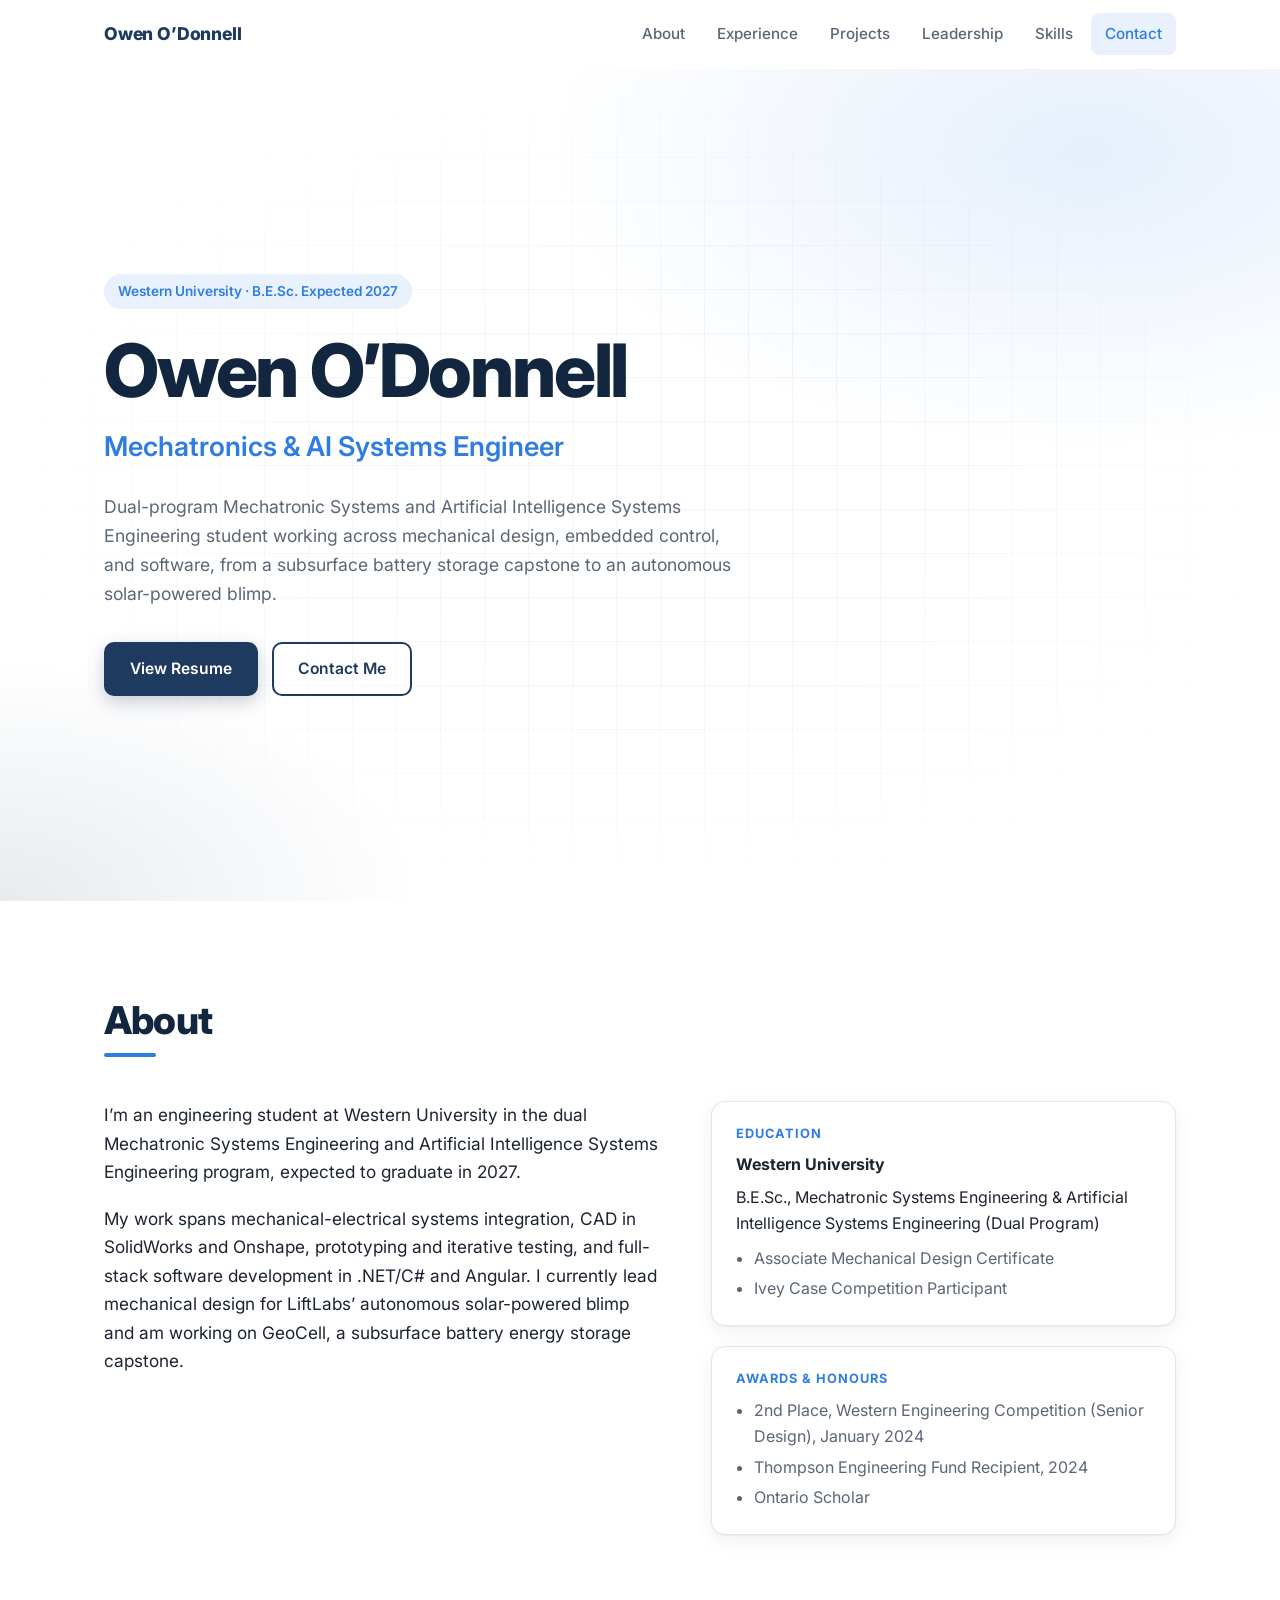
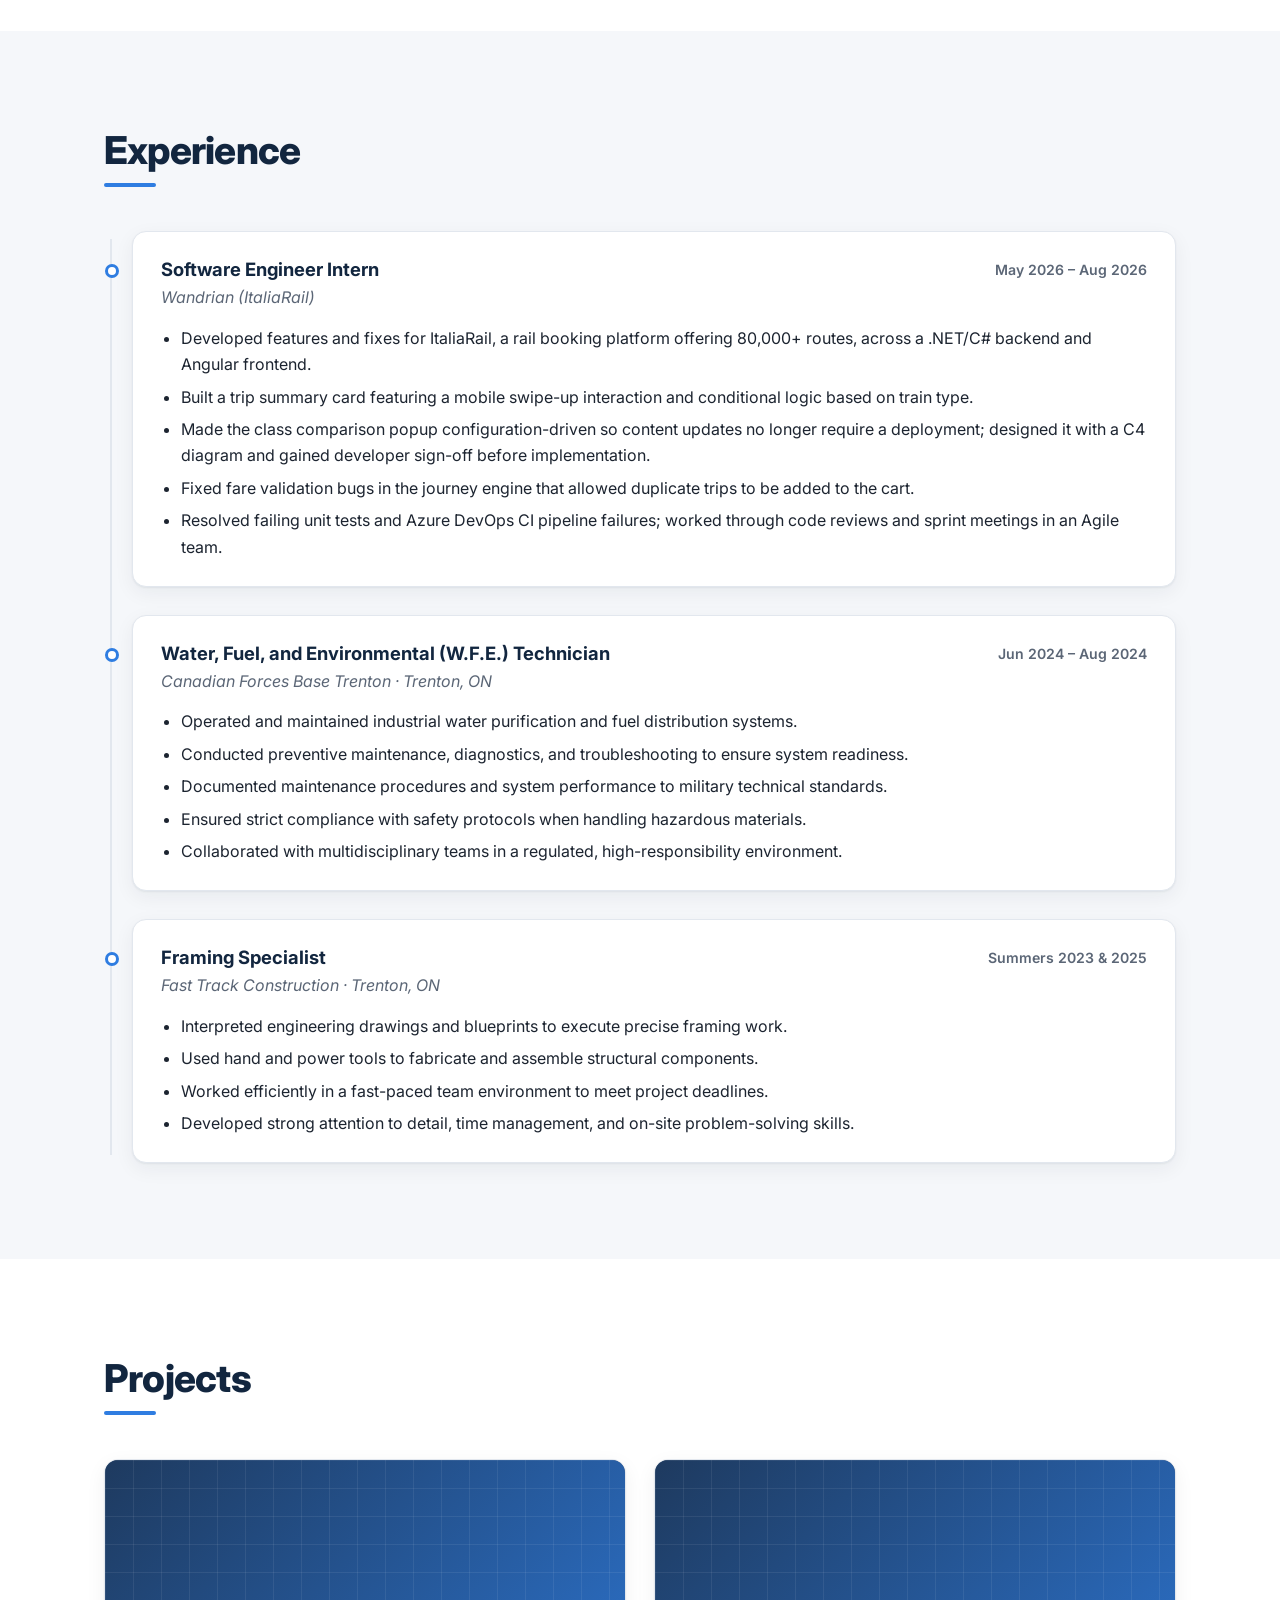
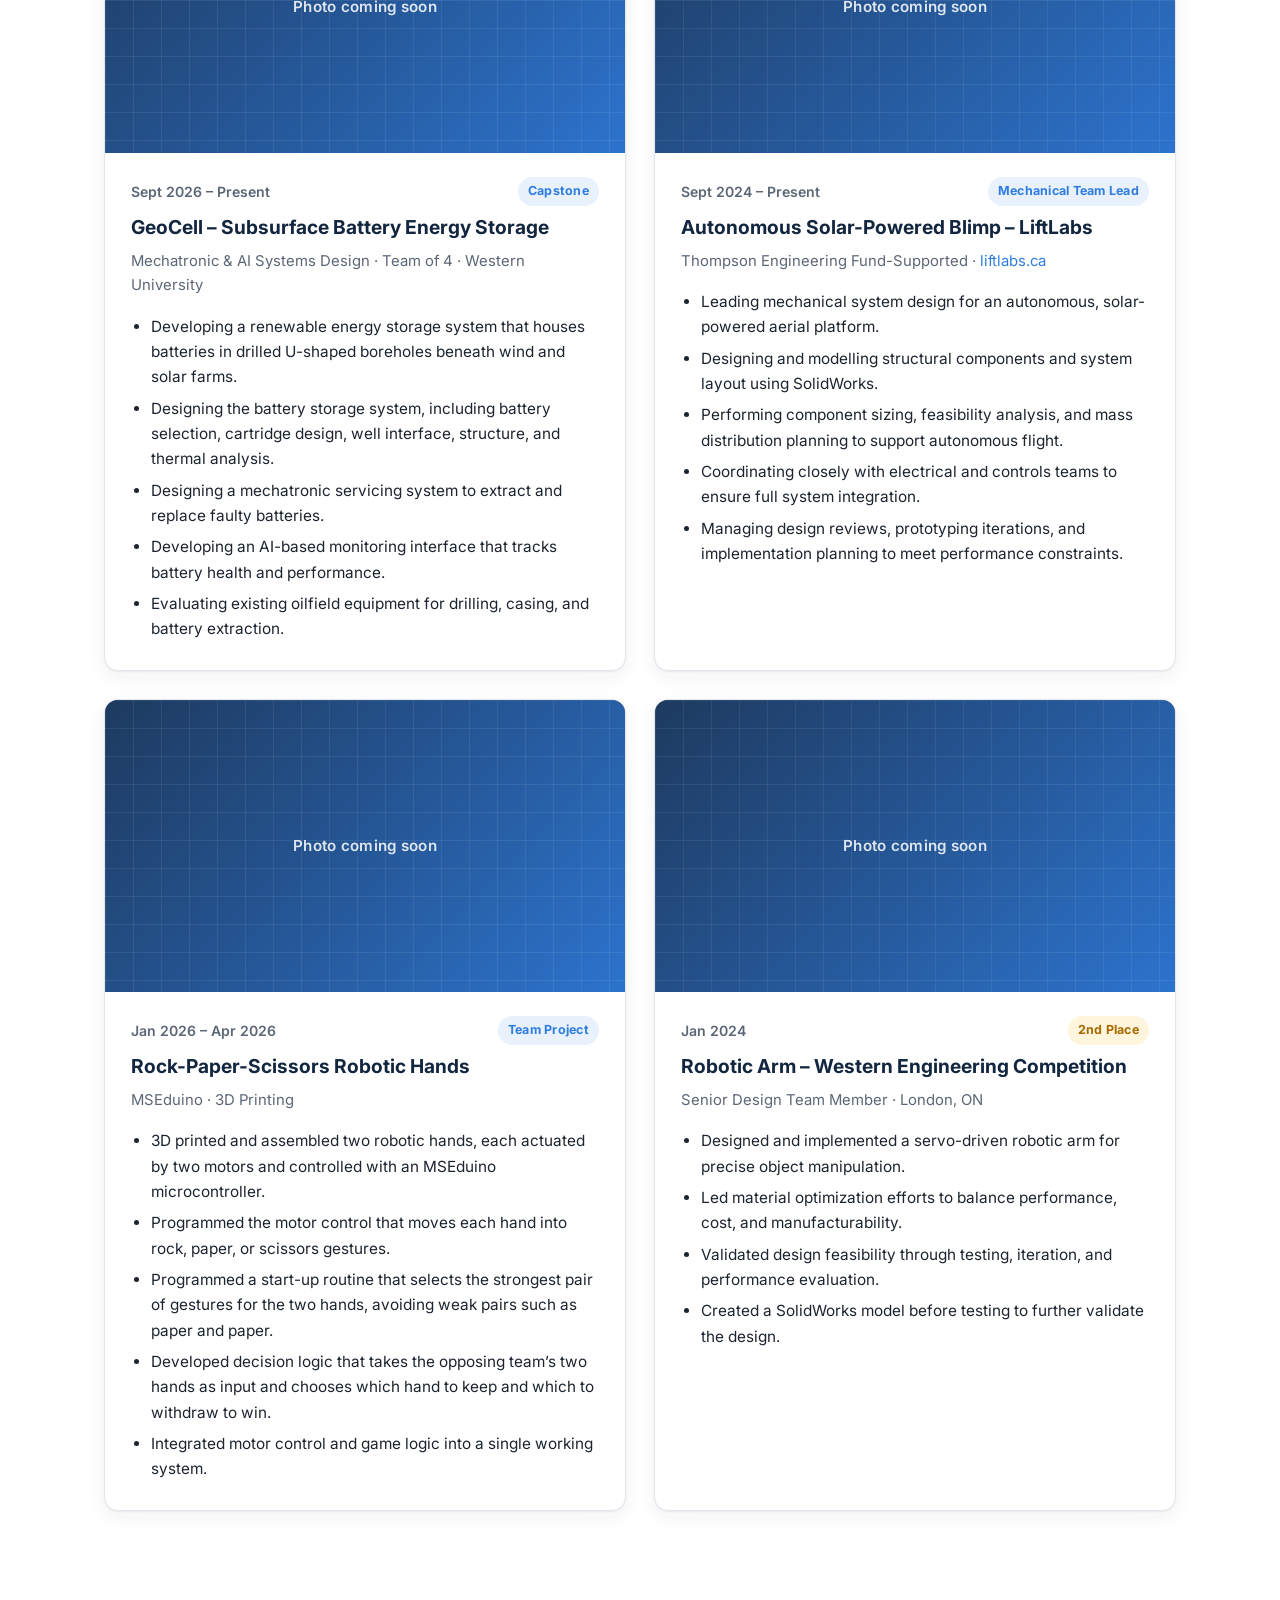
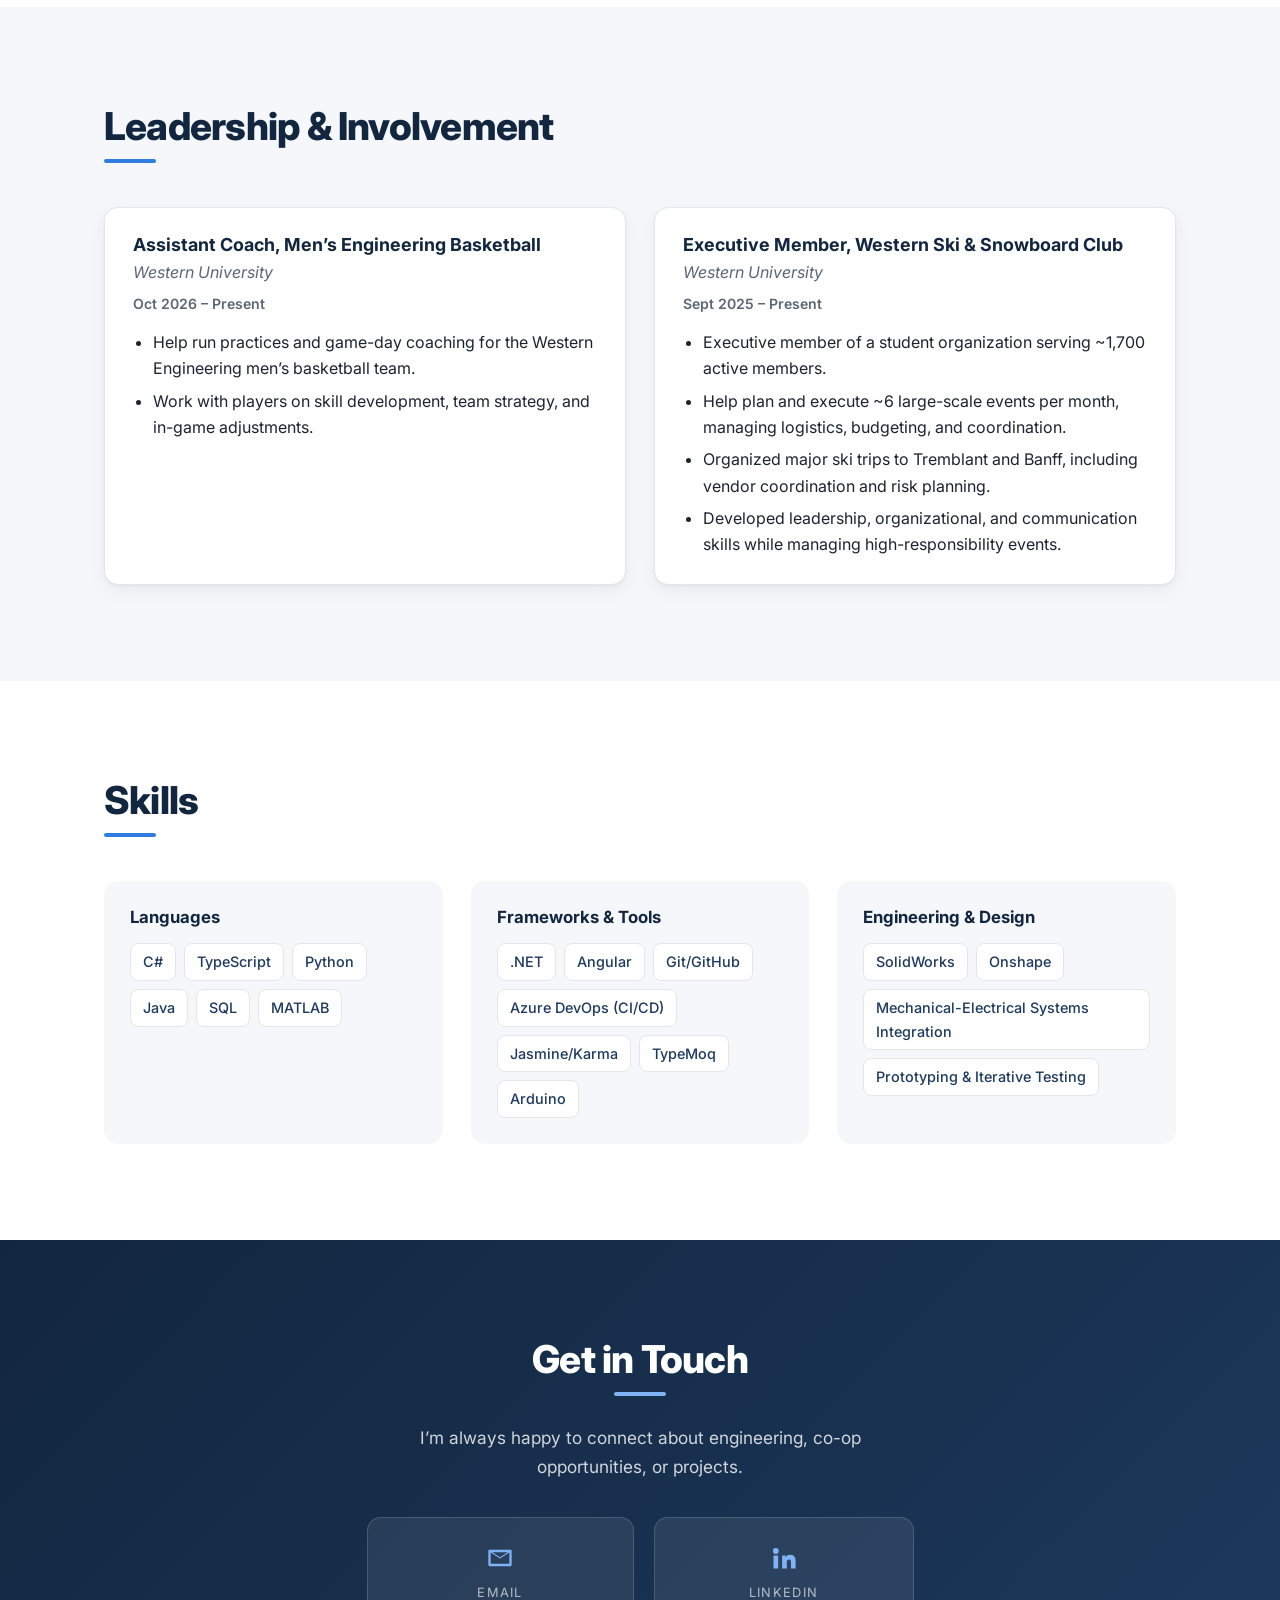
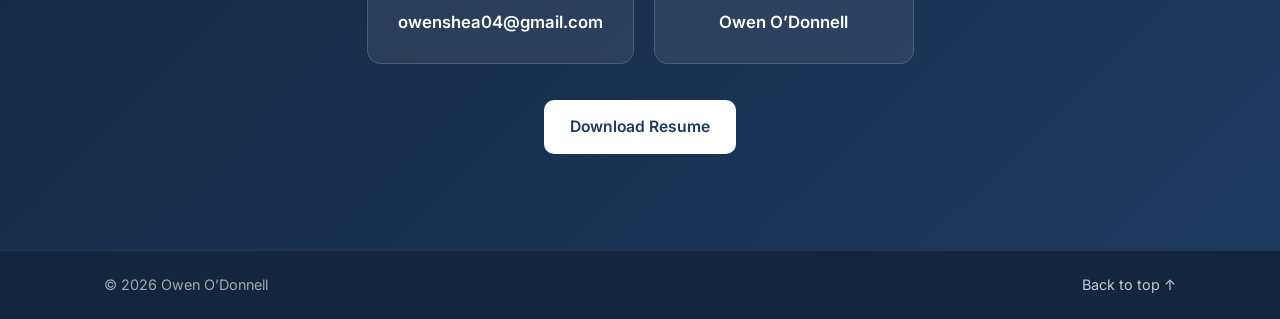
==== index.html @ 02799bcd "Initial portfolio site Static HTML/CSS/JS portfolio for owenodonnell.ca with hero, about, experience" ====
<!DOCTYPE html>
<html lang="en">
<head>
  <meta charset="UTF-8">
  <meta name="viewport" content="width=device-width, initial-scale=1">
  <title>Owen O’Donnell | Mechatronics &amp; AI Systems Engineer</title>
  <meta name="description" content="Owen O’Donnell — Mechatronic Systems & Artificial Intelligence Systems Engineering student at Western University.">
  <link rel="canonical" href="https://owenodonnell.ca/">
  <meta property="og:title" content="Owen O’Donnell | Mechatronics & AI Systems Engineer">
  <meta property="og:description" content="Mechatronic Systems & Artificial Intelligence Systems Engineering student at Western University.">
  <meta property="og:url" content="https://owenodonnell.ca/">
  <meta property="og:type" content="website">
  <link rel="icon" href="data:image/svg+xml,%3Csvg xmlns='http://www.w3.org/2000/svg' viewBox='0 0 64 64'%3E%3Crect width='64' height='64' rx='14' fill='%231e3a5f'/%3E%3Ctext x='50%25' y='54%25' dominant-baseline='middle' text-anchor='middle' font-family='Arial,sans-serif' font-weight='700' font-size='28' fill='%23fff'%3EO%3C/text%3E%3C/svg%3E">
  <link rel="preconnect" href="https://fonts.googleapis.com">
  <link rel="preconnect" href="https://fonts.gstatic.com" crossorigin>
  <link href="https://fonts.googleapis.com/css2?family=Inter:wght@400;500;600;700;800&display=swap" rel="stylesheet">
  <link rel="stylesheet" href="styles.css">
</head>
<body>
  <a class="skip-link" href="#main">Skip to content</a>

  <header class="site-header" id="top">
    <nav class="nav container" aria-label="Primary">
      <a href="#hero" class="nav-logo">Owen O’Donnell</a>
      <button class="nav-toggle" aria-expanded="false" aria-controls="nav-links" aria-label="Toggle menu">
        <span></span><span></span><span></span>
      </button>
      <ul class="nav-links" id="nav-links">
        <li><a href="#about">About</a></li>
        <li><a href="#experience">Experience</a></li>
        <li><a href="#projects">Projects</a></li>
        <li><a href="#leadership">Leadership</a></li>
        <li><a href="#skills">Skills</a></li>
        <li><a href="#contact">Contact</a></li>
      </ul>
    </nav>
  </header>

  <main id="main">
    <!-- HERO -->
    <section class="hero" id="hero">
      <div class="container hero-inner">
        <p class="hero-eyebrow">Western University · B.E.Sc. Expected 2027</p>
        <h1 class="hero-name">Owen O’Donnell</h1>
        <p class="hero-title">Mechatronics &amp; AI Systems Engineer</p>
        <p class="hero-intro">
          Dual-program Mechatronic Systems and Artificial Intelligence Systems Engineering student
          working across mechanical design, embedded control, and software, from a subsurface
          battery storage capstone to an autonomous solar-powered blimp.
        </p>
        <div class="hero-actions">
          <a href="resume.pdf" class="btn btn-primary" target="_blank" rel="noopener">View Resume</a>
          <a href="#contact" class="btn btn-outline">Contact Me</a>
        </div>
      </div>
    </section>

    <!-- ABOUT -->
    <section class="section" id="about">
      <div class="container">
        <h2 class="section-title">About</h2>
        <div class="about-grid">
          <div class="about-text">
            <p>
              I’m an engineering student at Western University in the dual Mechatronic Systems Engineering
              and Artificial Intelligence Systems Engineering program, expected to graduate in 2027.
            </p>
            <p>
              My work spans mechanical-electrical systems integration, CAD in SolidWorks and Onshape,
              prototyping and iterative testing, and full-stack software development in .NET/C# and Angular.
              I currently lead mechanical design for LiftLabs’ autonomous solar-powered blimp and am working on
              GeoCell, a subsurface battery energy storage capstone.
            </p>
          </div>
          <div class="about-facts">
            <div class="fact-card">
              <h3>Education</h3>
              <p><strong>Western University</strong></p>
              <p>B.E.Sc., Mechatronic Systems Engineering &amp; Artificial Intelligence Systems Engineering (Dual Program)</p>
              <ul>
                <li>Associate Mechanical Design Certificate</li>
                <li>Ivey Case Competition Participant</li>
              </ul>
            </div>
            <div class="fact-card">
              <h3>Awards &amp; Honours</h3>
              <ul>
                <li>2nd Place, Western Engineering Competition (Senior Design), January 2024</li>
                <li>Thompson Engineering Fund Recipient, 2024</li>
                <li>Ontario Scholar</li>
              </ul>
            </div>
          </div>
        </div>
      </div>
    </section>

    <!-- EXPERIENCE -->
    <section class="section section-alt" id="experience">
      <div class="container">
        <h2 class="section-title">Experience</h2>
        <div class="timeline">
          <article class="timeline-item">
            <div class="timeline-head">
              <div>
                <h3>Software Engineer Intern</h3>
                <p class="org">Wandrian (ItaliaRail)</p>
              </div>
              <span class="date">May 2026 – Aug 2026</span>
            </div>
            <ul>
              <li>Developed features and fixes for ItaliaRail, a rail booking platform offering 80,000+ routes, across a .NET/C# backend and Angular frontend.</li>
              <li>Built a trip summary card featuring a mobile swipe-up interaction and conditional logic based on train type.</li>
              <li>Made the class comparison popup configuration-driven so content updates no longer require a deployment; designed it with a C4 diagram and gained developer sign-off before implementation.</li>
              <li>Fixed fare validation bugs in the journey engine that allowed duplicate trips to be added to the cart.</li>
              <li>Resolved failing unit tests and Azure DevOps CI pipeline failures; worked through code reviews and sprint meetings in an Agile team.</li>
            </ul>
          </article>

          <article class="timeline-item">
            <div class="timeline-head">
              <div>
                <h3>Water, Fuel, and Environmental (W.F.E.) Technician</h3>
                <p class="org">Canadian Forces Base Trenton · Trenton, ON</p>
              </div>
              <span class="date">Jun 2024 – Aug 2024</span>
            </div>
            <ul>
              <li>Operated and maintained industrial water purification and fuel distribution systems.</li>
              <li>Conducted preventive maintenance, diagnostics, and troubleshooting to ensure system readiness.</li>
              <li>Documented maintenance procedures and system performance to military technical standards.</li>
              <li>Ensured strict compliance with safety protocols when handling hazardous materials.</li>
              <li>Collaborated with multidisciplinary teams in a regulated, high-responsibility environment.</li>
            </ul>
          </article>

          <article class="timeline-item">
            <div class="timeline-head">
              <div>
                <h3>Framing Specialist</h3>
                <p class="org">Fast Track Construction · Trenton, ON</p>
              </div>
              <span class="date">Summers 2023 &amp; 2025</span>
            </div>
            <ul>
              <li>Interpreted engineering drawings and blueprints to execute precise framing work.</li>
              <li>Used hand and power tools to fabricate and assemble structural components.</li>
              <li>Worked efficiently in a fast-paced team environment to meet project deadlines.</li>
              <li>Developed strong attention to detail, time management, and on-site problem-solving skills.</li>
            </ul>
          </article>
        </div>
      </div>
    </section>

    <!-- PROJECTS -->
    <section class="section" id="projects">
      <div class="container">
        <h2 class="section-title">Projects</h2>
        <div class="project-grid">

          <article class="project-card">
            <!-- Add a photo at images/geocell.jpg -->
            <div class="project-media">
              <img src="images/geocell.jpg" alt="GeoCell subsurface battery energy storage project" loading="lazy">
              <span class="placeholder-label">Photo coming soon</span>
            </div>
            <div class="project-body">
              <div class="project-meta">
                <span class="date">Sept 2026 – Present</span>
                <span class="badge">Capstone</span>
              </div>
              <h3>GeoCell – Subsurface Battery Energy Storage</h3>
              <p class="project-sub">Mechatronic &amp; AI Systems Design · Team of 4 · Western University</p>
              <ul>
                <li>Developing a renewable energy storage system that houses batteries in drilled U-shaped boreholes beneath wind and solar farms.</li>
                <li>Designing the battery storage system, including battery selection, cartridge design, well interface, structure, and thermal analysis.</li>
                <li>Designing a mechatronic servicing system to extract and replace faulty batteries.</li>
                <li>Developing an AI-based monitoring interface that tracks battery health and performance.</li>
                <li>Evaluating existing oilfield equipment for drilling, casing, and battery extraction.</li>
              </ul>
            </div>
          </article>

          <article class="project-card">
            <!-- Add a photo at images/liftlabs-blimp.jpg -->
            <div class="project-media">
              <img src="images/liftlabs-blimp.jpg" alt="LiftLabs autonomous solar-powered blimp" loading="lazy">
              <span class="placeholder-label">Photo coming soon</span>
            </div>
            <div class="project-body">
              <div class="project-meta">
                <span class="date">Sept 2024 – Present</span>
                <span class="badge">Mechanical Team Lead</span>
              </div>
              <h3>Autonomous Solar-Powered Blimp – LiftLabs</h3>
              <p class="project-sub">Thompson Engineering Fund-Supported · <a href="https://liftlabs.ca/" target="_blank" rel="noopener">liftlabs.ca</a></p>
              <ul>
                <li>Leading mechanical system design for an autonomous, solar-powered aerial platform.</li>
                <li>Designing and modelling structural components and system layout using SolidWorks.</li>
                <li>Performing component sizing, feasibility analysis, and mass distribution planning to support autonomous flight.</li>
                <li>Coordinating closely with electrical and controls teams to ensure full system integration.</li>
                <li>Managing design reviews, prototyping iterations, and implementation planning to meet performance constraints.</li>
              </ul>
            </div>
          </article>

          <article class="project-card">
            <!-- Add a photo at images/rps-hands.jpg -->
            <div class="project-media">
              <img src="images/rps-hands.jpg" alt="Rock-paper-scissors robotic hands" loading="lazy">
              <span class="placeholder-label">Photo coming soon</span>
            </div>
            <div class="project-body">
              <div class="project-meta">
                <span class="date">Jan 2026 – Apr 2026</span>
                <span class="badge">Team Project</span>
              </div>
              <h3>Rock-Paper-Scissors Robotic Hands</h3>
              <p class="project-sub">MSEduino · 3D Printing</p>
              <ul>
                <li>3D printed and assembled two robotic hands, each actuated by two motors and controlled with an MSEduino microcontroller.</li>
                <li>Programmed the motor control that moves each hand into rock, paper, or scissors gestures.</li>
                <li>Programmed a start-up routine that selects the strongest pair of gestures for the two hands, avoiding weak pairs such as paper and paper.</li>
                <li>Developed decision logic that takes the opposing team’s two hands as input and chooses which hand to keep and which to withdraw to win.</li>
                <li>Integrated motor control and game logic into a single working system.</li>
              </ul>
            </div>
          </article>

          <article class="project-card">
            <!-- Add a photo at images/robotic-arm.jpg -->
            <div class="project-media">
              <img src="images/robotic-arm.jpg" alt="Servo-driven robotic arm for the Western Engineering Competition" loading="lazy">
              <span class="placeholder-label">Photo coming soon</span>
            </div>
            <div class="project-body">
              <div class="project-meta">
                <span class="date">Jan 2024</span>
                <span class="badge badge-award">2nd Place</span>
              </div>
              <h3>Robotic Arm – Western Engineering Competition</h3>
              <p class="project-sub">Senior Design Team Member · London, ON</p>
              <ul>
                <li>Designed and implemented a servo-driven robotic arm for precise object manipulation.</li>
                <li>Led material optimization efforts to balance performance, cost, and manufacturability.</li>
                <li>Validated design feasibility through testing, iteration, and performance evaluation.</li>
                <li>Created a SolidWorks model before testing to further validate the design.</li>
              </ul>
            </div>
          </article>

        </div>
      </div>
    </section>

    <!-- LEADERSHIP -->
    <section class="section section-alt" id="leadership">
      <div class="container">
        <h2 class="section-title">Leadership &amp; Involvement</h2>
        <div class="leadership-grid">
          <article class="lead-card">
            <div class="timeline-head">
              <div>
                <h3>Assistant Coach, Men’s Engineering Basketball</h3>
                <p class="org">Western University</p>
              </div>
              <span class="date">Oct 2026 – Present</span>
            </div>
            <ul>
              <li>Help run practices and game-day coaching for the Western Engineering men’s basketball team.</li>
              <li>Work with players on skill development, team strategy, and in-game adjustments.</li>
            </ul>
          </article>
          <article class="lead-card">
            <div class="timeline-head">
              <div>
                <h3>Executive Member, Western Ski &amp; Snowboard Club</h3>
                <p class="org">Western University</p>
              </div>
              <span class="date">Sept 2025 – Present</span>
            </div>
            <ul>
              <li>Executive member of a student organization serving ~1,700 active members.</li>
              <li>Help plan and execute ~6 large-scale events per month, managing logistics, budgeting, and coordination.</li>
              <li>Organized major ski trips to Tremblant and Banff, including vendor coordination and risk planning.</li>
              <li>Developed leadership, organizational, and communication skills while managing high-responsibility events.</li>
            </ul>
          </article>
        </div>
      </div>
    </section>

    <!-- SKILLS -->
    <section class="section" id="skills">
      <div class="container">
        <h2 class="section-title">Skills</h2>
        <div class="skills-grid">
          <div class="skill-group">
            <h3>Languages</h3>
            <ul class="chips">
              <li>C#</li><li>TypeScript</li><li>Python</li><li>Java</li><li>SQL</li><li>MATLAB</li>
            </ul>
          </div>
          <div class="skill-group">
            <h3>Frameworks &amp; Tools</h3>
            <ul class="chips">
              <li>.NET</li><li>Angular</li><li>Git/GitHub</li><li>Azure DevOps (CI/CD)</li><li>Jasmine/Karma</li><li>TypeMoq</li><li>Arduino</li>
            </ul>
          </div>
          <div class="skill-group">
            <h3>Engineering &amp; Design</h3>
            <ul class="chips">
              <li>SolidWorks</li><li>Onshape</li><li>Mechanical-Electrical Systems Integration</li><li>Prototyping &amp; Iterative Testing</li>
            </ul>
          </div>
        </div>
      </div>
    </section>

    <!-- CONTACT -->
    <section class="section section-dark" id="contact">
      <div class="container contact-inner">
        <h2 class="section-title">Get in Touch</h2>
        <p class="contact-lead">I’m always happy to connect about engineering, co-op opportunities, or projects.</p>
        <div class="contact-links">
          <a class="contact-card" href="mailto:owenshea04@gmail.com">
            <svg viewBox="0 0 24 24" aria-hidden="true"><path d="M3 5h18a1 1 0 0 1 1 1v12a1 1 0 0 1-1 1H3a1 1 0 0 1-1-1V6a1 1 0 0 1 1-1zm1 2.2V17h16V7.2l-8 5.3-8-5.3zM5.4 7 12 11.4 18.6 7H5.4z"/></svg>
            <span class="contact-label">Email</span>
            <span class="contact-value">owenshea04@gmail.com</span>
          </a>
          <a class="contact-card" href="https://www.linkedin.com/in/owen-o%E2%80%99donnell-347940295" target="_blank" rel="noopener">
            <svg viewBox="0 0 24 24" aria-hidden="true"><path d="M4.98 3.5a2.5 2.5 0 1 1 0 5 2.5 2.5 0 0 1 0-5zM3 9.75h4V21H3V9.75zM9.5 9.75h3.83v1.54h.06c.53-1 1.84-2.06 3.79-2.06 4.05 0 4.8 2.67 4.8 6.13V21h-4v-5.01c0-1.2-.02-2.73-1.66-2.73-1.67 0-1.92 1.3-1.92 2.64V21h-4V9.75z"/></svg>
            <span class="contact-label">LinkedIn</span>
            <span class="contact-value">Owen O’Donnell</span>
          </a>
        </div>
        <a href="resume.pdf" class="btn btn-light" target="_blank" rel="noopener">Download Resume</a>
      </div>
    </section>
  </main>

  <footer class="site-footer">
    <div class="container footer-inner">
      <p>&copy; <span id="year"></span> Owen O’Donnell</p>
      <a href="#hero">Back to top ↑</a>
    </div>
  </footer>

  <script src="script.js"></script>
</body>
</html>
---- styles.css ----
/* ===== Tokens ===== */
:root {
  --navy: #1e3a5f;
  --navy-deep: #12263f;
  --accent: #2f7de1;
  --accent-soft: #e8f1fc;
  --text: #1c2430;
  --muted: #5b6676;
  --bg: #ffffff;
  --bg-alt: #f5f7fa;
  --border: #e2e7ee;
  --radius: 14px;
  --shadow: 0 1px 2px rgba(16, 32, 56, 0.06), 0 6px 20px rgba(16, 32, 56, 0.06);
  --shadow-hover: 0 2px 4px rgba(16, 32, 56, 0.08), 0 14px 34px rgba(16, 32, 56, 0.12);
  --header-h: 68px;
  --max-w: 1120px;
}

/* ===== Base ===== */
*, *::before, *::after { box-sizing: border-box; }

html {
  scroll-behavior: smooth;
  scroll-padding-top: calc(var(--header-h) + 8px);
}

@media (prefers-reduced-motion: reduce) {
  html { scroll-behavior: auto; }
  *, *::before, *::after { transition: none !important; animation: none !important; }
}

body {
  margin: 0;
  font-family: "Inter", system-ui, -apple-system, "Segoe UI", Roboto, Arial, sans-serif;
  font-size: 1rem;
  line-height: 1.65;
  color: var(--text);
  background: var(--bg);
  -webkit-font-smoothing: antialiased;
}

img { max-width: 100%; display: block; }
a { color: var(--accent); text-decoration: none; }
a:hover { text-decoration: underline; }
h1, h2, h3 { line-height: 1.2; margin: 0; color: var(--navy-deep); }
ul { margin: 0; }

.container {
  width: 100%;
  max-width: var(--max-w);
  margin: 0 auto;
  padding-inline: 24px;
}

.skip-link {
  position: absolute;
  left: -999px;
  top: 8px;
  background: var(--navy);
  color: #fff;
  padding: 8px 14px;
  border-radius: 8px;
  z-index: 200;
}
.skip-link:focus { left: 8px; }

:focus-visible { outline: 3px solid var(--accent); outline-offset: 3px; border-radius: 4px; }

/* ===== Header / Nav ===== */
.site-header {
  position: sticky;
  top: 0;
  z-index: 100;
  background: rgba(255, 255, 255, 0.86);
  backdrop-filter: saturate(180%) blur(12px);
  -webkit-backdrop-filter: saturate(180%) blur(12px);
  border-bottom: 1px solid transparent;
  transition: border-color 0.2s, box-shadow 0.2s;
}
.site-header.scrolled {
  border-bottom-color: var(--border);
  box-shadow: 0 2px 12px rgba(16, 32, 56, 0.05);
}

.nav {
  height: var(--header-h);
  display: flex;
  align-items: center;
  justify-content: space-between;
}

.nav-logo {
  font-weight: 800;
  font-size: 1.1rem;
  color: var(--navy);
  letter-spacing: -0.01em;
}
.nav-logo:hover { text-decoration: none; }

.nav-links {
  list-style: none;
  display: flex;
  gap: 4px;
  padding: 0;
}
.nav-links a {
  display: block;
  padding: 8px 14px;
  border-radius: 8px;
  color: var(--muted);
  font-weight: 500;
  font-size: 0.95rem;
  transition: color 0.15s, background 0.15s;
}
.nav-links a:hover { color: var(--navy); background: var(--bg-alt); text-decoration: none; }
.nav-links a.active { color: var(--accent); background: var(--accent-soft); }

.nav-toggle {
  display: none;
  width: 44px;
  height: 44px;
  border: 0;
  background: transparent;
  cursor: pointer;
  padding: 10px;
  flex-direction: column;
  justify-content: center;
  gap: 5px;
}
.nav-toggle span {
  display: block;
  height: 2px;
  background: var(--navy);
  border-radius: 2px;
  transition: transform 0.25s, opacity 0.2s;
}
.nav-toggle[aria-expanded="true"] span:nth-child(1) { transform: translateY(7px) rotate(45deg); }
.nav-toggle[aria-expanded="true"] span:nth-child(2) { opacity: 0; }
.nav-toggle[aria-expanded="true"] span:nth-child(3) { transform: translateY(-7px) rotate(-45deg); }

/* ===== Buttons ===== */
.btn {
  display: inline-flex;
  align-items: center;
  justify-content: center;
  padding: 12px 24px;
  border-radius: 10px;
  font-weight: 600;
  font-size: 0.98rem;
  border: 2px solid transparent;
  transition: transform 0.15s, box-shadow 0.15s, background 0.15s, color 0.15s;
}
.btn:hover { text-decoration: none; transform: translateY(-2px); }
.btn-primary { background: var(--navy); color: #fff; box-shadow: 0 6px 18px rgba(30, 58, 95, 0.25); }
.btn-primary:hover { background: var(--navy-deep); }
.btn-outline { border-color: var(--navy); color: var(--navy); background: transparent; }
.btn-outline:hover { background: var(--navy); color: #fff; }
.btn-light { background: #fff; color: var(--navy); }
.btn-light:hover { box-shadow: 0 8px 20px rgba(0, 0, 0, 0.2); }

/* ===== Hero ===== */
.hero {
  position: relative;
  min-height: calc(100vh - var(--header-h));
  min-height: calc(100svh - var(--header-h));
  display: flex;
  align-items: center;
  padding-block: 80px;
  overflow: hidden;
  background:
    radial-gradient(900px 500px at 85% 10%, rgba(47, 125, 225, 0.12), transparent 60%),
    radial-gradient(700px 400px at 0% 100%, rgba(30, 58, 95, 0.10), transparent 60%),
    var(--bg);
}
.hero::before {
  content: "";
  position: absolute;
  inset: 0;
  background-image:
    linear-gradient(rgba(30, 58, 95, 0.05) 1px, transparent 1px),
    linear-gradient(90deg, rgba(30, 58, 95, 0.05) 1px, transparent 1px);
  background-size: 44px 44px;
  mask-image: radial-gradient(ellipse at center, #000 30%, transparent 75%);
  -webkit-mask-image: radial-gradient(ellipse at center, #000 30%, transparent 75%);
  pointer-events: none;
}
.hero-inner { position: relative; }

.hero-eyebrow {
  display: inline-block;
  margin: 0 0 18px;
  padding: 6px 14px;
  border-radius: 999px;
  background: var(--accent-soft);
  color: var(--accent);
  font-weight: 600;
  font-size: 0.85rem;
}
.hero-name {
  font-size: clamp(2.6rem, 7vw, 4.6rem);
  font-weight: 800;
  letter-spacing: -0.03em;
  color: var(--navy-deep);
}
.hero-title {
  margin: 10px 0 0;
  font-size: clamp(1.2rem, 2.8vw, 1.7rem);
  font-weight: 600;
  color: var(--accent);
}
.hero-intro {
  max-width: 640px;
  margin: 22px 0 0;
  font-size: 1.1rem;
  color: var(--muted);
}
.hero-actions {
  display: flex;
  flex-wrap: wrap;
  gap: 14px;
  margin-top: 34px;
}

/* ===== Sections ===== */
.section { padding-block: 96px; }
.section-alt { background: var(--bg-alt); }

.section-title {
  font-size: clamp(1.8rem, 4vw, 2.4rem);
  font-weight: 800;
  letter-spacing: -0.02em;
  margin-bottom: 44px;
  position: relative;
  padding-bottom: 14px;
}
.section-title::after {
  content: "";
  position: absolute;
  left: 0;
  bottom: 0;
  width: 52px;
  height: 4px;
  border-radius: 4px;
  background: var(--accent);
}

.date { font-size: 0.88rem; font-weight: 600; color: var(--muted); white-space: nowrap; }
.org { margin: 4px 0 0; color: var(--muted); font-style: italic; }

/* ===== About ===== */
.about-grid {
  display: grid;
  grid-template-columns: 1.2fr 1fr;
  gap: 48px;
  align-items: start;
}
.about-text p { margin: 0 0 18px; font-size: 1.08rem; }
.about-facts { display: grid; gap: 20px; }
.fact-card {
  background: var(--bg);
  border: 1px solid var(--border);
  border-radius: var(--radius);
  padding: 24px;
  box-shadow: var(--shadow);
}
.fact-card h3 {
  font-size: 0.8rem;
  text-transform: uppercase;
  letter-spacing: 0.08em;
  color: var(--accent);
  margin-bottom: 10px;
}
.fact-card p { margin: 0 0 6px; }
.fact-card ul { padding-left: 18px; margin-top: 8px; color: var(--muted); }
.fact-card li + li { margin-top: 4px; }

/* ===== Experience timeline ===== */
.timeline {
  position: relative;
  display: grid;
  gap: 28px;
  padding-left: 28px;
}
.timeline::before {
  content: "";
  position: absolute;
  left: 6px;
  top: 8px;
  bottom: 8px;
  width: 2px;
  background: var(--border);
}
.timeline-item {
  position: relative;
  background: var(--bg);
  border: 1px solid var(--border);
  border-radius: var(--radius);
  padding: 26px 28px;
  box-shadow: var(--shadow);
}
.timeline-item::before {
  content: "";
  position: absolute;
  left: -28px;
  top: 32px;
  width: 14px;
  height: 14px;
  border-radius: 50%;
  background: var(--bg);
  border: 3px solid var(--accent);
}
.timeline-head {
  display: flex;
  justify-content: space-between;
  align-items: flex-start;
  gap: 16px;
  margin-bottom: 14px;
}
.timeline-head h3 { font-size: 1.15rem; }
.timeline-item ul, .lead-card ul { padding-left: 20px; color: var(--text); }
.timeline-item li + li, .lead-card li + li { margin-top: 6px; }

/* ===== Projects ===== */
.project-grid {
  display: grid;
  grid-template-columns: repeat(2, 1fr);
  gap: 28px;
}
.project-card {
  display: flex;
  flex-direction: column;
  background: var(--bg);
  border: 1px solid var(--border);
  border-radius: var(--radius);
  overflow: hidden;
  box-shadow: var(--shadow);
  transition: transform 0.2s, box-shadow 0.2s;
}
.project-card:hover { transform: translateY(-4px); box-shadow: var(--shadow-hover); }

.project-media {
  position: relative;
  aspect-ratio: 16 / 9;
  background:
    linear-gradient(135deg, rgba(30, 58, 95, 0.92), rgba(47, 125, 225, 0.85)),
    var(--navy);
  overflow: hidden;
}
.project-media img {
  width: 100%;
  height: 100%;
  object-fit: cover;
  position: relative;
  z-index: 1;
}
.project-media .placeholder-label {
  position: absolute;
  inset: 0;
  display: flex;
  align-items: center;
  justify-content: center;
  color: rgba(255, 255, 255, 0.85);
  font-weight: 600;
  font-size: 0.95rem;
  letter-spacing: 0.02em;
  background-image:
    linear-gradient(rgba(255, 255, 255, 0.07) 1px, transparent 1px),
    linear-gradient(90deg, rgba(255, 255, 255, 0.07) 1px, transparent 1px);
  background-size: 28px 28px;
}
/* Hidden until the image fails to load (set by script.js) */
.project-media:not(.is-placeholder) .placeholder-label { display: none; }
.project-media.is-placeholder img { display: none; }

.project-body { padding: 24px 26px 28px; display: flex; flex-direction: column; gap: 10px; }
.project-meta { display: flex; align-items: center; justify-content: space-between; gap: 12px; flex-wrap: wrap; }
.project-body h3 { font-size: 1.2rem; }
.project-sub { margin: 0; color: var(--muted); font-size: 0.93rem; }
.project-body ul { padding-left: 20px; margin-top: 6px; font-size: 0.96rem; }
.project-body li + li { margin-top: 6px; }

.badge {
  display: inline-block;
  padding: 4px 10px;
  border-radius: 999px;
  background: var(--accent-soft);
  color: var(--accent);
  font-size: 0.78rem;
  font-weight: 700;
  letter-spacing: 0.02em;
}
.badge-award { background: #fff4dc; color: #a46a00; }

/* ===== Leadership ===== */
.leadership-grid {
  display: grid;
  grid-template-columns: repeat(2, 1fr);
  gap: 28px;
}
.lead-card {
  background: var(--bg);
  border: 1px solid var(--border);
  border-radius: var(--radius);
  padding: 26px 28px;
  box-shadow: var(--shadow);
}
.lead-card .timeline-head { flex-direction: column; gap: 6px; }
.lead-card h3 { font-size: 1.12rem; }

/* ===== Skills ===== */
.skills-grid {
  display: grid;
  grid-template-columns: repeat(3, 1fr);
  gap: 28px;
}
.skill-group {
  background: var(--bg-alt);
  border-radius: var(--radius);
  padding: 26px;
}
.skill-group h3 { font-size: 1.05rem; margin-bottom: 16px; }
.chips {
  list-style: none;
  padding: 0;
  display: flex;
  flex-wrap: wrap;
  gap: 8px;
}
.chips li {
  padding: 6px 12px;
  border-radius: 8px;
  background: var(--bg);
  border: 1px solid var(--border);
  font-size: 0.9rem;
  font-weight: 500;
  color: var(--navy);
}

/* ===== Contact ===== */
.section-dark {
  background: linear-gradient(135deg, var(--navy-deep), var(--navy));
  color: #fff;
}
.section-dark .section-title { color: #fff; }
.contact-inner { text-align: center; }
.contact-inner .section-title { display: inline-block; }
.contact-inner .section-title::after { left: 50%; transform: translateX(-50%); background: #7fb3f5; }
.contact-lead { margin: -16px auto 36px; max-width: 520px; color: rgba(255, 255, 255, 0.8); font-size: 1.08rem; }

.contact-links {
  display: flex;
  justify-content: center;
  flex-wrap: wrap;
  gap: 20px;
  margin-bottom: 36px;
}
.contact-card {
  display: flex;
  flex-direction: column;
  align-items: center;
  gap: 6px;
  min-width: 260px;
  padding: 26px 30px;
  border-radius: var(--radius);
  background: rgba(255, 255, 255, 0.08);
  border: 1px solid rgba(255, 255, 255, 0.15);
  color: #fff;
  transition: background 0.2s, transform 0.2s;
}
.contact-card:hover { background: rgba(255, 255, 255, 0.14); transform: translateY(-3px); text-decoration: none; }
.contact-card svg { width: 28px; height: 28px; fill: #7fb3f5; margin-bottom: 4px; }
.contact-label { font-size: 0.8rem; text-transform: uppercase; letter-spacing: 0.1em; color: rgba(255, 255, 255, 0.65); }
.contact-value { font-weight: 600; font-size: 1.05rem; word-break: break-word; }

/* ===== Footer ===== */
.site-footer {
  background: var(--navy-deep);
  color: rgba(255, 255, 255, 0.6);
  font-size: 0.9rem;
  border-top: 1px solid rgba(255, 255, 255, 0.08);
}
.footer-inner {
  display: flex;
  justify-content: space-between;
  align-items: center;
  padding-block: 22px;
  flex-wrap: wrap;
  gap: 10px;
}
.footer-inner p { margin: 0; }
.site-footer a { color: rgba(255, 255, 255, 0.75); }

/* ===== Reveal animation ===== */
.reveal { opacity: 0; transform: translateY(18px); transition: opacity 0.6s ease, transform 0.6s ease; }
.reveal.visible { opacity: 1; transform: none; }

/* ===== Responsive ===== */
@media (max-width: 900px) {
  .about-grid { grid-template-columns: 1fr; gap: 32px; }
  .skills-grid { grid-template-columns: 1fr; }
  .project-grid, .leadership-grid { grid-template-columns: 1fr; }
}

@media (max-width: 760px) {
  .nav-toggle { display: flex; }
  .nav-links {
    position: absolute;
    top: var(--header-h);
    left: 0;
    right: 0;
    flex-direction: column;
    gap: 2px;
    padding: 10px 16px 18px;
    background: rgba(255, 255, 255, 0.98);
    border-bottom: 1px solid var(--border);
    box-shadow: 0 12px 24px rgba(16, 32, 56, 0.08);
    transform: translateY(-8px);
    opacity: 0;
    visibility: hidden;
    transition: opacity 0.2s, transform 0.2s, visibility 0.2s;
  }
  .nav-links.open { opacity: 1; transform: none; visibility: visible; }
  .nav-links a { padding: 12px 14px; font-size: 1rem; }

  .section { padding-block: 72px; }
  .hero { padding-block: 56px; }
  .timeline-head { flex-direction: column; gap: 4px; }
  .timeline-item, .lead-card { padding: 22px; }
  .timeline { padding-left: 22px; }
  .timeline-item::before { left: -22px; }
  .timeline::before { left: 3px; }
}

@media (max-width: 480px) {
  .container { padding-inline: 18px; }
  .hero-actions .btn { flex: 1 1 100%; }
  .contact-card { min-width: 0; width: 100%; }
  .project-body { padding: 20px; }
}
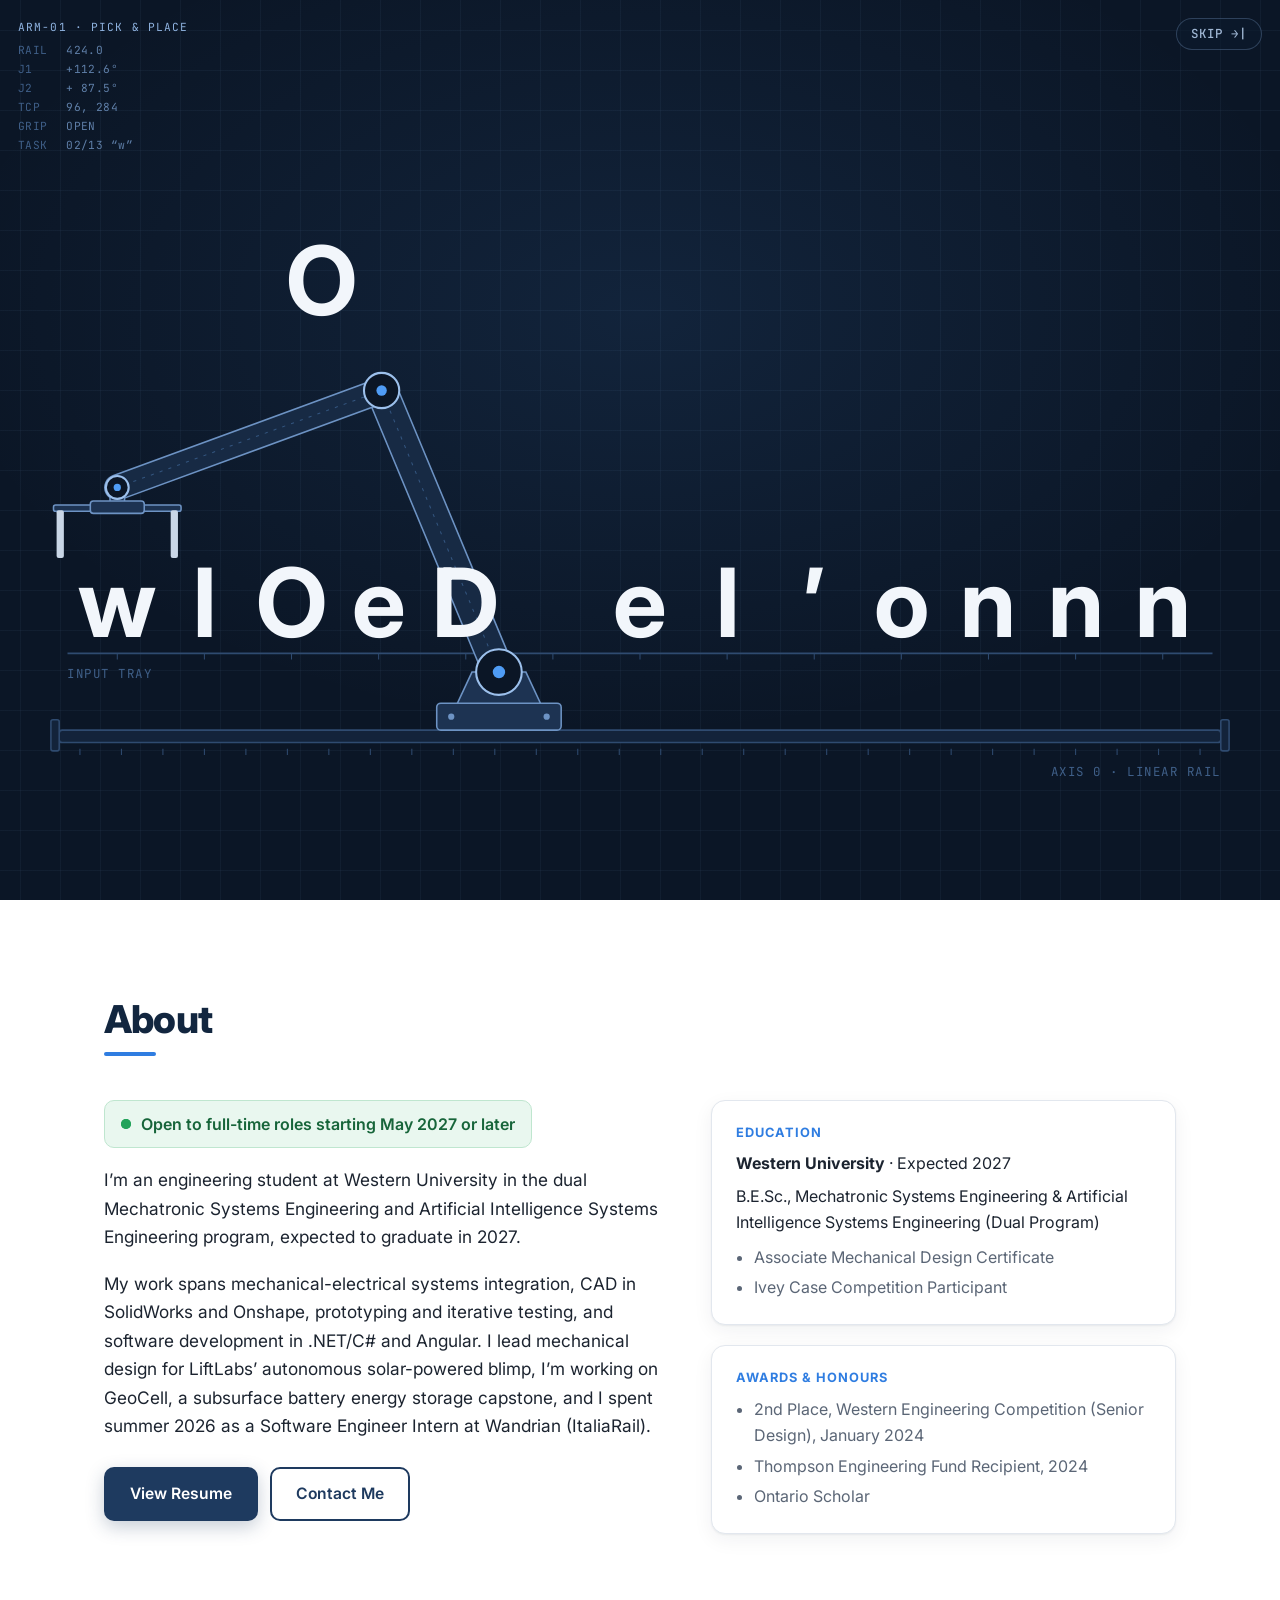
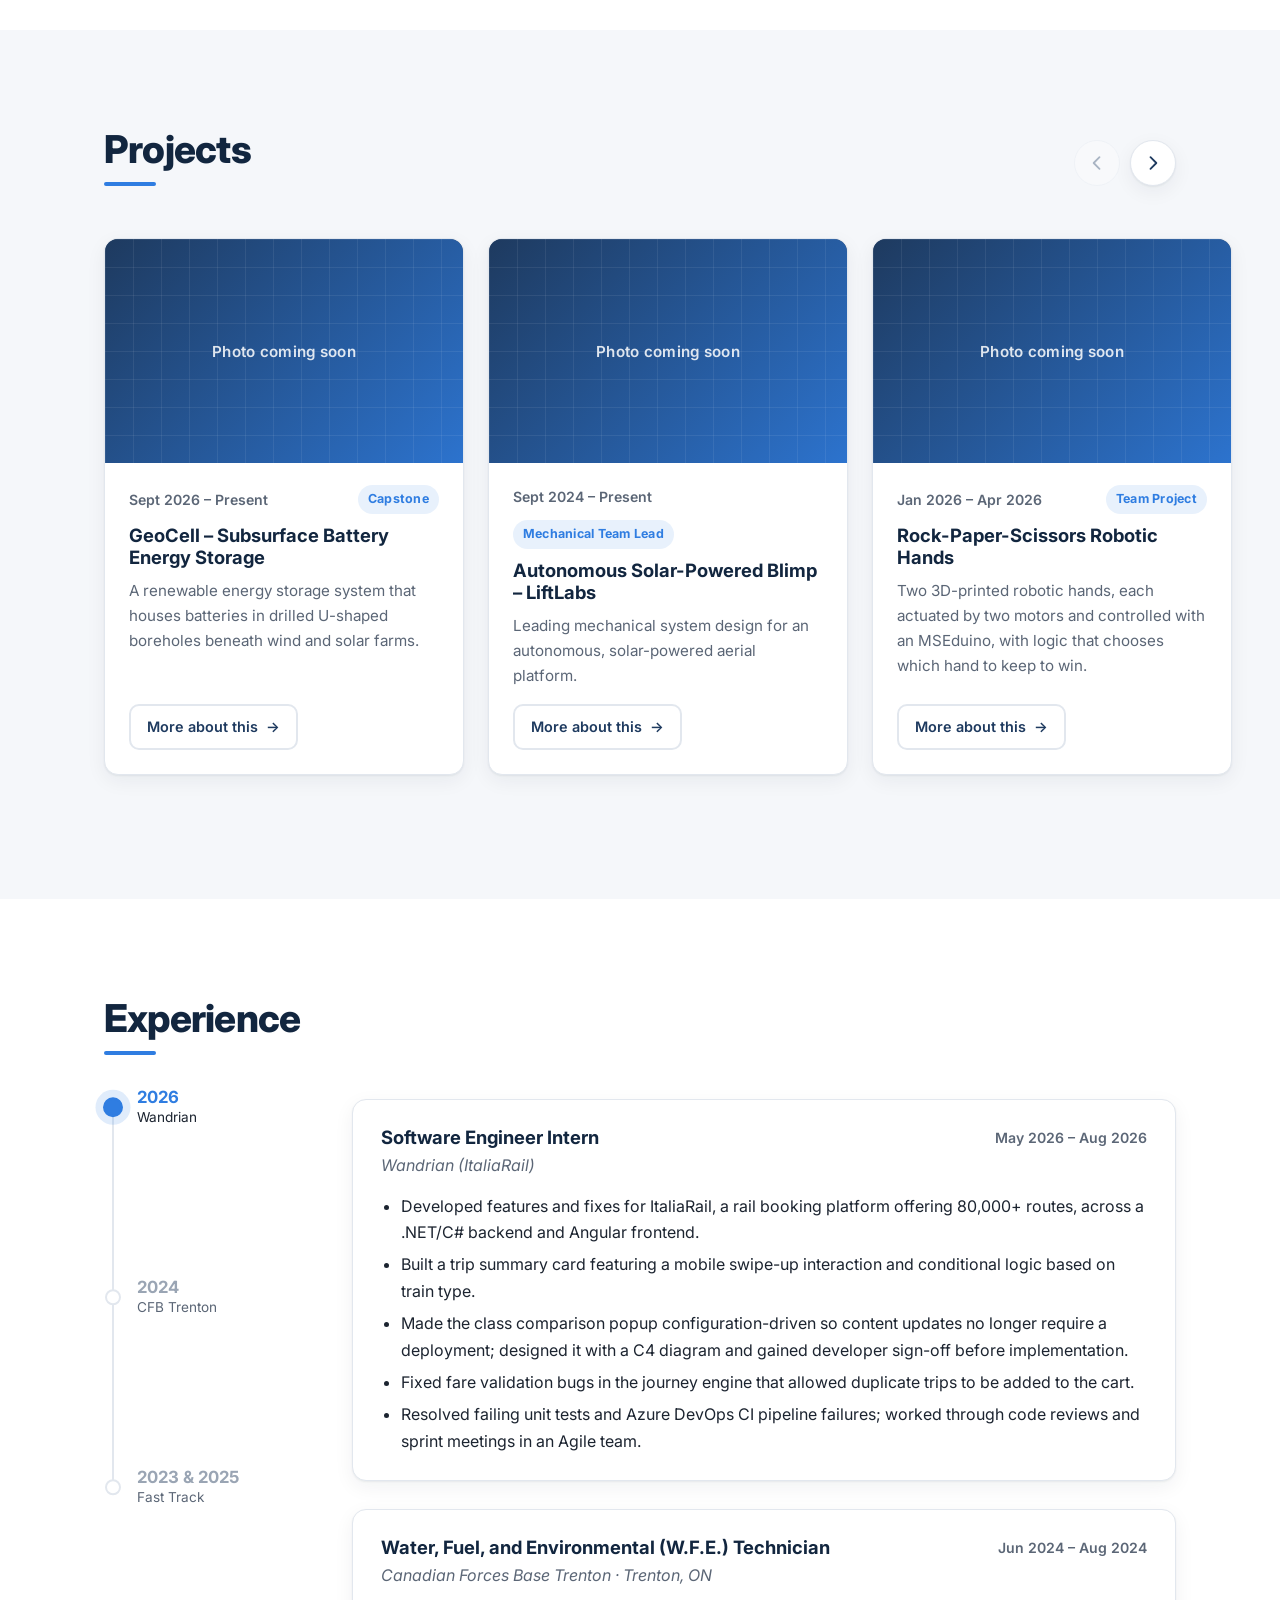
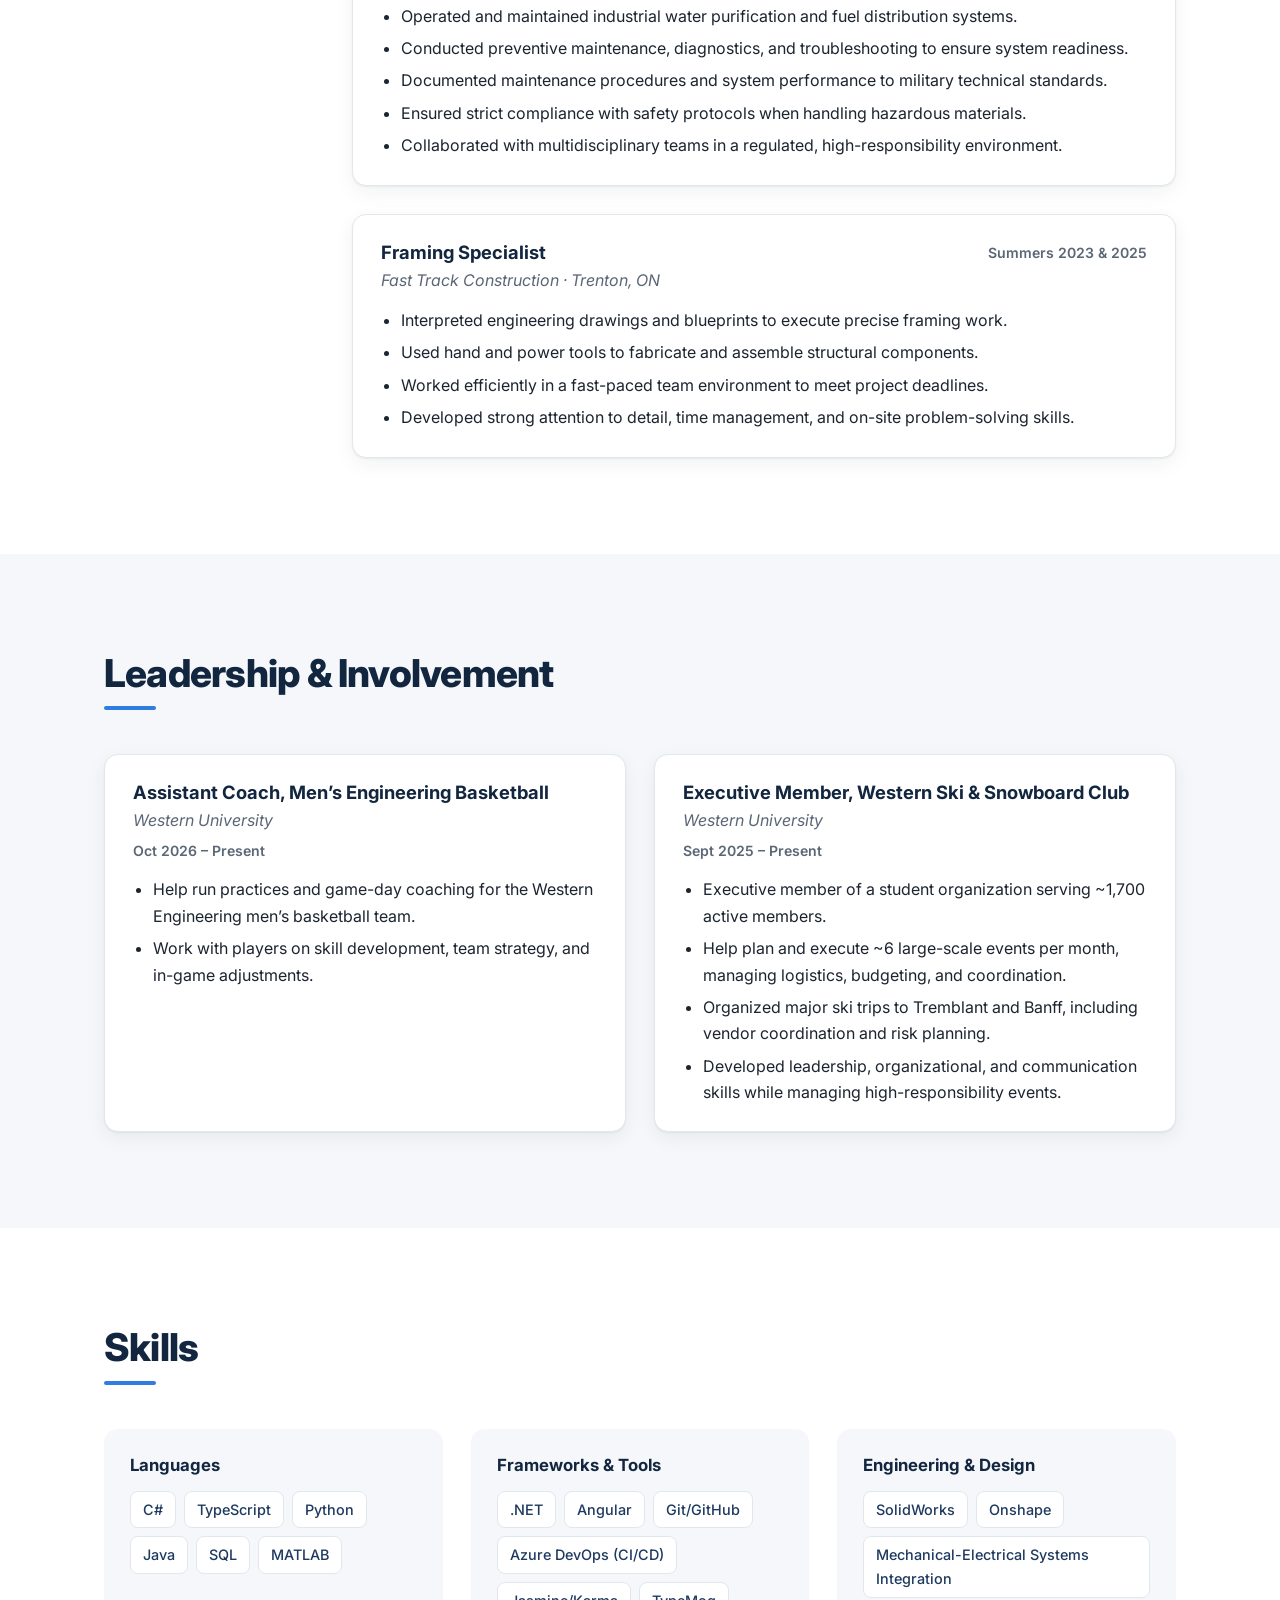
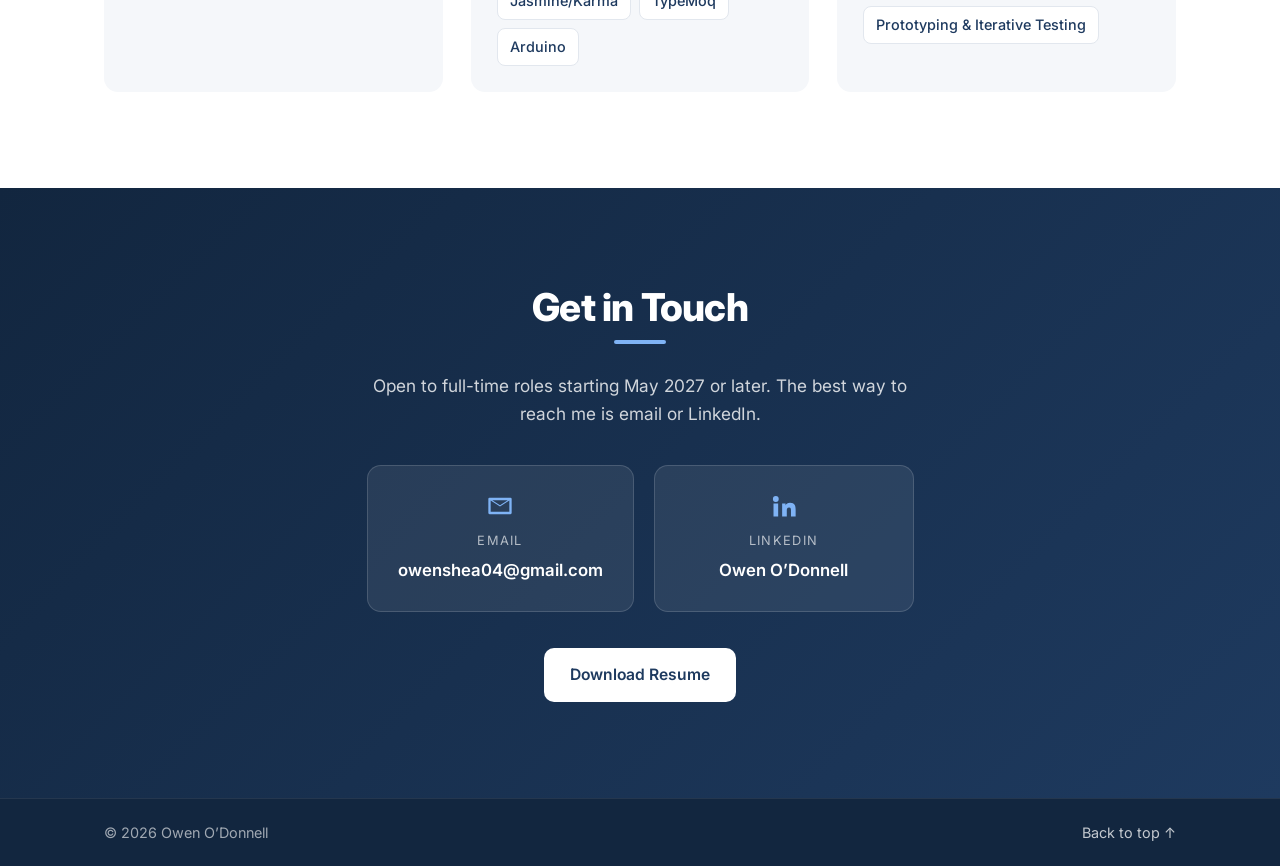
==== commit 009f23e2: "Redesign: robot-arm intro, project pages, experience timeline - Animated robot arm intro that spells" ====
--- a/index.html
+++ b/index.html
@@ -2,80 +2,104 @@
 <html lang="en">
 <head>
   <meta charset="UTF-8">
-  <meta name="viewport" content="width=device-width, initial-scale=1">
-  <title>Owen O’Donnell | Mechatronics &amp; AI Systems Engineer</title>
-  <meta name="description" content="Owen O’Donnell — Mechatronic Systems & Artificial Intelligence Systems Engineering student at Western University.">
+  <meta name="viewport" content="width=device-width, initial-scale=1, viewport-fit=cover">
+  <title>Owen O’Donnell | Mechatronics &amp; AI Systems Engineering</title>
+  <meta name="description" content="Owen O’Donnell — Mechatronic Systems & Artificial Intelligence Systems Engineering student at Western University. Open to full-time roles starting May 2027.">
   <link rel="canonical" href="https://owenodonnell.ca/">
-  <meta property="og:title" content="Owen O’Donnell | Mechatronics & AI Systems Engineer">
+  <meta property="og:title" content="Owen O’Donnell | Mechatronics & AI Systems Engineering">
   <meta property="og:description" content="Mechatronic Systems & Artificial Intelligence Systems Engineering student at Western University.">
   <meta property="og:url" content="https://owenodonnell.ca/">
   <meta property="og:type" content="website">
   <link rel="icon" href="data:image/svg+xml,%3Csvg xmlns='http://www.w3.org/2000/svg' viewBox='0 0 64 64'%3E%3Crect width='64' height='64' rx='14' fill='%231e3a5f'/%3E%3Ctext x='50%25' y='54%25' dominant-baseline='middle' text-anchor='middle' font-family='Arial,sans-serif' font-weight='700' font-size='28' fill='%23fff'%3EO%3C/text%3E%3C/svg%3E">
   <link rel="preconnect" href="https://fonts.googleapis.com">
   <link rel="preconnect" href="https://fonts.gstatic.com" crossorigin>
-  <link href="https://fonts.googleapis.com/css2?family=Inter:wght@400;500;600;700;800&display=swap" rel="stylesheet">
+  <link href="https://fonts.googleapis.com/css2?family=Inter:wght@400;500;600;700;800&family=JetBrains+Mono:wght@400;500&display=swap" rel="stylesheet">
   <link rel="stylesheet" href="styles.css">
+  <script>document.documentElement.classList.add("js");</script>
 </head>
-<body>
-  <a class="skip-link" href="#main">Skip to content</a>
-
-  <header class="site-header" id="top">
+<body class="has-intro">
+  <a class="skip-link" href="#about">Skip to content</a>
+
+  <header class="site-header">
     <nav class="nav container" aria-label="Primary">
-      <a href="#hero" class="nav-logo">Owen O’Donnell</a>
+      <a href="#intro" class="nav-logo">Owen O’Donnell</a>
       <button class="nav-toggle" aria-expanded="false" aria-controls="nav-links" aria-label="Toggle menu">
         <span></span><span></span><span></span>
       </button>
       <ul class="nav-links" id="nav-links">
         <li><a href="#about">About</a></li>
+        <li><a href="#projects">Projects</a></li>
         <li><a href="#experience">Experience</a></li>
-        <li><a href="#projects">Projects</a></li>
         <li><a href="#leadership">Leadership</a></li>
         <li><a href="#skills">Skills</a></li>
         <li><a href="#contact">Contact</a></li>
+        <li><a href="resume.pdf" class="nav-cta" target="_blank" rel="noopener">Resume</a></li>
       </ul>
     </nav>
   </header>
 
   <main id="main">
-    <!-- HERO -->
-    <section class="hero" id="hero">
-      <div class="container hero-inner">
-        <p class="hero-eyebrow">Western University · B.E.Sc. Expected 2027</p>
-        <h1 class="hero-name">Owen O’Donnell</h1>
-        <p class="hero-title">Mechatronics &amp; AI Systems Engineer</p>
-        <p class="hero-intro">
-          Dual-program Mechatronic Systems and Artificial Intelligence Systems Engineering student
-          working across mechanical design, embedded control, and software, from a subsurface
-          battery storage capstone to an autonomous solar-powered blimp.
-        </p>
-        <div class="hero-actions">
-          <a href="resume.pdf" class="btn btn-primary" target="_blank" rel="noopener">View Resume</a>
-          <a href="#contact" class="btn btn-outline">Contact Me</a>
-        </div>
-      </div>
-    </section>
-
-    <!-- ABOUT -->
+    <!-- ===== INTRO ===== -->
+    <section class="intro" id="intro" aria-label="Introduction">
+      <h1 class="sr-only">Owen O’Donnell, Mechatronics &amp; AI Systems Engineering, Western University</h1>
+
+      <div class="intro-hud" aria-hidden="true">
+        <div class="hud-title">ARM-01 · PICK &amp; PLACE</div>
+        <div><span class="hud-k">RAIL</span><span id="hud-rail">—</span></div>
+        <div><span class="hud-k">J1</span><span id="hud-j1">—</span></div>
+        <div><span class="hud-k">J2</span><span id="hud-j2">—</span></div>
+        <div><span class="hud-k">TCP</span><span id="hud-tcp">—</span></div>
+        <div><span class="hud-k">GRIP</span><span id="hud-grip">—</span></div>
+        <div><span class="hud-k">TASK</span><span id="hud-task">—</span></div>
+      </div>
+
+      <button class="intro-ctrl intro-skip" id="intro-skip" type="button">Skip <span aria-hidden="true">→|</span></button>
+      <button class="intro-ctrl intro-replay" id="intro-replay" type="button" hidden><span aria-hidden="true">↻</span> Replay</button>
+
+      <div class="intro-stage">
+        <svg id="intro-svg" aria-hidden="true" preserveAspectRatio="xMidYMid meet"></svg>
+        <div class="intro-fallback">
+          <p class="intro-fallback-name">Owen O’Donnell</p>
+          <p class="intro-fallback-tag">Mechatronics &amp; AI Systems Engineering · Western University</p>
+        </div>
+      </div>
+
+      <div class="intro-footer">
+        <a href="#about" class="intro-enter">Enter</a>
+        <span class="intro-scroll" aria-hidden="true">or scroll <span class="chev"></span></span>
+      </div>
+    </section>
+
+    <!-- ===== ABOUT ===== -->
     <section class="section" id="about">
       <div class="container">
         <h2 class="section-title">About</h2>
         <div class="about-grid">
           <div class="about-text">
+            <p class="availability">
+              <span class="pulse" aria-hidden="true"></span>
+              Open to full-time roles starting May 2027 or later
+            </p>
             <p>
               I’m an engineering student at Western University in the dual Mechatronic Systems Engineering
               and Artificial Intelligence Systems Engineering program, expected to graduate in 2027.
             </p>
             <p>
               My work spans mechanical-electrical systems integration, CAD in SolidWorks and Onshape,
-              prototyping and iterative testing, and full-stack software development in .NET/C# and Angular.
-              I currently lead mechanical design for LiftLabs’ autonomous solar-powered blimp and am working on
-              GeoCell, a subsurface battery energy storage capstone.
+              prototyping and iterative testing, and software development in .NET/C# and Angular.
+              I lead mechanical design for LiftLabs’ autonomous solar-powered blimp, I’m working on
+              GeoCell, a subsurface battery energy storage capstone, and I spent summer 2026 as a
+              Software Engineer Intern at Wandrian (ItaliaRail).
             </p>
+            <div class="about-actions">
+              <a href="resume.pdf" class="btn btn-primary" target="_blank" rel="noopener">View Resume</a>
+              <a href="#contact" class="btn btn-outline">Contact Me</a>
+            </div>
           </div>
           <div class="about-facts">
             <div class="fact-card">
               <h3>Education</h3>
-              <p><strong>Western University</strong></p>
+              <p><strong>Western University</strong> · Expected 2027</p>
               <p>B.E.Sc., Mechatronic Systems Engineering &amp; Artificial Intelligence Systems Engineering (Dual Program)</p>
               <ul>
                 <li>Associate Mechanical Design Certificate</li>
@@ -95,72 +119,26 @@
       </div>
     </section>
 
-    <!-- EXPERIENCE -->
-    <section class="section section-alt" id="experience">
-      <div class="container">
-        <h2 class="section-title">Experience</h2>
-        <div class="timeline">
-          <article class="timeline-item">
-            <div class="timeline-head">
-              <div>
-                <h3>Software Engineer Intern</h3>
-                <p class="org">Wandrian (ItaliaRail)</p>
-              </div>
-              <span class="date">May 2026 – Aug 2026</span>
-            </div>
-            <ul>
-              <li>Developed features and fixes for ItaliaRail, a rail booking platform offering 80,000+ routes, across a .NET/C# backend and Angular frontend.</li>
-              <li>Built a trip summary card featuring a mobile swipe-up interaction and conditional logic based on train type.</li>
-              <li>Made the class comparison popup configuration-driven so content updates no longer require a deployment; designed it with a C4 diagram and gained developer sign-off before implementation.</li>
-              <li>Fixed fare validation bugs in the journey engine that allowed duplicate trips to be added to the cart.</li>
-              <li>Resolved failing unit tests and Azure DevOps CI pipeline failures; worked through code reviews and sprint meetings in an Agile team.</li>
-            </ul>
-          </article>
-
-          <article class="timeline-item">
-            <div class="timeline-head">
-              <div>
-                <h3>Water, Fuel, and Environmental (W.F.E.) Technician</h3>
-                <p class="org">Canadian Forces Base Trenton · Trenton, ON</p>
-              </div>
-              <span class="date">Jun 2024 – Aug 2024</span>
-            </div>
-            <ul>
-              <li>Operated and maintained industrial water purification and fuel distribution systems.</li>
-              <li>Conducted preventive maintenance, diagnostics, and troubleshooting to ensure system readiness.</li>
-              <li>Documented maintenance procedures and system performance to military technical standards.</li>
-              <li>Ensured strict compliance with safety protocols when handling hazardous materials.</li>
-              <li>Collaborated with multidisciplinary teams in a regulated, high-responsibility environment.</li>
-            </ul>
-          </article>
-
-          <article class="timeline-item">
-            <div class="timeline-head">
-              <div>
-                <h3>Framing Specialist</h3>
-                <p class="org">Fast Track Construction · Trenton, ON</p>
-              </div>
-              <span class="date">Summers 2023 &amp; 2025</span>
-            </div>
-            <ul>
-              <li>Interpreted engineering drawings and blueprints to execute precise framing work.</li>
-              <li>Used hand and power tools to fabricate and assemble structural components.</li>
-              <li>Worked efficiently in a fast-paced team environment to meet project deadlines.</li>
-              <li>Developed strong attention to detail, time management, and on-site problem-solving skills.</li>
-            </ul>
-          </article>
-        </div>
-      </div>
-    </section>
-
-    <!-- PROJECTS -->
-    <section class="section" id="projects">
-      <div class="container">
-        <h2 class="section-title">Projects</h2>
-        <div class="project-grid">
+    <!-- ===== PROJECTS ===== -->
+    <section class="section section-alt" id="projects">
+      <div class="container">
+        <div class="section-head">
+          <h2 class="section-title">Projects</h2>
+          <div class="scroll-btns">
+            <button class="scroll-btn" data-dir="-1" type="button" aria-label="Scroll projects left">
+              <svg viewBox="0 0 24 24" aria-hidden="true"><path d="M15 5l-7 7 7 7"/></svg>
+            </button>
+            <button class="scroll-btn" data-dir="1" type="button" aria-label="Scroll projects right">
+              <svg viewBox="0 0 24 24" aria-hidden="true"><path d="M9 5l7 7-7 7"/></svg>
+            </button>
+          </div>
+        </div>
+      </div>
+
+      <div class="project-track-wrap">
+        <div class="project-track" id="project-track" tabindex="0" aria-label="Projects, scroll sideways">
 
           <article class="project-card">
-            <!-- Add a photo at images/geocell.jpg -->
             <div class="project-media">
               <img src="images/geocell.jpg" alt="GeoCell subsurface battery energy storage project" loading="lazy">
               <span class="placeholder-label">Photo coming soon</span>
@@ -171,19 +149,12 @@
                 <span class="badge">Capstone</span>
               </div>
               <h3>GeoCell – Subsurface Battery Energy Storage</h3>
-              <p class="project-sub">Mechatronic &amp; AI Systems Design · Team of 4 · Western University</p>
-              <ul>
-                <li>Developing a renewable energy storage system that houses batteries in drilled U-shaped boreholes beneath wind and solar farms.</li>
-                <li>Designing the battery storage system, including battery selection, cartridge design, well interface, structure, and thermal analysis.</li>
-                <li>Designing a mechatronic servicing system to extract and replace faulty batteries.</li>
-                <li>Developing an AI-based monitoring interface that tracks battery health and performance.</li>
-                <li>Evaluating existing oilfield equipment for drilling, casing, and battery extraction.</li>
-              </ul>
+              <p class="project-summary">A renewable energy storage system that houses batteries in drilled U-shaped boreholes beneath wind and solar farms.</p>
+              <a class="btn btn-small" href="projects/geocell.html">More about this <span aria-hidden="true">→</span></a>
             </div>
           </article>
 
           <article class="project-card">
-            <!-- Add a photo at images/liftlabs-blimp.jpg -->
             <div class="project-media">
               <img src="images/liftlabs-blimp.jpg" alt="LiftLabs autonomous solar-powered blimp" loading="lazy">
               <span class="placeholder-label">Photo coming soon</span>
@@ -194,19 +165,12 @@
                 <span class="badge">Mechanical Team Lead</span>
               </div>
               <h3>Autonomous Solar-Powered Blimp – LiftLabs</h3>
-              <p class="project-sub">Thompson Engineering Fund-Supported · <a href="https://liftlabs.ca/" target="_blank" rel="noopener">liftlabs.ca</a></p>
-              <ul>
-                <li>Leading mechanical system design for an autonomous, solar-powered aerial platform.</li>
-                <li>Designing and modelling structural components and system layout using SolidWorks.</li>
-                <li>Performing component sizing, feasibility analysis, and mass distribution planning to support autonomous flight.</li>
-                <li>Coordinating closely with electrical and controls teams to ensure full system integration.</li>
-                <li>Managing design reviews, prototyping iterations, and implementation planning to meet performance constraints.</li>
-              </ul>
+              <p class="project-summary">Leading mechanical system design for an autonomous, solar-powered aerial platform.</p>
+              <a class="btn btn-small" href="projects/liftlabs.html">More about this <span aria-hidden="true">→</span></a>
             </div>
           </article>
 
           <article class="project-card">
-            <!-- Add a photo at images/rps-hands.jpg -->
             <div class="project-media">
               <img src="images/rps-hands.jpg" alt="Rock-paper-scissors robotic hands" loading="lazy">
               <span class="placeholder-label">Photo coming soon</span>
@@ -217,19 +181,12 @@
                 <span class="badge">Team Project</span>
               </div>
               <h3>Rock-Paper-Scissors Robotic Hands</h3>
-              <p class="project-sub">MSEduino · 3D Printing</p>
-              <ul>
-                <li>3D printed and assembled two robotic hands, each actuated by two motors and controlled with an MSEduino microcontroller.</li>
-                <li>Programmed the motor control that moves each hand into rock, paper, or scissors gestures.</li>
-                <li>Programmed a start-up routine that selects the strongest pair of gestures for the two hands, avoiding weak pairs such as paper and paper.</li>
-                <li>Developed decision logic that takes the opposing team’s two hands as input and chooses which hand to keep and which to withdraw to win.</li>
-                <li>Integrated motor control and game logic into a single working system.</li>
-              </ul>
+              <p class="project-summary">Two 3D-printed robotic hands, each actuated by two motors and controlled with an MSEduino, with logic that chooses which hand to keep to win.</p>
+              <a class="btn btn-small" href="projects/rps-hands.html">More about this <span aria-hidden="true">→</span></a>
             </div>
           </article>
 
           <article class="project-card">
-            <!-- Add a photo at images/robotic-arm.jpg -->
             <div class="project-media">
               <img src="images/robotic-arm.jpg" alt="Servo-driven robotic arm for the Western Engineering Competition" loading="lazy">
               <span class="placeholder-label">Photo coming soon</span>
@@ -240,27 +197,100 @@
                 <span class="badge badge-award">2nd Place</span>
               </div>
               <h3>Robotic Arm – Western Engineering Competition</h3>
-              <p class="project-sub">Senior Design Team Member · London, ON</p>
-              <ul>
-                <li>Designed and implemented a servo-driven robotic arm for precise object manipulation.</li>
-                <li>Led material optimization efforts to balance performance, cost, and manufacturability.</li>
-                <li>Validated design feasibility through testing, iteration, and performance evaluation.</li>
-                <li>Created a SolidWorks model before testing to further validate the design.</li>
-              </ul>
-            </div>
-          </article>
-
-        </div>
-      </div>
-    </section>
-
-    <!-- LEADERSHIP -->
+              <p class="project-summary">A servo-driven robotic arm for precise object manipulation, which placed 2nd in Senior Design.</p>
+              <a class="btn btn-small" href="projects/robotic-arm.html">More about this <span aria-hidden="true">→</span></a>
+            </div>
+          </article>
+
+        </div>
+      </div>
+    </section>
+
+    <!-- ===== EXPERIENCE ===== -->
+    <section class="section" id="experience">
+      <div class="container">
+        <h2 class="section-title">Experience</h2>
+        <div class="exp-layout">
+          <aside class="exp-rail" aria-hidden="true">
+            <div class="exp-track">
+              <div class="exp-fill"></div>
+              <div class="exp-node" style="--pos:0">
+                <span class="exp-dot"></span>
+                <span class="exp-node-label"><strong>2026</strong><span>Wandrian</span></span>
+              </div>
+              <div class="exp-node" style="--pos:0.5">
+                <span class="exp-dot"></span>
+                <span class="exp-node-label"><strong>2024</strong><span>CFB Trenton</span></span>
+              </div>
+              <div class="exp-node" style="--pos:1">
+                <span class="exp-dot"></span>
+                <span class="exp-node-label"><strong>2023 &amp; 2025</strong><span>Fast Track</span></span>
+              </div>
+            </div>
+          </aside>
+
+          <div class="exp-list">
+            <article class="exp-card">
+              <div class="exp-head">
+                <div>
+                  <h3>Software Engineer Intern</h3>
+                  <p class="org">Wandrian (ItaliaRail)</p>
+                </div>
+                <span class="date">May 2026 – Aug 2026</span>
+              </div>
+              <ul>
+                <li>Developed features and fixes for ItaliaRail, a rail booking platform offering 80,000+ routes, across a .NET/C# backend and Angular frontend.</li>
+                <li>Built a trip summary card featuring a mobile swipe-up interaction and conditional logic based on train type.</li>
+                <li>Made the class comparison popup configuration-driven so content updates no longer require a deployment; designed it with a C4 diagram and gained developer sign-off before implementation.</li>
+                <li>Fixed fare validation bugs in the journey engine that allowed duplicate trips to be added to the cart.</li>
+                <li>Resolved failing unit tests and Azure DevOps CI pipeline failures; worked through code reviews and sprint meetings in an Agile team.</li>
+              </ul>
+            </article>
+
+            <article class="exp-card">
+              <div class="exp-head">
+                <div>
+                  <h3>Water, Fuel, and Environmental (W.F.E.) Technician</h3>
+                  <p class="org">Canadian Forces Base Trenton · Trenton, ON</p>
+                </div>
+                <span class="date">Jun 2024 – Aug 2024</span>
+              </div>
+              <ul>
+                <li>Operated and maintained industrial water purification and fuel distribution systems.</li>
+                <li>Conducted preventive maintenance, diagnostics, and troubleshooting to ensure system readiness.</li>
+                <li>Documented maintenance procedures and system performance to military technical standards.</li>
+                <li>Ensured strict compliance with safety protocols when handling hazardous materials.</li>
+                <li>Collaborated with multidisciplinary teams in a regulated, high-responsibility environment.</li>
+              </ul>
+            </article>
+
+            <article class="exp-card">
+              <div class="exp-head">
+                <div>
+                  <h3>Framing Specialist</h3>
+                  <p class="org">Fast Track Construction · Trenton, ON</p>
+                </div>
+                <span class="date">Summers 2023 &amp; 2025</span>
+              </div>
+              <ul>
+                <li>Interpreted engineering drawings and blueprints to execute precise framing work.</li>
+                <li>Used hand and power tools to fabricate and assemble structural components.</li>
+                <li>Worked efficiently in a fast-paced team environment to meet project deadlines.</li>
+                <li>Developed strong attention to detail, time management, and on-site problem-solving skills.</li>
+              </ul>
+            </article>
+          </div>
+        </div>
+      </div>
+    </section>
+
+    <!-- ===== LEADERSHIP ===== -->
     <section class="section section-alt" id="leadership">
       <div class="container">
         <h2 class="section-title">Leadership &amp; Involvement</h2>
         <div class="leadership-grid">
           <article class="lead-card">
-            <div class="timeline-head">
+            <div class="exp-head stacked">
               <div>
                 <h3>Assistant Coach, Men’s Engineering Basketball</h3>
                 <p class="org">Western University</p>
@@ -273,7 +303,7 @@
             </ul>
           </article>
           <article class="lead-card">
-            <div class="timeline-head">
+            <div class="exp-head stacked">
               <div>
                 <h3>Executive Member, Western Ski &amp; Snowboard Club</h3>
                 <p class="org">Western University</p>
@@ -291,7 +321,7 @@
       </div>
     </section>
 
-    <!-- SKILLS -->
+    <!-- ===== SKILLS ===== -->
     <section class="section" id="skills">
       <div class="container">
         <h2 class="section-title">Skills</h2>
@@ -318,11 +348,11 @@
       </div>
     </section>
 
-    <!-- CONTACT -->
+    <!-- ===== CONTACT ===== -->
     <section class="section section-dark" id="contact">
       <div class="container contact-inner">
         <h2 class="section-title">Get in Touch</h2>
-        <p class="contact-lead">I’m always happy to connect about engineering, co-op opportunities, or projects.</p>
+        <p class="contact-lead">Open to full-time roles starting May 2027 or later. The best way to reach me is email or LinkedIn.</p>
         <div class="contact-links">
           <a class="contact-card" href="mailto:owenshea04@gmail.com">
             <svg viewBox="0 0 24 24" aria-hidden="true"><path d="M3 5h18a1 1 0 0 1 1 1v12a1 1 0 0 1-1 1H3a1 1 0 0 1-1-1V6a1 1 0 0 1 1-1zm1 2.2V17h16V7.2l-8 5.3-8-5.3zM5.4 7 12 11.4 18.6 7H5.4z"/></svg>
@@ -343,7 +373,7 @@
   <footer class="site-footer">
     <div class="container footer-inner">
       <p>&copy; <span id="year"></span> Owen O’Donnell</p>
-      <a href="#hero">Back to top ↑</a>
+      <a href="#intro">Back to top ↑</a>
     </div>
   </footer>
 
--- a/styles.css
+++ b/styles.css
@@ -2,7 +2,9 @@
 :root {
   --navy: #1e3a5f;
   --navy-deep: #12263f;
+  --ink: #0b1626;
   --accent: #2f7de1;
+  --accent-bright: #4f9cf5;
   --accent-soft: #e8f1fc;
   --text: #1c2430;
   --muted: #5b6676;
@@ -14,6 +16,7 @@
   --shadow-hover: 0 2px 4px rgba(16, 32, 56, 0.08), 0 14px 34px rgba(16, 32, 56, 0.12);
   --header-h: 68px;
   --max-w: 1120px;
+  --mono: "JetBrains Mono", ui-monospace, "SFMono-Regular", Consolas, monospace;
 }
 
 /* ===== Base ===== */
@@ -52,6 +55,14 @@
   padding-inline: 24px;
 }
 
+.sr-only {
+  position: absolute !important;
+  width: 1px; height: 1px;
+  padding: 0; margin: -1px;
+  overflow: hidden; clip: rect(0 0 0 0);
+  white-space: nowrap; border: 0;
+}
+
 .skip-link {
   position: absolute;
   left: -999px;
@@ -60,7 +71,7 @@
   color: #fff;
   padding: 8px 14px;
   border-radius: 8px;
-  z-index: 200;
+  z-index: 300;
 }
 .skip-link:focus { left: 8px; }
 
@@ -68,18 +79,24 @@
 
 /* ===== Header / Nav ===== */
 .site-header {
-  position: sticky;
-  top: 0;
+  position: fixed;
+  top: 0; left: 0; right: 0;
   z-index: 100;
-  background: rgba(255, 255, 255, 0.86);
+  padding-top: env(safe-area-inset-top, 0px);
+  background: rgba(255, 255, 255, 0.88);
   backdrop-filter: saturate(180%) blur(12px);
   -webkit-backdrop-filter: saturate(180%) blur(12px);
   border-bottom: 1px solid transparent;
-  transition: border-color 0.2s, box-shadow 0.2s;
+  transition: border-color 0.2s, box-shadow 0.2s, transform 0.35s ease, visibility 0.35s;
 }
 .site-header.scrolled {
   border-bottom-color: var(--border);
   box-shadow: 0 2px 12px rgba(16, 32, 56, 0.05);
+}
+/* On the home page the header stays out of the way until the intro is scrolled past */
+html.js .has-intro .site-header:not(.is-visible) {
+  transform: translateY(-105%);
+  visibility: hidden;
 }
 
 .nav {
@@ -100,20 +117,28 @@
 .nav-links {
   list-style: none;
   display: flex;
-  gap: 4px;
+  align-items: center;
+  gap: 2px;
   padding: 0;
 }
 .nav-links a {
   display: block;
-  padding: 8px 14px;
+  padding: 8px 12px;
   border-radius: 8px;
   color: var(--muted);
   font-weight: 500;
-  font-size: 0.95rem;
+  font-size: 0.94rem;
   transition: color 0.15s, background 0.15s;
 }
 .nav-links a:hover { color: var(--navy); background: var(--bg-alt); text-decoration: none; }
 .nav-links a.active { color: var(--accent); background: var(--accent-soft); }
+.nav-links a.nav-cta {
+  margin-left: 8px;
+  color: #fff;
+  background: var(--navy);
+  padding: 8px 16px;
+}
+.nav-links a.nav-cta:hover { background: var(--navy-deep); color: #fff; }
 
 .nav-toggle {
   display: none;
@@ -143,12 +168,14 @@
   display: inline-flex;
   align-items: center;
   justify-content: center;
+  gap: 8px;
   padding: 12px 24px;
   border-radius: 10px;
   font-weight: 600;
   font-size: 0.98rem;
   border: 2px solid transparent;
-  transition: transform 0.15s, box-shadow 0.15s, background 0.15s, color 0.15s;
+  cursor: pointer;
+  transition: transform 0.15s, box-shadow 0.15s, background 0.15s, color 0.15s, border-color 0.15s;
 }
 .btn:hover { text-decoration: none; transform: translateY(-2px); }
 .btn-primary { background: var(--navy); color: #fff; box-shadow: 0 6px 18px rgba(30, 58, 95, 0.25); }
@@ -157,69 +184,185 @@
 .btn-outline:hover { background: var(--navy); color: #fff; }
 .btn-light { background: #fff; color: var(--navy); }
 .btn-light:hover { box-shadow: 0 8px 20px rgba(0, 0, 0, 0.2); }
-
-/* ===== Hero ===== */
-.hero {
+.btn-small {
+  padding: 9px 16px;
+  font-size: 0.9rem;
+  border-color: var(--border);
+  color: var(--navy);
+  background: var(--bg);
+}
+.btn-small:hover { border-color: var(--navy); background: var(--navy); color: #fff; }
+
+/* ===== Intro ===== */
+.intro {
   position: relative;
-  min-height: calc(100vh - var(--header-h));
-  min-height: calc(100svh - var(--header-h));
-  display: flex;
-  align-items: center;
-  padding-block: 80px;
+  height: 100vh;
+  height: 100svh;
+  min-height: 540px;
+  display: flex;
+  flex-direction: column;
   overflow: hidden;
-  background:
-    radial-gradient(900px 500px at 85% 10%, rgba(47, 125, 225, 0.12), transparent 60%),
-    radial-gradient(700px 400px at 0% 100%, rgba(30, 58, 95, 0.10), transparent 60%),
-    var(--bg);
-}
-.hero::before {
-  content: "";
+  color: #dbe6f4;
+  background-color: var(--ink);
+  background-image:
+    radial-gradient(1000px 600px at 50% 35%, rgba(79, 156, 245, 0.10), transparent 70%),
+    linear-gradient(rgba(143, 179, 224, 0.055) 1px, transparent 1px),
+    linear-gradient(90deg, rgba(143, 179, 224, 0.055) 1px, transparent 1px);
+  background-size: auto, 40px 40px, 40px 40px;
+  background-position: center, center, center;
+}
+
+.intro-stage {
+  position: relative;
+  flex: 1;
+  min-height: 0;
+  padding: calc(56px + env(safe-area-inset-top, 0px)) 16px 0;
+  display: flex;
+}
+#intro-svg { width: 100%; height: 100%; display: block; overflow: visible; }
+
+.intro-fallback { display: none; }
+html:not(.js) .intro-fallback {
+  display: flex;
+  flex-direction: column;
+  justify-content: center;
+  align-items: center;
+  text-align: center;
+  width: 100%;
+}
+html:not(.js) #intro-svg { display: none; }
+.intro-fallback-name { font-size: clamp(2.6rem, 8vw, 5rem); font-weight: 800; color: #f2f6fb; margin: 0; letter-spacing: -0.02em; }
+.intro-fallback-tag { color: #9fb6d3; margin: 12px 0 0; }
+
+.intro-footer {
+  flex: 0 0 auto;
+  height: calc(118px + env(safe-area-inset-bottom, 0px));
+  padding-bottom: env(safe-area-inset-bottom, 0px);
+  display: flex;
+  flex-direction: column;
+  align-items: center;
+  justify-content: center;
+  gap: 10px;
+  opacity: 0;
+  transform: translateY(10px);
+  pointer-events: none;
+  transition: opacity 0.8s ease 0.5s, transform 0.8s ease 0.5s;
+}
+html:not(.js) .intro-footer,
+.intro.is-done .intro-footer { opacity: 1; transform: none; pointer-events: auto; }
+
+.intro-enter {
+  display: inline-flex;
+  align-items: center;
+  padding: 11px 34px;
+  border-radius: 999px;
+  border: 1.5px solid rgba(159, 192, 236, 0.55);
+  color: #eef4fb;
+  font-weight: 600;
+  letter-spacing: 0.14em;
+  text-transform: uppercase;
+  font-size: 0.82rem;
+  transition: background 0.2s, border-color 0.2s, color 0.2s;
+}
+.intro-enter:hover { background: #eef4fb; color: var(--ink); border-color: #eef4fb; text-decoration: none; }
+.intro-scroll {
+  font-family: var(--mono);
+  font-size: 0.72rem;
+  letter-spacing: 0.2em;
+  text-transform: uppercase;
+  color: #6f8fb8;
+  display: inline-flex;
+  align-items: center;
+  gap: 8px;
+}
+.chev {
+  width: 8px; height: 8px;
+  border-right: 1.5px solid currentColor;
+  border-bottom: 1.5px solid currentColor;
+  transform: rotate(45deg);
+  animation: chev 1.6s ease-in-out infinite;
+}
+@keyframes chev {
+  0%, 100% { transform: translateY(-2px) rotate(45deg); opacity: 0.5; }
+  50% { transform: translateY(3px) rotate(45deg); opacity: 1; }
+}
+
+.intro-ctrl {
   position: absolute;
-  inset: 0;
-  background-image:
-    linear-gradient(rgba(30, 58, 95, 0.05) 1px, transparent 1px),
-    linear-gradient(90deg, rgba(30, 58, 95, 0.05) 1px, transparent 1px);
-  background-size: 44px 44px;
-  mask-image: radial-gradient(ellipse at center, #000 30%, transparent 75%);
-  -webkit-mask-image: radial-gradient(ellipse at center, #000 30%, transparent 75%);
+  z-index: 5;
+  top: calc(18px + env(safe-area-inset-top, 0px));
+  right: 18px;
+  font: 500 0.78rem/1 var(--mono);
+  letter-spacing: 0.08em;
+  text-transform: uppercase;
+  color: #9fb6d3;
+  background: rgba(13, 27, 46, 0.6);
+  border: 1px solid rgba(111, 143, 184, 0.35);
+  border-radius: 999px;
+  padding: 9px 14px;
+  cursor: pointer;
+  transition: color 0.2s, border-color 0.2s, opacity 0.3s;
+}
+.intro-ctrl:hover { color: #fff; border-color: rgba(159, 192, 236, 0.8); }
+html:not(.js) .intro-ctrl { display: none; }
+.intro.is-done .intro-skip { opacity: 0; pointer-events: none; }
+
+.intro-hud {
+  position: absolute;
+  z-index: 4;
+  top: calc(18px + env(safe-area-inset-top, 0px));
+  left: 18px;
+  font: 400 0.7rem/1.7 var(--mono);
+  color: #5f7fa8;
+  letter-spacing: 0.04em;
   pointer-events: none;
-}
-.hero-inner { position: relative; }
-
-.hero-eyebrow {
-  display: inline-block;
-  margin: 0 0 18px;
-  padding: 6px 14px;
-  border-radius: 999px;
-  background: var(--accent-soft);
-  color: var(--accent);
-  font-weight: 600;
-  font-size: 0.85rem;
-}
-.hero-name {
-  font-size: clamp(2.6rem, 7vw, 4.6rem);
-  font-weight: 800;
-  letter-spacing: -0.03em;
-  color: var(--navy-deep);
-}
-.hero-title {
-  margin: 10px 0 0;
-  font-size: clamp(1.2rem, 2.8vw, 1.7rem);
-  font-weight: 600;
-  color: var(--accent);
-}
-.hero-intro {
-  max-width: 640px;
-  margin: 22px 0 0;
-  font-size: 1.1rem;
-  color: var(--muted);
-}
-.hero-actions {
-  display: flex;
-  flex-wrap: wrap;
-  gap: 14px;
-  margin-top: 34px;
-}
+  transition: opacity 0.6s;
+}
+.intro-hud > div { display: flex; gap: 10px; }
+.intro-hud .hud-title { color: #8fb3e0; margin-bottom: 4px; letter-spacing: 0.1em; }
+.intro-hud .hud-k { width: 3.4em; color: #3f5f88; }
+html:not(.js) .intro-hud { display: none; }
+
+/* SVG parts */
+.arm-link { fill: #172a44; stroke: #6d93c4; stroke-width: 1.5; }
+.arm-link-center { stroke: #33557f; stroke-width: 1; stroke-dasharray: 3 6; }
+.arm-joint { fill: var(--ink); stroke: #9cc0ec; stroke-width: 2; }
+.arm-joint-core { fill: var(--accent-bright); }
+.arm-body { fill: #1d3352; stroke: #6d93c4; stroke-width: 1.5; }
+.arm-finger { fill: #c9d6e6; }
+.arm-rail { fill: #13233a; stroke: #2f4b70; stroke-width: 1.5; }
+.arm-tick { stroke: #2f4b70; stroke-width: 1; }
+.arm-bolt { fill: #6d93c4; }
+.tray-line { stroke: #2f4b70; stroke-width: 1.5; }
+.tray-tick { stroke: #2f4b70; stroke-width: 1; }
+.tray-label, .rail-label { font-family: var(--mono); font-size: 12px; fill: #3f5f88; letter-spacing: 0.12em; }
+.tray-group { transition: opacity 1s ease; }
+.intro.is-done .tray-group { opacity: 0.25; }
+
+.intro-letter {
+  font-family: "Inter", system-ui, -apple-system, "Segoe UI", Roboto, Arial, sans-serif;
+  font-weight: 700;
+  fill: #f2f6fb;
+}
+.intro-tagline {
+  font-family: "Inter", system-ui, -apple-system, "Segoe UI", Roboto, Arial, sans-serif;
+  font-weight: 500;
+  fill: #9fb6d3;
+  letter-spacing: 0.02em;
+  opacity: 0;
+  transition: opacity 0.9s ease 0.25s;
+}
+.intro.is-done .intro-tagline { opacity: 1; }
+.intro-underline {
+  stroke: var(--accent-bright);
+  stroke-width: 2;
+  stroke-dasharray: 1;
+  stroke-dashoffset: 1;
+  transition: stroke-dashoffset 0.9s cubic-bezier(.6, 0, .2, 1);
+}
+.intro-underline-tick { stroke: var(--accent-bright); stroke-width: 2; opacity: 0; transition: opacity 0.4s ease 0.7s; }
+.intro.is-done .intro-underline { stroke-dashoffset: 0; }
+.intro.is-done .intro-underline-tick { opacity: 1; }
 
 /* ===== Sections ===== */
 .section { padding-block: 96px; }
@@ -255,6 +398,38 @@
   align-items: start;
 }
 .about-text p { margin: 0 0 18px; font-size: 1.08rem; }
+.availability {
+  display: inline-flex;
+  align-items: center;
+  gap: 10px;
+  padding: 10px 16px;
+  border-radius: 10px;
+  background: #e9f7ef;
+  border: 1px solid #bfe6cf;
+  color: #17653a;
+  font-weight: 600;
+  font-size: 1rem !important;
+}
+.pulse {
+  position: relative;
+  width: 10px; height: 10px;
+  border-radius: 50%;
+  background: #22a35a;
+  flex: 0 0 auto;
+}
+.pulse::after {
+  content: "";
+  position: absolute;
+  inset: 0;
+  border-radius: 50%;
+  background: #22a35a;
+  animation: pulse 2s ease-out infinite;
+}
+@keyframes pulse {
+  0% { transform: scale(1); opacity: 0.6; }
+  100% { transform: scale(2.6); opacity: 0; }
+}
+.about-actions { display: flex; flex-wrap: wrap; gap: 12px; margin-top: 26px; }
 .about-facts { display: grid; gap: 20px; }
 .fact-card {
   background: var(--bg);
@@ -274,59 +449,50 @@
 .fact-card ul { padding-left: 18px; margin-top: 8px; color: var(--muted); }
 .fact-card li + li { margin-top: 4px; }
 
-/* ===== Experience timeline ===== */
-.timeline {
-  position: relative;
+/* ===== Projects (horizontal row) ===== */
+.section-head {
+  display: flex;
+  justify-content: space-between;
+  align-items: flex-end;
+  gap: 16px;
+  margin-bottom: 44px;
+}
+.section-head .section-title { margin-bottom: 0; }
+.scroll-btns { display: flex; gap: 10px; }
+.scroll-btn {
+  width: 46px; height: 46px;
+  border-radius: 50%;
+  border: 1px solid var(--border);
+  background: var(--bg);
+  box-shadow: var(--shadow);
   display: grid;
-  gap: 28px;
-  padding-left: 28px;
-}
-.timeline::before {
-  content: "";
-  position: absolute;
-  left: 6px;
-  top: 8px;
-  bottom: 8px;
-  width: 2px;
-  background: var(--border);
-}
-.timeline-item {
-  position: relative;
-  background: var(--bg);
-  border: 1px solid var(--border);
-  border-radius: var(--radius);
-  padding: 26px 28px;
-  box-shadow: var(--shadow);
-}
-.timeline-item::before {
-  content: "";
-  position: absolute;
-  left: -28px;
-  top: 32px;
-  width: 14px;
-  height: 14px;
-  border-radius: 50%;
-  background: var(--bg);
-  border: 3px solid var(--accent);
-}
-.timeline-head {
-  display: flex;
-  justify-content: space-between;
-  align-items: flex-start;
-  gap: 16px;
-  margin-bottom: 14px;
-}
-.timeline-head h3 { font-size: 1.15rem; }
-.timeline-item ul, .lead-card ul { padding-left: 20px; color: var(--text); }
-.timeline-item li + li, .lead-card li + li { margin-top: 6px; }
-
-/* ===== Projects ===== */
-.project-grid {
-  display: grid;
-  grid-template-columns: repeat(2, 1fr);
-  gap: 28px;
-}
+  place-items: center;
+  cursor: pointer;
+  transition: background 0.15s, border-color 0.15s, opacity 0.2s, transform 0.15s;
+}
+.scroll-btn svg { width: 20px; height: 20px; fill: none; stroke: var(--navy); stroke-width: 2.2; stroke-linecap: round; stroke-linejoin: round; }
+.scroll-btn:hover:not(:disabled) { background: var(--navy); border-color: var(--navy); transform: translateY(-1px); }
+.scroll-btn:hover:not(:disabled) svg { stroke: #fff; }
+.scroll-btn:disabled { opacity: 0.35; cursor: default; box-shadow: none; }
+
+.project-track-wrap { position: relative; }
+.project-track {
+  --gutter: max(24px, calc((100vw - var(--max-w)) / 2 + 24px));
+  display: flex;
+  gap: 24px;
+  overflow-x: auto;
+  overscroll-behavior-x: contain;
+  scroll-snap-type: x mandatory;
+  scroll-padding-inline: var(--gutter);
+  padding: 8px var(--gutter) 28px;
+  scrollbar-width: none;
+}
+.project-track::-webkit-scrollbar { display: none; }
+.project-track:focus-visible { outline-offset: -3px; }
+
 .project-card {
+  flex: 0 0 clamp(280px, 31vw, 360px);
+  scroll-snap-align: start;
   display: flex;
   flex-direction: column;
   background: var(--bg);
@@ -340,10 +506,8 @@
 
 .project-media {
   position: relative;
-  aspect-ratio: 16 / 9;
-  background:
-    linear-gradient(135deg, rgba(30, 58, 95, 0.92), rgba(47, 125, 225, 0.85)),
-    var(--navy);
+  aspect-ratio: 16 / 10;
+  background: linear-gradient(135deg, rgba(30, 58, 95, 0.95), rgba(47, 125, 225, 0.85)), var(--navy);
   overflow: hidden;
 }
 .project-media img {
@@ -368,16 +532,14 @@
     linear-gradient(90deg, rgba(255, 255, 255, 0.07) 1px, transparent 1px);
   background-size: 28px 28px;
 }
-/* Hidden until the image fails to load (set by script.js) */
 .project-media:not(.is-placeholder) .placeholder-label { display: none; }
 .project-media.is-placeholder img { display: none; }
 
-.project-body { padding: 24px 26px 28px; display: flex; flex-direction: column; gap: 10px; }
+.project-body { padding: 22px 24px 24px; display: flex; flex-direction: column; gap: 10px; flex: 1; }
 .project-meta { display: flex; align-items: center; justify-content: space-between; gap: 12px; flex-wrap: wrap; }
-.project-body h3 { font-size: 1.2rem; }
-.project-sub { margin: 0; color: var(--muted); font-size: 0.93rem; }
-.project-body ul { padding-left: 20px; margin-top: 6px; font-size: 0.96rem; }
-.project-body li + li { margin-top: 6px; }
+.project-body h3 { font-size: 1.15rem; }
+.project-summary { margin: 0 0 6px; color: var(--muted); font-size: 0.95rem; flex: 1; }
+.project-body .btn { align-self: flex-start; }
 
 .badge {
   display: inline-block;
@@ -391,21 +553,93 @@
 }
 .badge-award { background: #fff4dc; color: #a46a00; }
 
+/* ===== Experience with sticky timeline ===== */
+.exp-layout {
+  display: grid;
+  grid-template-columns: 200px 1fr;
+  gap: 48px;
+  align-items: start;
+}
+.exp-rail {
+  position: sticky;
+  top: calc(var(--header-h) + 48px);
+  padding-block: 8px;
+}
+.exp-track {
+  position: relative;
+  height: min(380px, 52vh);
+  margin-left: 8px;
+  border-left: 2px solid var(--border);
+}
+.exp-fill {
+  position: absolute;
+  left: -2px;
+  top: 0;
+  width: 2px;
+  height: calc(var(--fill, 0) * 100%);
+  background: var(--accent);
+  transition: height 0.12s linear;
+}
+.exp-node {
+  position: absolute;
+  left: -1px;
+  top: calc(var(--pos) * 100%);
+  transform: translateY(-50%);
+  display: flex;
+  align-items: center;
+  gap: 16px;
+}
+.exp-dot {
+  flex: 0 0 auto;
+  width: 16px; height: 16px;
+  margin-left: -8px;
+  border-radius: 50%;
+  background: var(--bg);
+  border: 2px solid var(--border);
+  transition: border-color 0.3s, background 0.3s, transform 0.3s, box-shadow 0.3s;
+}
+.exp-node-label { display: flex; flex-direction: column; line-height: 1.3; color: var(--muted); transition: color 0.3s; }
+.exp-node-label strong { font-size: 1.05rem; color: #9aa5b4; transition: color 0.3s; }
+.exp-node-label span { font-size: 0.85rem; }
+.exp-node.reached .exp-dot { border-color: var(--accent); }
+.exp-node.active .exp-dot {
+  background: var(--accent);
+  border-color: var(--accent);
+  transform: scale(1.25);
+  box-shadow: 0 0 0 6px rgba(47, 125, 225, 0.15);
+}
+.exp-node.reached .exp-node-label strong { color: var(--navy); }
+.exp-node.active .exp-node-label { color: var(--text); }
+.exp-node.active .exp-node-label strong { color: var(--accent); }
+
+.exp-list { display: grid; gap: 28px; }
+.exp-card, .lead-card {
+  background: var(--bg);
+  border: 1px solid var(--border);
+  border-radius: var(--radius);
+  padding: 26px 28px;
+  box-shadow: var(--shadow);
+}
+.exp-card { transition: border-color 0.3s, box-shadow 0.3s; }
+.exp-card.active { border-color: rgba(47, 125, 225, 0.45); box-shadow: var(--shadow-hover); }
+.exp-head {
+  display: flex;
+  justify-content: space-between;
+  align-items: flex-start;
+  gap: 16px;
+  margin-bottom: 14px;
+}
+.exp-head.stacked { flex-direction: column; gap: 6px; }
+.exp-head h3 { font-size: 1.15rem; }
+.exp-card ul, .lead-card ul { padding-left: 20px; }
+.exp-card li + li, .lead-card li + li { margin-top: 6px; }
+
 /* ===== Leadership ===== */
 .leadership-grid {
   display: grid;
   grid-template-columns: repeat(2, 1fr);
   gap: 28px;
 }
-.lead-card {
-  background: var(--bg);
-  border: 1px solid var(--border);
-  border-radius: var(--radius);
-  padding: 26px 28px;
-  box-shadow: var(--shadow);
-}
-.lead-card .timeline-head { flex-direction: column; gap: 6px; }
-.lead-card h3 { font-size: 1.12rem; }
 
 /* ===== Skills ===== */
 .skills-grid {
@@ -445,8 +679,7 @@
 .contact-inner { text-align: center; }
 .contact-inner .section-title { display: inline-block; }
 .contact-inner .section-title::after { left: 50%; transform: translateX(-50%); background: #7fb3f5; }
-.contact-lead { margin: -16px auto 36px; max-width: 520px; color: rgba(255, 255, 255, 0.8); font-size: 1.08rem; }
-
+.contact-lead { margin: -16px auto 36px; max-width: 540px; color: rgba(255, 255, 255, 0.8); font-size: 1.08rem; }
 .contact-links {
   display: flex;
   justify-content: center;
@@ -483,32 +716,128 @@
   display: flex;
   justify-content: space-between;
   align-items: center;
-  padding-block: 22px;
+  padding-block: 22px calc(22px + env(safe-area-inset-bottom, 0px));
   flex-wrap: wrap;
   gap: 10px;
 }
 .footer-inner p { margin: 0; }
 .site-footer a { color: rgba(255, 255, 255, 0.75); }
+
+/* ===== Project detail pages ===== */
+.project-page { padding-top: calc(var(--header-h) + env(safe-area-inset-top, 0px)); }
+.project-page .container { padding-block: 40px 96px; }
+.back-link {
+  display: inline-flex;
+  align-items: center;
+  gap: 8px;
+  font-weight: 600;
+  color: var(--navy);
+  padding: 8px 14px 8px 10px;
+  margin-left: -10px;
+  border-radius: 8px;
+  transition: background 0.15s;
+}
+.back-link:hover { background: var(--bg-alt); text-decoration: none; }
+.back-link .arrow { transition: transform 0.15s; }
+.back-link:hover .arrow { transform: translateX(-3px); }
+
+.project-head { margin: 28px 0 32px; max-width: 820px; }
+.eyebrow {
+  display: flex;
+  flex-wrap: wrap;
+  align-items: center;
+  gap: 10px;
+  margin: 0 0 14px;
+}
+.project-head h1 {
+  font-size: clamp(2rem, 5vw, 3.1rem);
+  font-weight: 800;
+  letter-spacing: -0.025em;
+}
+.lede { margin: 16px 0 0; font-size: 1.15rem; color: var(--muted); }
+
+.project-hero-media {
+  aspect-ratio: 16 / 9;
+  border-radius: var(--radius);
+  box-shadow: var(--shadow);
+}
+.project-hero-media .placeholder-label { font-size: 1.05rem; }
+
+.project-detail-grid {
+  display: grid;
+  grid-template-columns: 1fr 320px;
+  gap: 48px;
+  margin-top: 48px;
+  align-items: start;
+}
+.project-detail-main h2 { font-size: 1.4rem; margin-bottom: 16px; }
+.project-detail-main ul { padding-left: 22px; font-size: 1.04rem; }
+.project-detail-main li + li { margin-top: 10px; }
+
+.project-facts {
+  position: sticky;
+  top: calc(var(--header-h) + 24px);
+  background: var(--bg-alt);
+  border-radius: var(--radius);
+  padding: 24px;
+}
+.project-facts h2 {
+  font-size: 0.8rem;
+  text-transform: uppercase;
+  letter-spacing: 0.08em;
+  color: var(--accent);
+  margin-bottom: 14px;
+}
+.project-facts dl { margin: 0; display: grid; gap: 14px; }
+.project-facts dt { font-size: 0.78rem; font-weight: 600; text-transform: uppercase; letter-spacing: 0.06em; color: var(--muted); }
+.project-facts dd { margin: 2px 0 0; font-weight: 500; color: var(--text); }
+
+.project-pager {
+  display: grid;
+  grid-template-columns: 1fr 1fr;
+  gap: 20px;
+  margin-top: 72px;
+  padding-top: 32px;
+  border-top: 1px solid var(--border);
+}
+.pager-link {
+  display: flex;
+  flex-direction: column;
+  gap: 4px;
+  padding: 18px 22px;
+  border: 1px solid var(--border);
+  border-radius: var(--radius);
+  color: var(--text);
+  transition: border-color 0.15s, box-shadow 0.15s, transform 0.15s;
+}
+.pager-link:hover { border-color: var(--accent); box-shadow: var(--shadow); transform: translateY(-2px); text-decoration: none; }
+.pager-link small { color: var(--muted); font-weight: 600; text-transform: uppercase; letter-spacing: 0.06em; font-size: 0.75rem; }
+.pager-link span { font-weight: 700; color: var(--navy-deep); }
+.pager-link.next { text-align: right; grid-column: 2; }
 
 /* ===== Reveal animation ===== */
 .reveal { opacity: 0; transform: translateY(18px); transition: opacity 0.6s ease, transform 0.6s ease; }
 .reveal.visible { opacity: 1; transform: none; }
 
 /* ===== Responsive ===== */
-@media (max-width: 900px) {
+@media (max-width: 960px) {
   .about-grid { grid-template-columns: 1fr; gap: 32px; }
   .skills-grid { grid-template-columns: 1fr; }
-  .project-grid, .leadership-grid { grid-template-columns: 1fr; }
+  .leadership-grid { grid-template-columns: 1fr; }
+  .project-detail-grid { grid-template-columns: 1fr; gap: 32px; }
+  .project-facts { position: static; }
+  .exp-layout { grid-template-columns: 160px 1fr; gap: 32px; }
 }
 
 @media (max-width: 760px) {
   .nav-toggle { display: flex; }
   .nav-links {
     position: absolute;
-    top: var(--header-h);
+    top: calc(var(--header-h) + env(safe-area-inset-top, 0px));
     left: 0;
     right: 0;
     flex-direction: column;
+    align-items: stretch;
     gap: 2px;
     padding: 10px 16px 18px;
     background: rgba(255, 255, 255, 0.98);
@@ -521,19 +850,73 @@
   }
   .nav-links.open { opacity: 1; transform: none; visibility: visible; }
   .nav-links a { padding: 12px 14px; font-size: 1rem; }
+  .nav-links a.nav-cta { margin: 6px 0 0; text-align: center; }
 
   .section { padding-block: 72px; }
-  .hero { padding-block: 56px; }
-  .timeline-head { flex-direction: column; gap: 4px; }
-  .timeline-item, .lead-card { padding: 22px; }
-  .timeline { padding-left: 22px; }
-  .timeline-item::before { left: -22px; }
-  .timeline::before { left: 3px; }
+  .exp-head { flex-direction: column; gap: 4px; }
+  .exp-card, .lead-card { padding: 22px; }
+
+  /* Arrows give way to swiping on small screens */
+  .scroll-btns { display: none; }
+  .project-card { flex-basis: 82%; }
+
+  /* Timeline becomes a sticky horizontal progress bar */
+  .exp-layout { grid-template-columns: 1fr; gap: 20px; }
+  .exp-rail {
+    top: calc(var(--header-h) + env(safe-area-inset-top, 0px));
+    z-index: 5;
+    margin-inline: -24px;
+    padding: 16px 48px 44px;
+    background: rgba(255, 255, 255, 0.95);
+    backdrop-filter: blur(8px);
+    -webkit-backdrop-filter: blur(8px);
+    border-bottom: 1px solid var(--border);
+  }
+  .exp-track {
+    height: 2px;
+    margin-left: 0;
+    border-left: 0;
+    background: var(--border);
+  }
+  .exp-fill {
+    left: 0;
+    top: 0;
+    height: 2px;
+    width: calc(var(--fill, 0) * 100%);
+    transition: width 0.12s linear;
+  }
+  .exp-node {
+    left: calc(var(--pos) * 100%);
+    top: 1px;
+    transform: translate(-50%, -50%);
+    flex-direction: column;
+    gap: 6px;
+  }
+  .exp-dot { margin-left: 0; width: 14px; height: 14px; }
+  .exp-node-label {
+    position: absolute;
+    top: 22px;
+    left: 50%;
+    transform: translateX(-50%);
+    align-items: center;
+    text-align: center;
+    white-space: nowrap;
+  }
+  .exp-node-label strong { font-size: 0.85rem; }
+  .exp-node-label span { font-size: 0.72rem; }
+
+  .project-pager { grid-template-columns: 1fr; }
+  .pager-link.next { grid-column: auto; }
+}
+
+@media (max-width: 640px) {
+  .intro-hud { display: none; }
 }
 
 @media (max-width: 480px) {
   .container { padding-inline: 18px; }
-  .hero-actions .btn { flex: 1 1 100%; }
+  .about-actions .btn { flex: 1 1 100%; }
   .contact-card { min-width: 0; width: 100%; }
   .project-body { padding: 20px; }
-}
+  .exp-rail { margin-inline: -18px; padding-inline: 44px; }
+}
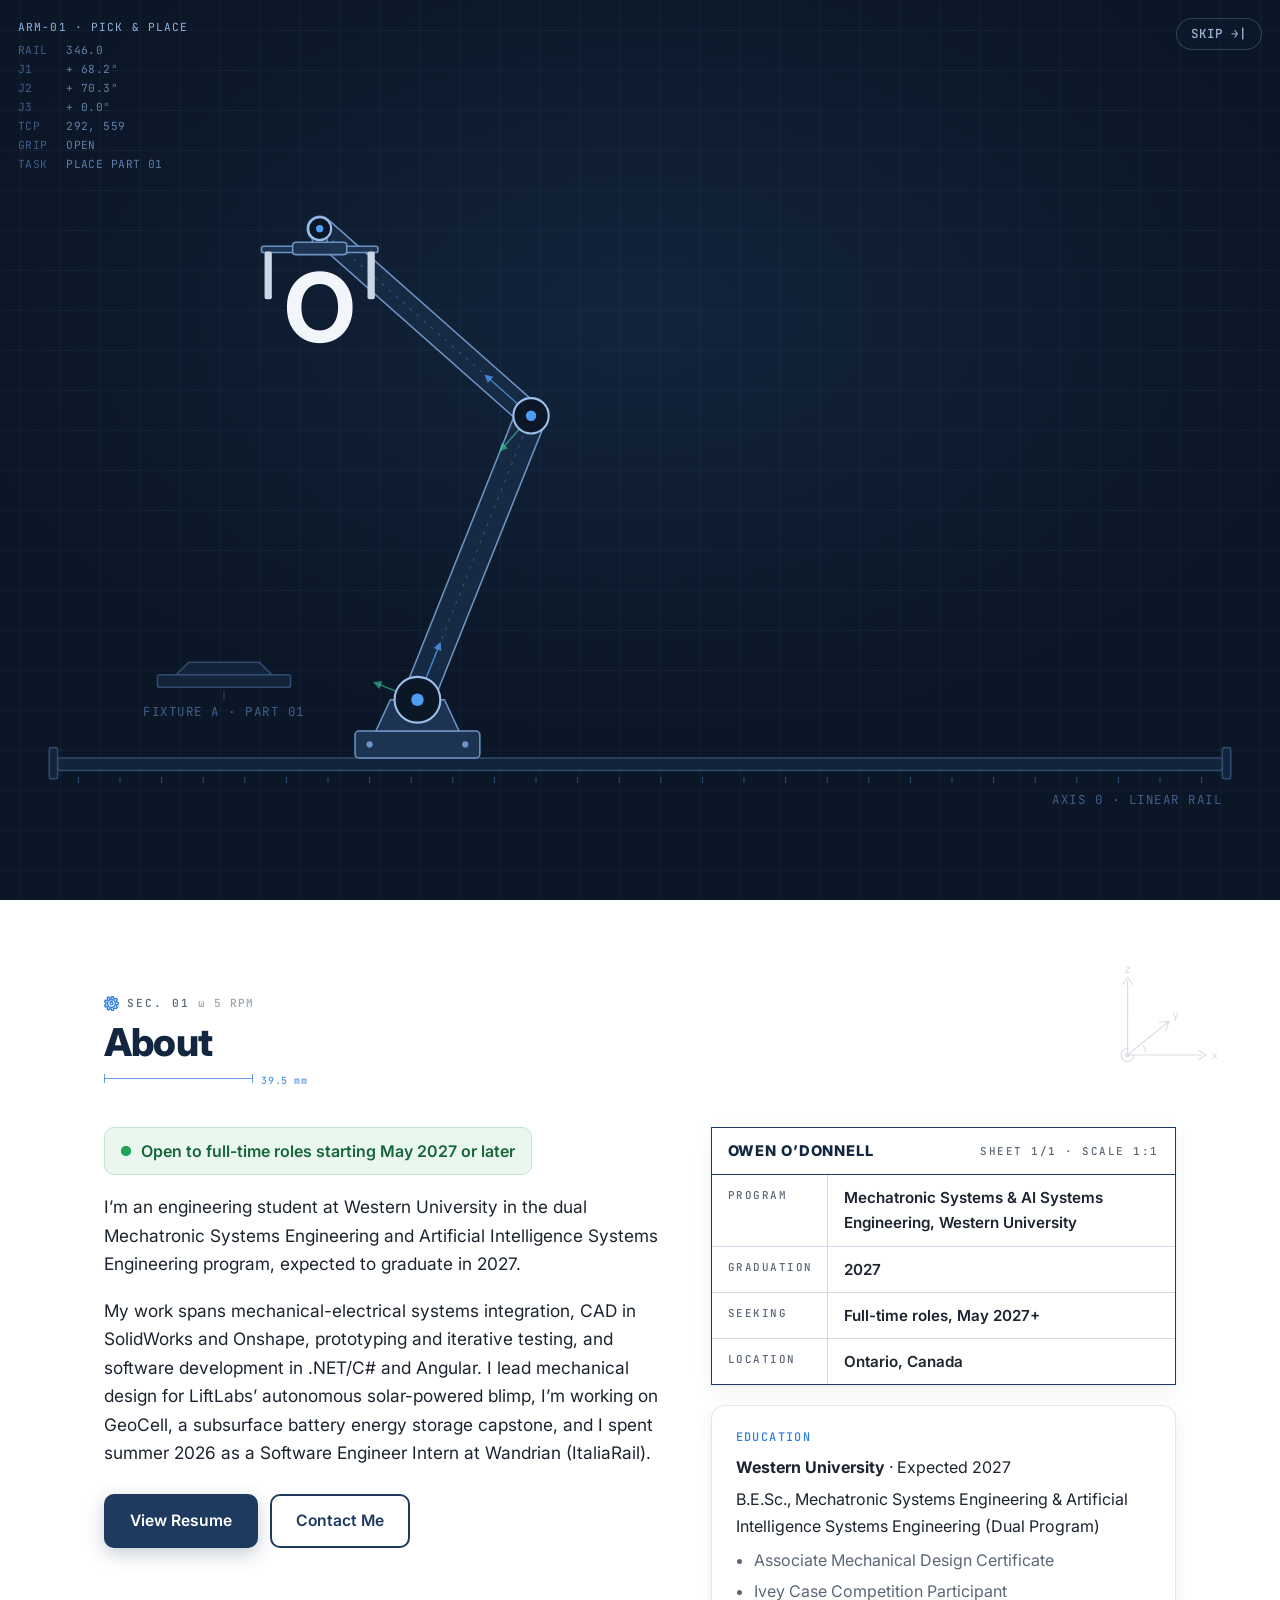
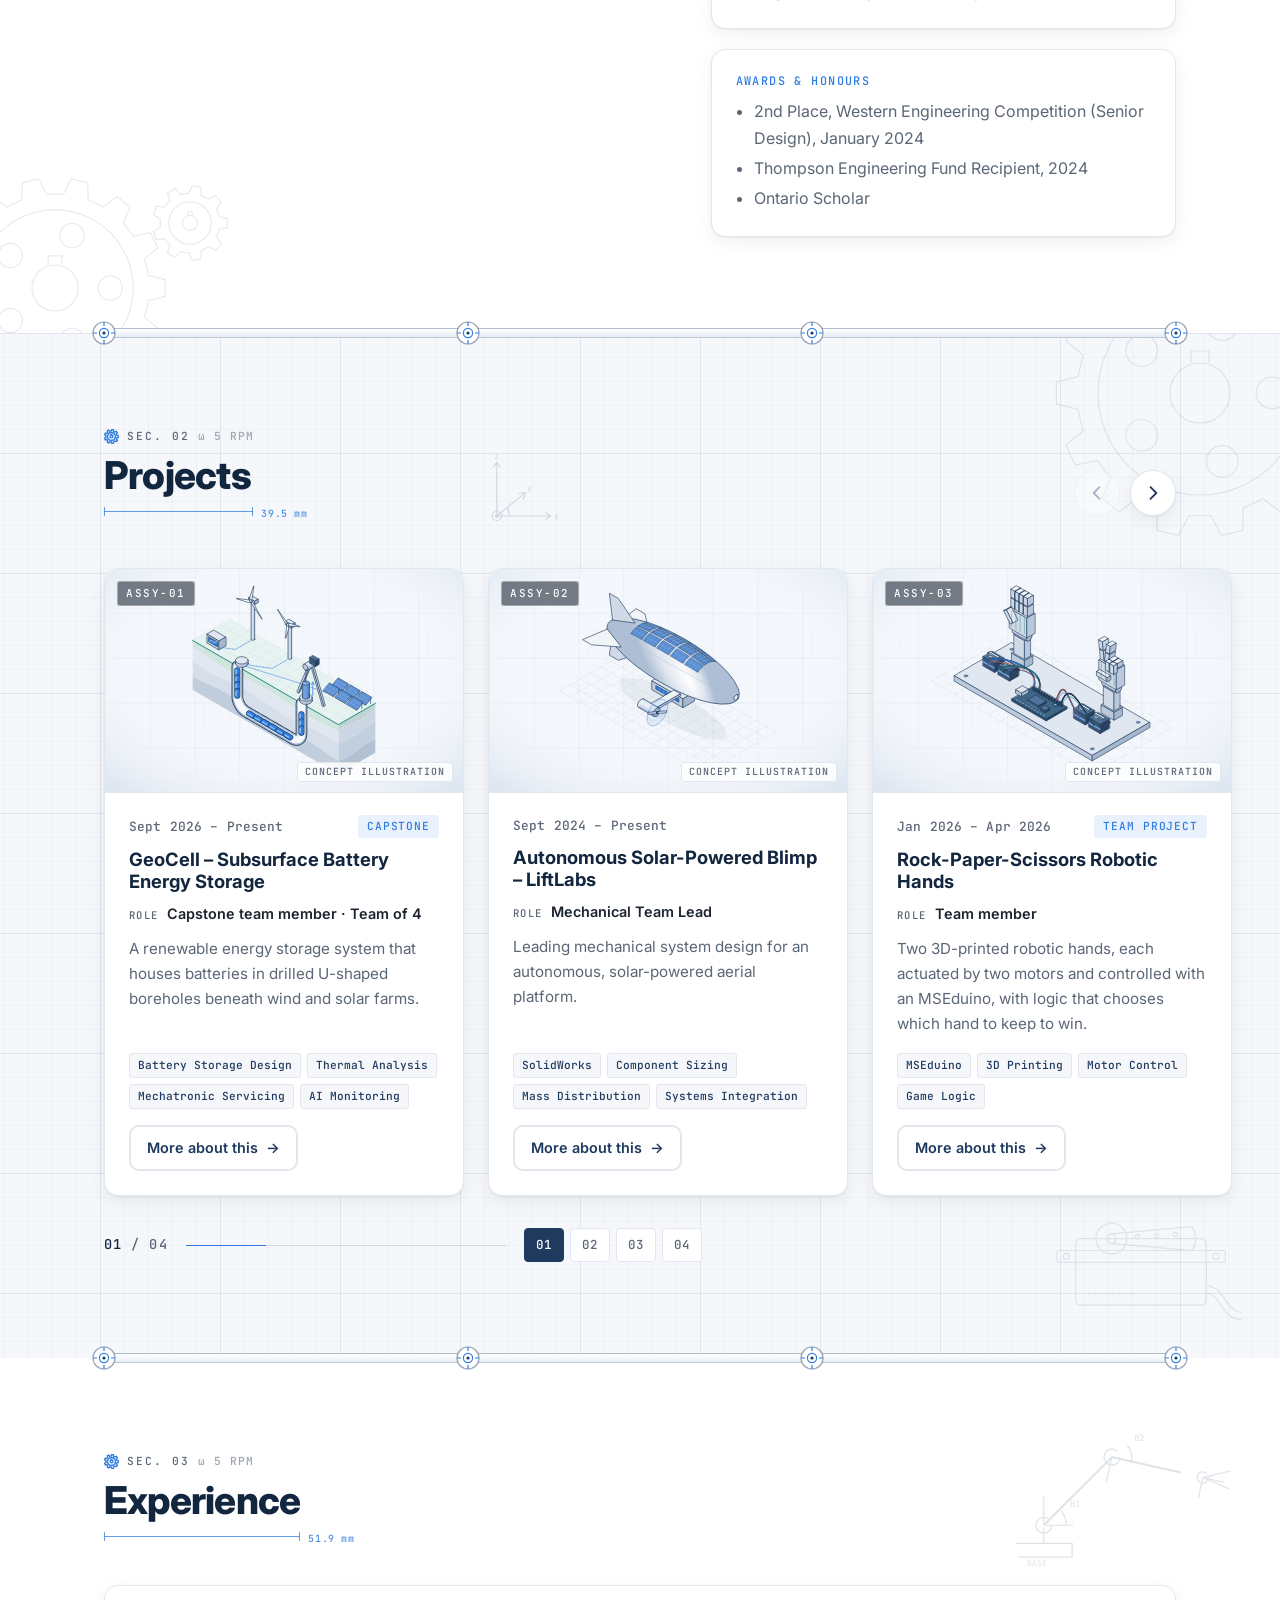
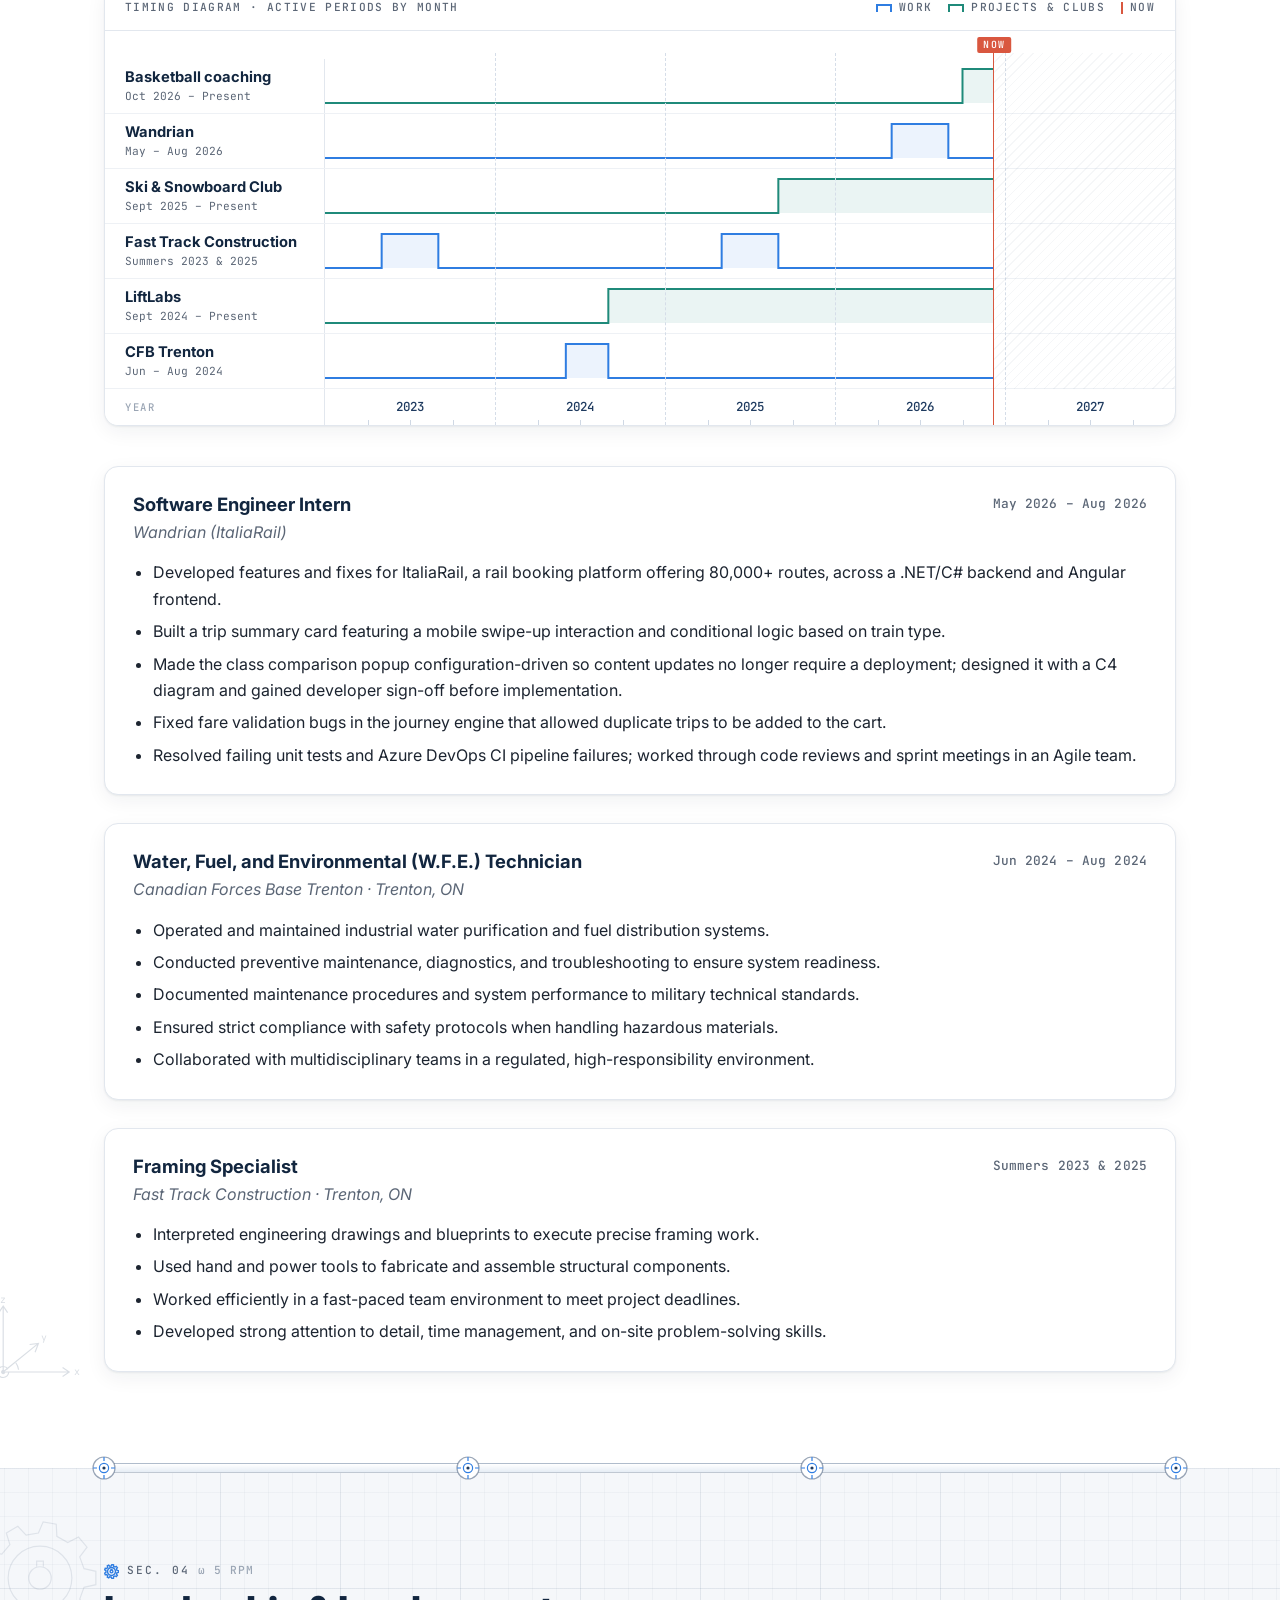
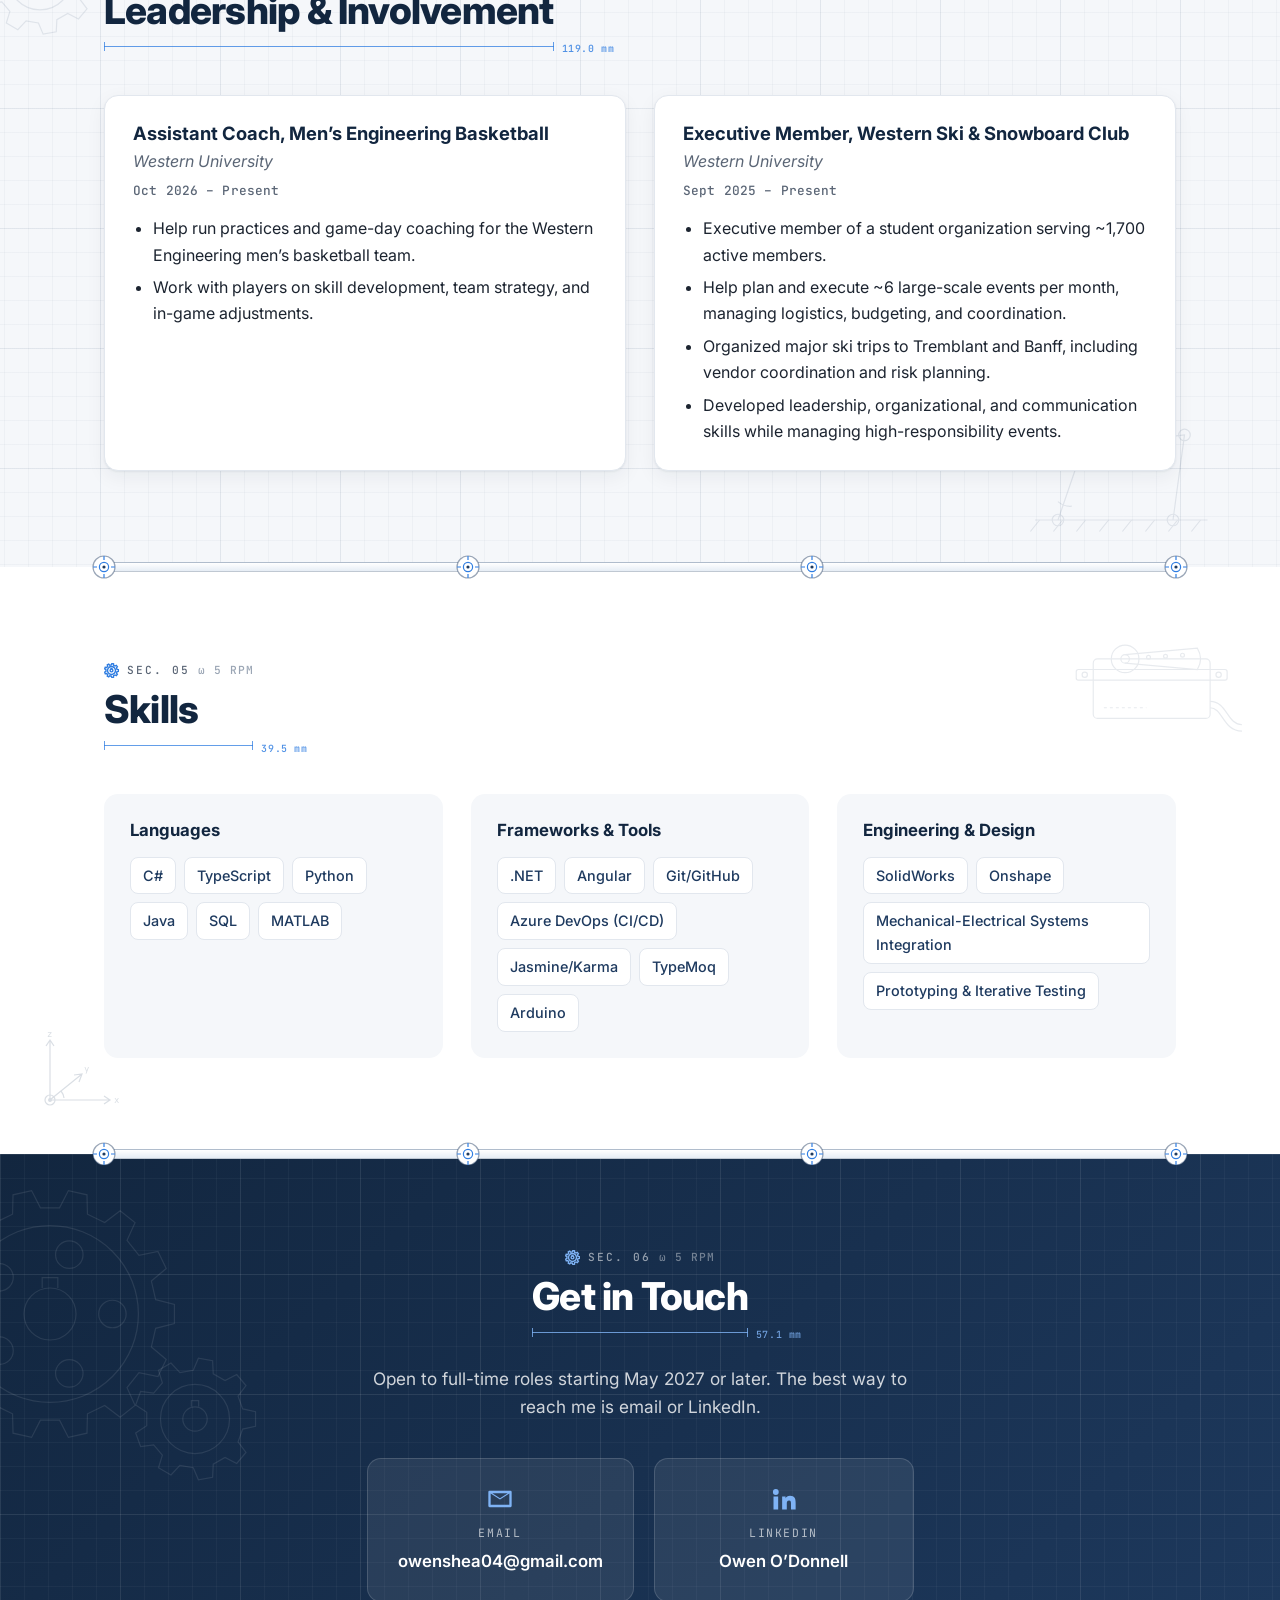
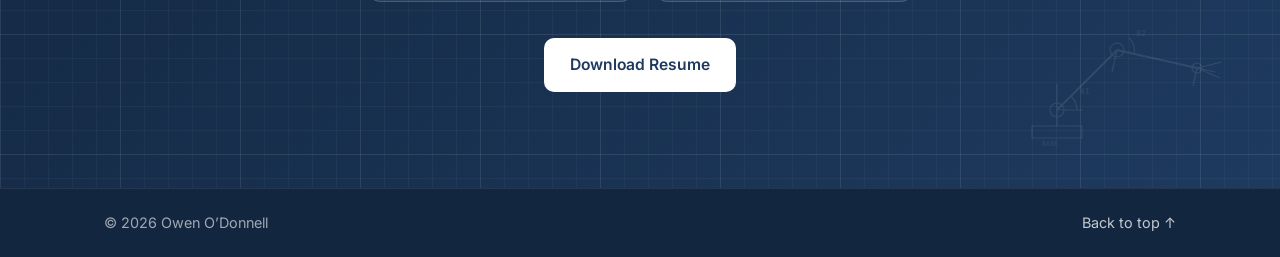
==== commit 8045d0a5: "Mechatronics theme, new intro sequence, project illustrations - Intro: arm picks and rotates the O, " ====
--- a/index.html
+++ b/index.html
@@ -19,6 +19,42 @@
 </head>
 <body class="has-intro">
   <a class="skip-link" href="#about">Skip to content</a>
+<svg class="sprite" aria-hidden="true" focusable="false" width="0" height="0" style="position:absolute;width:0;height:0;overflow:hidden">
+  <defs>
+    <symbol id="i-gear" viewBox="-50 -50 100 100"><g fill="none" stroke="currentColor" vector-effect="non-scaling-stroke"><path d="M40.63 -5.50 L47.86 -3.66 L47.86 3.66 L40.63 5.50 L38.99 12.67 L44.71 17.47 L41.53 24.06 L34.22 22.59 L29.63 28.33 L32.70 35.14 L26.98 39.70 L21.03 35.20 L14.41 38.39 L14.22 45.85 L7.08 47.47 L3.68 40.83 L-3.68 40.83 L-7.08 47.47 L-14.22 45.85 L-14.41 38.39 L-21.03 35.20 L-26.98 39.70 L-32.70 35.14 L-29.63 28.33 L-34.22 22.59 L-41.53 24.06 L-44.71 17.47 L-38.99 12.67 L-40.63 5.50 L-47.86 3.66 L-47.86 -3.66 L-40.63 -5.50 L-38.99 -12.67 L-44.71 -17.47 L-41.53 -24.06 L-34.22 -22.59 L-29.63 -28.33 L-32.70 -35.14 L-26.98 -39.70 L-21.03 -35.20 L-14.41 -38.39 L-14.22 -45.85 L-7.08 -47.47 L-3.68 -40.83 L3.68 -40.83 L7.08 -47.47 L14.22 -45.85 L14.41 -38.39 L21.03 -35.20 L26.98 -39.70 L32.70 -35.14 L29.63 -28.33 L34.22 -22.59 L41.53 -24.06 L44.71 -17.47 L38.99 -12.67Z" vector-effect="non-scaling-stroke"/><circle r="34" vector-effect="non-scaling-stroke"/><circle r="10" vector-effect="non-scaling-stroke"/><path d="M-3 -10V-14H3V-10" vector-effect="non-scaling-stroke"/><circle cx="24.00" cy="0.00" r="5.28" vector-effect="non-scaling-stroke"/><circle cx="7.42" cy="22.83" r="5.28" vector-effect="non-scaling-stroke"/><circle cx="-19.42" cy="14.11" r="5.28" vector-effect="non-scaling-stroke"/><circle cx="-19.42" cy="-14.11" r="5.28" vector-effect="non-scaling-stroke"/><circle cx="7.42" cy="-22.83" r="5.28" vector-effect="non-scaling-stroke"/></g></symbol>
+    <symbol id="i-gear-s" viewBox="-32 -32 64 64"><g fill="none" stroke="currentColor"><path d="M23.48 -4.99 L29.79 -3.55 L29.79 3.55 L23.48 4.99 L21.19 11.27 L25.10 16.43 L20.54 21.87 L14.78 18.91 L8.99 22.25 L8.67 28.72 L1.67 29.95 L-0.84 23.99 L-7.42 22.83 L-11.82 27.57 L-17.97 24.02 L-16.06 17.84 L-20.35 12.72 L-26.78 13.53 L-29.21 6.85 L-23.77 3.34 L-23.77 -3.34 L-29.21 -6.85 L-26.78 -13.53 L-20.35 -12.72 L-16.06 -17.84 L-17.97 -24.02 L-11.82 -27.57 L-7.42 -22.83 L-0.84 -23.99 L1.67 -29.95 L8.67 -28.72 L8.99 -22.25 L14.78 -18.91 L20.54 -21.87 L25.10 -16.43 L21.19 -11.27Z" vector-effect="non-scaling-stroke"/><circle r="17" vector-effect="non-scaling-stroke"/><circle r="6" vector-effect="non-scaling-stroke"/><path d="M-1.8 -6V-9H1.8V-6" vector-effect="non-scaling-stroke"/></g></symbol>
+    <symbol id="i-servo" viewBox="0 0 160 100"><g fill="none" stroke="currentColor">
+      <rect x="20" y="30" width="110" height="56" rx="4" vector-effect="non-scaling-stroke"/><rect x="4" y="40" width="142" height="10" rx="2" vector-effect="non-scaling-stroke"/>
+      <circle cx="12" cy="45" r="2.5" vector-effect="non-scaling-stroke"/><circle cx="138" cy="45" r="2.5" vector-effect="non-scaling-stroke"/>
+      <circle cx="50" cy="30" r="13" vector-effect="non-scaling-stroke"/><circle cx="50" cy="30" r="4" vector-effect="non-scaling-stroke"/>
+      <path d="M50 26 L118 20 Q124 30 118 40 L50 34" vector-effect="non-scaling-stroke"/><circle cx="72" cy="28.5" r="1.8" vector-effect="non-scaling-stroke"/><circle cx="88" cy="27.5" r="1.8" vector-effect="non-scaling-stroke"/><circle cx="104" cy="26.5" r="1.8" vector-effect="non-scaling-stroke"/>
+      <path d="M130 70 C146 70 146 92 160 92 M130 76 C142 76 142 98 160 98" vector-effect="non-scaling-stroke"/>
+      <path d="M30 76 H70" stroke-dasharray="3 3" vector-effect="non-scaling-stroke"/></g></symbol>
+    <symbol id="i-frame" viewBox="-12 -70 100 84"><g fill="none" stroke="currentColor">
+      <path class="ax" d="M0 0 H60 M54 -4 L60 0 L54 4" pathLength="1" vector-effect="non-scaling-stroke"/>
+      <path class="ax" d="M0 0 V-60 M-4 -54 L0 -60 L4 -54" pathLength="1" vector-effect="non-scaling-stroke"/>
+      <path class="ax" d="M0 0 L-0.1 0 L32 -26 M24 -25 L32 -26 L29 -18" pathLength="1" vector-effect="non-scaling-stroke"/>
+      <circle r="5" pathLength="1" vector-effect="non-scaling-stroke"/><circle r="1.4" fill="currentColor" pathLength="1" vector-effect="non-scaling-stroke"/>
+      <path d="M14 -2 A14 14 0 0 0 11 -9" pathLength="1" vector-effect="non-scaling-stroke"/></g>
+      <g fill="currentColor" font-family="JetBrains Mono, ui-monospace, monospace" font-size="9"><text x="64" y="3">x</text><text x="-3" y="-63">z</text><text x="34" y="-28">y</text></g></symbol>
+    <symbol id="i-linkage" viewBox="0 0 200 120"><g fill="none" stroke="currentColor">
+      <path d="M20 100 L170 100" vector-effect="non-scaling-stroke"/><path d="M24 100 l-8 10 M44 100 l-8 10 M64 100 l-8 10 M84 100 l-8 10 M104 100 l-8 10 M124 100 l-8 10 M144 100 l-8 10 M164 100 l-8 10" vector-effect="non-scaling-stroke"/>
+      <path d="M40 100 L62 36 L150 26 L140 100" vector-effect="non-scaling-stroke"/>
+      <circle cx="40" cy="100" r="5" vector-effect="non-scaling-stroke"/><circle cx="62" cy="36" r="5" vector-effect="non-scaling-stroke"/><circle cx="150" cy="26" r="5" vector-effect="non-scaling-stroke"/><circle cx="140" cy="100" r="5" vector-effect="non-scaling-stroke"/>
+      <path d="M106 31 L118 -2" stroke-dasharray="3 3" vector-effect="non-scaling-stroke"/><circle cx="106" cy="31" r="2.5" fill="currentColor" vector-effect="non-scaling-stroke"/>
+      <path d="M52 88 A16 16 0 0 1 40 84" vector-effect="non-scaling-stroke"/></g></symbol>
+    <symbol id="i-chain" viewBox="0 0 220 150"><g fill="none" stroke="currentColor">
+      <rect x="10" y="128" width="50" height="12" vector-effect="non-scaling-stroke" pathLength="1"/><path d="M35 128 V112" vector-effect="non-scaling-stroke" pathLength="1"/>
+      <path d="M35 112 L95 52 L175 70" stroke-width="2" vector-effect="non-scaling-stroke" pathLength="1"/>
+      <circle cx="35" cy="112" r="7" vector-effect="non-scaling-stroke" pathLength="1"/><circle cx="95" cy="52" r="7" vector-effect="non-scaling-stroke" pathLength="1"/><circle cx="175" cy="70" r="5" vector-effect="non-scaling-stroke" pathLength="1"/>
+      <path class="ax" d="M35 112 h26 M35 112 v-26" pathLength="1" vector-effect="non-scaling-stroke"/>
+      <path class="ax" d="M95 52 l22 5 M95 52 l-5 22" pathLength="1" vector-effect="non-scaling-stroke"/>
+      <path class="ax" d="M175 70 l18 4 M175 70 l-4 18" pathLength="1" vector-effect="non-scaling-stroke"/>
+      <path d="M55 112 A20 20 0 0 0 49 98" vector-effect="non-scaling-stroke" pathLength="1"/><path d="M112 56 A17 17 0 0 0 107 40" vector-effect="non-scaling-stroke" pathLength="1"/>
+      <path d="M175 70 L200 64 M175 70 L198 80" stroke-dasharray="2 3" vector-effect="non-scaling-stroke" pathLength="1"/></g>
+      <g fill="currentColor" font-family="JetBrains Mono, ui-monospace, monospace" font-size="8"><text x="58" y="96">θ1</text><text x="114" y="38">θ2</text><text x="20" y="148" font-size="7">BASE</text></g></symbol>
+  </defs>
+</svg>
 
   <header class="site-header">
     <nav class="nav container" aria-label="Primary">
@@ -32,8 +68,9 @@
         <li><a href="#experience">Experience</a></li>
         <li><a href="#leadership">Leadership</a></li>
         <li><a href="#skills">Skills</a></li>
-        <li><a href="#contact">Contact</a></li>
-        <li><a href="resume.pdf" class="nav-cta" target="_blank" rel="noopener">Resume</a></li>
+        <li><a href="resume.pdf" target="_blank" rel="noopener">Resume</a></li>
+        <li class="nav-email-item"><a class="nav-email" href="mailto:owenshea04@gmail.com">owenshea04@gmail.com</a></li>
+        <li><a href="#contact" class="nav-cta">Get in touch</a></li>
       </ul>
     </nav>
   </header>
@@ -48,6 +85,7 @@
         <div><span class="hud-k">RAIL</span><span id="hud-rail">—</span></div>
         <div><span class="hud-k">J1</span><span id="hud-j1">—</span></div>
         <div><span class="hud-k">J2</span><span id="hud-j2">—</span></div>
+        <div><span class="hud-k">J3</span><span id="hud-j3">—</span></div>
         <div><span class="hud-k">TCP</span><span id="hud-tcp">—</span></div>
         <div><span class="hud-k">GRIP</span><span id="hud-grip">—</span></div>
         <div><span class="hud-k">TASK</span><span id="hud-task">—</span></div>
@@ -62,18 +100,25 @@
           <p class="intro-fallback-name">Owen O’Donnell</p>
           <p class="intro-fallback-tag">Mechatronics &amp; AI Systems Engineering · Western University</p>
         </div>
+        <div class="intro-cta" id="intro-cta">
+          <p class="intro-status"><span class="pulse" aria-hidden="true"></span>Graduating 2027 · Available for full-time roles starting May 2027</p>
+          <div class="intro-actions">
+            <a href="#projects" class="btn btn-hero">View work</a>
+            <a href="#contact" class="btn btn-hero-ghost">Get in touch</a>
+          </div>
+        </div>
       </div>
 
       <div class="intro-footer">
-        <a href="#about" class="intro-enter">Enter</a>
-        <span class="intro-scroll" aria-hidden="true">or scroll <span class="chev"></span></span>
+        <a href="#about" class="intro-scroll">Scroll <span class="chev" aria-hidden="true"></span></a>
       </div>
     </section>
 
     <!-- ===== ABOUT ===== -->
     <section class="section" id="about">
+      <div class="deco" aria-hidden="true"><svg class="d d-frame" style="top:64px;right:3%;width:130px"><use href="#i-frame"/></svg><svg class="d d-gear spin-slow" style="bottom:-70px;left:-60px;width:230px"><use href="#i-gear"/></svg><svg class="d d-gear-s spin-slow rev" style="bottom:70px;left:150px;width:80px"><use href="#i-gear-s"/></svg></div>
       <div class="container">
-        <h2 class="section-title">About</h2>
+        <h2 class="section-title" data-sec="01"><span class="sec-tag" aria-hidden="true"><svg class="sec-gear"><use href="#i-gear-s"/></svg>SEC. 01<span class="sec-unit">ω 5 RPM</span></span>About</h2>
         <div class="about-grid">
           <div class="about-text">
             <p class="availability">
@@ -97,6 +142,18 @@
             </div>
           </div>
           <div class="about-facts">
+            <div class="title-block">
+              <div class="tb-head">
+                <span class="tb-name">Owen O’Donnell</span>
+                <span class="tb-ref" aria-hidden="true">SHEET 1/1 · SCALE 1:1</span>
+              </div>
+              <dl>
+                <div><dt>Program</dt><dd>Mechatronic Systems &amp; AI Systems Engineering, Western University</dd></div>
+                <div><dt>Graduation</dt><dd>2027</dd></div>
+                <div><dt>Seeking</dt><dd>Full-time roles, May 2027+</dd></div>
+                <div><dt>Location</dt><dd>Ontario, Canada</dd></div>
+              </dl>
+            </div>
             <div class="fact-card">
               <h3>Education</h3>
               <p><strong>Western University</strong> · Expected 2027</p>
@@ -120,10 +177,12 @@
     </section>
 
     <!-- ===== PROJECTS ===== -->
-    <section class="section section-alt" id="projects">
+    <section class="section section-alt bp-grid" id="projects">
+      <div class="deco" aria-hidden="true"><svg class="d d-gear spin-slow" style="top:-90px;right:-70px;width:300px"><use href="#i-gear"/></svg><svg class="d d-servo" style="bottom:36px;right:3%;width:190px"><use href="#i-servo"/></svg><svg class="d d-frame" style="top:120px;left:38%;width:90px"><use href="#i-frame"/></svg></div>
+      <div class="linkage" aria-hidden="true"><span class="link-bar"></span><svg class="joint" style="--x:0%" viewBox="-14 -14 28 28"><circle class="j-ring" r="11"/><g class="j-rot"><circle r="4.6"/><path d="M0 -11V-7M0 7V11M-11 0H-7M7 0H11"/></g><circle class="j-pin" r="1.6"/></svg><svg class="joint rev" style="--x:34%" viewBox="-14 -14 28 28"><circle class="j-ring" r="11"/><g class="j-rot"><circle r="4.6"/><path d="M0 -11V-7M0 7V11M-11 0H-7M7 0H11"/></g><circle class="j-pin" r="1.6"/></svg><svg class="joint" style="--x:66%" viewBox="-14 -14 28 28"><circle class="j-ring" r="11"/><g class="j-rot"><circle r="4.6"/><path d="M0 -11V-7M0 7V11M-11 0H-7M7 0H11"/></g><circle class="j-pin" r="1.6"/></svg><svg class="joint rev" style="--x:100%" viewBox="-14 -14 28 28"><circle class="j-ring" r="11"/><g class="j-rot"><circle r="4.6"/><path d="M0 -11V-7M0 7V11M-11 0H-7M7 0H11"/></g><circle class="j-pin" r="1.6"/></svg></div>
       <div class="container">
         <div class="section-head">
-          <h2 class="section-title">Projects</h2>
+          <h2 class="section-title" data-sec="02"><span class="sec-tag" aria-hidden="true"><svg class="sec-gear"><use href="#i-gear-s"/></svg>SEC. 02<span class="sec-unit">ω 5 RPM</span></span>Projects</h2>
           <div class="scroll-btns">
             <button class="scroll-btn" data-dir="-1" type="button" aria-label="Scroll projects left">
               <svg viewBox="0 0 24 24" aria-hidden="true"><path d="M15 5l-7 7 7 7"/></svg>
@@ -138,10 +197,12 @@
       <div class="project-track-wrap">
         <div class="project-track" id="project-track" tabindex="0" aria-label="Projects, scroll sideways">
 
-          <article class="project-card">
+          <article class="project-card" id="card-geocell">
             <div class="project-media">
-              <img src="images/geocell.jpg" alt="GeoCell subsurface battery energy storage project" loading="lazy">
-              <span class="placeholder-label">Photo coming soon</span>
+              <span class="part-no">ASSY-01</span>
+              <img class="illus" src="images/illustrations/geocell.svg" alt="Concept illustration: ground cutaway with a U-shaped borehole of battery cartridges beneath wind turbines and solar panels, with a gantry lifting one cartridge out" loading="lazy">
+              <img class="photo" src="images/geocell.jpg" alt="GeoCell subsurface battery energy storage project" loading="lazy">
+              <span class="illus-label">Concept illustration</span>
             </div>
             <div class="project-body">
               <div class="project-meta">
@@ -149,31 +210,38 @@
                 <span class="badge">Capstone</span>
               </div>
               <h3>GeoCell – Subsurface Battery Energy Storage</h3>
+              <p class="project-role"><span class="k">Role</span>Capstone team member · Team of 4</p>
               <p class="project-summary">A renewable energy storage system that houses batteries in drilled U-shaped boreholes beneath wind and solar farms.</p>
+              <ul class="tags" aria-label="Skills and tools"><li>Battery Storage Design</li><li>Thermal Analysis</li><li>Mechatronic Servicing</li><li>AI Monitoring</li></ul>
               <a class="btn btn-small" href="projects/geocell.html">More about this <span aria-hidden="true">→</span></a>
             </div>
           </article>
 
-          <article class="project-card">
+          <article class="project-card" id="card-liftlabs">
             <div class="project-media">
-              <img src="images/liftlabs-blimp.jpg" alt="LiftLabs autonomous solar-powered blimp" loading="lazy">
-              <span class="placeholder-label">Photo coming soon</span>
+              <span class="part-no">ASSY-02</span>
+              <img class="illus" src="images/illustrations/liftlabs.svg" alt="Concept illustration: isometric solar-powered blimp with solar panels on the envelope, a gondola and propellers" loading="lazy">
+              <img class="photo" src="images/liftlabs-blimp.jpg" alt="LiftLabs autonomous solar-powered blimp" loading="lazy">
+              <span class="illus-label">Concept illustration</span>
             </div>
             <div class="project-body">
               <div class="project-meta">
                 <span class="date">Sept 2024 – Present</span>
-                <span class="badge">Mechanical Team Lead</span>
               </div>
               <h3>Autonomous Solar-Powered Blimp – LiftLabs</h3>
+              <p class="project-role"><span class="k">Role</span>Mechanical Team Lead</p>
               <p class="project-summary">Leading mechanical system design for an autonomous, solar-powered aerial platform.</p>
+              <ul class="tags" aria-label="Skills and tools"><li>SolidWorks</li><li>Component Sizing</li><li>Mass Distribution</li><li>Systems Integration</li></ul>
               <a class="btn btn-small" href="projects/liftlabs.html">More about this <span aria-hidden="true">→</span></a>
             </div>
           </article>
 
-          <article class="project-card">
+          <article class="project-card" id="card-rps-hands">
             <div class="project-media">
-              <img src="images/rps-hands.jpg" alt="Rock-paper-scissors robotic hands" loading="lazy">
-              <span class="placeholder-label">Photo coming soon</span>
+              <span class="part-no">ASSY-03</span>
+              <img class="illus" src="images/illustrations/rps-hands.svg" alt="Concept illustration: two robotic hands on a base with servo motors and a microcontroller board wired to them" loading="lazy">
+              <img class="photo" src="images/rps-hands.jpg" alt="Rock-paper-scissors robotic hands" loading="lazy">
+              <span class="illus-label">Concept illustration</span>
             </div>
             <div class="project-body">
               <div class="project-meta">
@@ -181,15 +249,19 @@
                 <span class="badge">Team Project</span>
               </div>
               <h3>Rock-Paper-Scissors Robotic Hands</h3>
+              <p class="project-role"><span class="k">Role</span>Team member</p>
               <p class="project-summary">Two 3D-printed robotic hands, each actuated by two motors and controlled with an MSEduino, with logic that chooses which hand to keep to win.</p>
+              <ul class="tags" aria-label="Skills and tools"><li>MSEduino</li><li>3D Printing</li><li>Motor Control</li><li>Game Logic</li></ul>
               <a class="btn btn-small" href="projects/rps-hands.html">More about this <span aria-hidden="true">→</span></a>
             </div>
           </article>
 
-          <article class="project-card">
+          <article class="project-card" id="card-robotic-arm">
             <div class="project-media">
-              <img src="images/robotic-arm.jpg" alt="Servo-driven robotic arm for the Western Engineering Competition" loading="lazy">
-              <span class="placeholder-label">Photo coming soon</span>
+              <span class="part-no">ASSY-04</span>
+              <img class="illus" src="images/illustrations/robotic-arm.svg" alt="Concept illustration: servo-driven robotic arm gripping a part, with its servos exploded out from the joints" loading="lazy">
+              <img class="photo" src="images/robotic-arm.jpg" alt="Servo-driven robotic arm for the Western Engineering Competition" loading="lazy">
+              <span class="illus-label">Concept illustration</span>
             </div>
             <div class="project-body">
               <div class="project-meta">
@@ -197,40 +269,84 @@
                 <span class="badge badge-award">2nd Place</span>
               </div>
               <h3>Robotic Arm – Western Engineering Competition</h3>
+              <p class="project-role"><span class="k">Role</span>Senior Design Team Member</p>
               <p class="project-summary">A servo-driven robotic arm for precise object manipulation, which placed 2nd in Senior Design.</p>
+              <ul class="tags" aria-label="Skills and tools"><li>SolidWorks</li><li>Servo Actuation</li><li>Material Optimization</li><li>Testing &amp; Iteration</li></ul>
               <a class="btn btn-small" href="projects/robotic-arm.html">More about this <span aria-hidden="true">→</span></a>
             </div>
           </article>
 
+        </div>
+      </div>
+
+      <div class="container">
+        <div class="track-pager" id="track-pager">
+          <span class="track-count" aria-live="polite"><strong id="track-current">01</strong> / 04</span>
+          <span class="track-line" aria-hidden="true"><span class="track-line-fill" id="track-line-fill"></span></span>
+          <div class="track-nums">
+            <button type="button" data-index="0" aria-label="Show project 1: GeoCell">01</button>
+            <button type="button" data-index="1" aria-label="Show project 2: LiftLabs blimp">02</button>
+            <button type="button" data-index="2" aria-label="Show project 3: Rock-Paper-Scissors robotic hands">03</button>
+            <button type="button" data-index="3" aria-label="Show project 4: Robotic arm">04</button>
+          </div>
         </div>
       </div>
     </section>
 
     <!-- ===== EXPERIENCE ===== -->
     <section class="section" id="experience">
+      <div class="deco" aria-hidden="true"><svg class="d d-chain" style="top:40px;right:2%;width:250px"><use href="#i-chain"/></svg><svg class="d d-frame" style="bottom:80px;left:-10px;width:110px"><use href="#i-frame"/></svg></div>
+      <div class="linkage" aria-hidden="true"><span class="link-bar"></span><svg class="joint" style="--x:0%" viewBox="-14 -14 28 28"><circle class="j-ring" r="11"/><g class="j-rot"><circle r="4.6"/><path d="M0 -11V-7M0 7V11M-11 0H-7M7 0H11"/></g><circle class="j-pin" r="1.6"/></svg><svg class="joint rev" style="--x:34%" viewBox="-14 -14 28 28"><circle class="j-ring" r="11"/><g class="j-rot"><circle r="4.6"/><path d="M0 -11V-7M0 7V11M-11 0H-7M7 0H11"/></g><circle class="j-pin" r="1.6"/></svg><svg class="joint" style="--x:66%" viewBox="-14 -14 28 28"><circle class="j-ring" r="11"/><g class="j-rot"><circle r="4.6"/><path d="M0 -11V-7M0 7V11M-11 0H-7M7 0H11"/></g><circle class="j-pin" r="1.6"/></svg><svg class="joint rev" style="--x:100%" viewBox="-14 -14 28 28"><circle class="j-ring" r="11"/><g class="j-rot"><circle r="4.6"/><path d="M0 -11V-7M0 7V11M-11 0H-7M7 0H11"/></g><circle class="j-pin" r="1.6"/></svg></div>
       <div class="container">
-        <h2 class="section-title">Experience</h2>
-        <div class="exp-layout">
-          <aside class="exp-rail" aria-hidden="true">
-            <div class="exp-track">
-              <div class="exp-fill"></div>
-              <div class="exp-node" style="--pos:0">
-                <span class="exp-dot"></span>
-                <span class="exp-node-label"><strong>2026</strong><span>Wandrian</span></span>
-              </div>
-              <div class="exp-node" style="--pos:0.5">
-                <span class="exp-dot"></span>
-                <span class="exp-node-label"><strong>2024</strong><span>CFB Trenton</span></span>
-              </div>
-              <div class="exp-node" style="--pos:1">
-                <span class="exp-dot"></span>
-                <span class="exp-node-label"><strong>2023 &amp; 2025</strong><span>Fast Track</span></span>
-              </div>
-            </div>
-          </aside>
+        <h2 class="section-title" data-sec="03"><span class="sec-tag" aria-hidden="true"><svg class="sec-gear"><use href="#i-gear-s"/></svg>SEC. 03<span class="sec-unit">ω 5 RPM</span></span>Experience</h2>
+        <figure class="td" id="timing">
+          <figcaption class="td-head">
+            <span>Timing diagram · active periods by month</span>
+            <span class="td-legend" aria-hidden="true">
+              <span><i class="sw sw-work"></i>Work</span>
+              <span><i class="sw sw-act"></i>Projects &amp; clubs</span>
+              <span><i class="sw sw-now"></i>Now</span>
+            </span>
+          </figcaption>
+          <div class="td-scroll" tabindex="0" aria-label="Timing diagram, scrolls sideways on small screens">
+            <div class="td-inner">
+              <div class="td-rows">
+                <a class="td-row" data-kind="act" data-spans="2026-10:now" href="#leadership">
+                  <span class="td-label"><strong>Basketball coaching</strong><small>Oct 2026 – Present</small></span>
+                  <span class="td-signal" aria-hidden="true"></span>
+                </a>
+                <a class="td-row" data-kind="work" data-spans="2026-05:2026-08" href="#exp-wandrian">
+                  <span class="td-label"><strong>Wandrian</strong><small>May – Aug 2026</small></span>
+                  <span class="td-signal" aria-hidden="true"></span>
+                </a>
+                <a class="td-row" data-kind="act" data-spans="2025-09:now" href="#leadership">
+                  <span class="td-label"><strong>Ski &amp; Snowboard Club</strong><small>Sept 2025 – Present</small></span>
+                  <span class="td-signal" aria-hidden="true"></span>
+                </a>
+                <a class="td-row" data-kind="work" data-spans="2023-05:2023-08,2025-05:2025-08" href="#exp-fasttrack">
+                  <span class="td-label"><strong>Fast Track Construction</strong><small>Summers 2023 &amp; 2025</small></span>
+                  <span class="td-signal" aria-hidden="true"></span>
+                </a>
+                <a class="td-row" data-kind="act" data-spans="2024-09:now" href="projects/liftlabs.html">
+                  <span class="td-label"><strong>LiftLabs</strong><small>Sept 2024 – Present</small></span>
+                  <span class="td-signal" aria-hidden="true"></span>
+                </a>
+                <a class="td-row" data-kind="work" data-spans="2024-06:2024-08" href="#exp-cfb">
+                  <span class="td-label"><strong>CFB Trenton</strong><small>Jun – Aug 2024</small></span>
+                  <span class="td-signal" aria-hidden="true"></span>
+                </a>
+              </div>
+              <div class="td-axis" aria-hidden="true">
+                <span class="td-axis-label">Year</span>
+                <span class="td-years"></span>
+              </div>
+              <div class="td-overlay" aria-hidden="true"></div>
+            </div>
+          </div>
+        </figure>
 
           <div class="exp-list">
-            <article class="exp-card">
+            <article class="exp-card" id="exp-wandrian">
               <div class="exp-head">
                 <div>
                   <h3>Software Engineer Intern</h3>
@@ -247,7 +363,7 @@
               </ul>
             </article>
 
-            <article class="exp-card">
+            <article class="exp-card" id="exp-cfb">
               <div class="exp-head">
                 <div>
                   <h3>Water, Fuel, and Environmental (W.F.E.) Technician</h3>
@@ -264,7 +380,7 @@
               </ul>
             </article>
 
-            <article class="exp-card">
+            <article class="exp-card" id="exp-fasttrack">
               <div class="exp-head">
                 <div>
                   <h3>Framing Specialist</h3>
@@ -280,14 +396,15 @@
               </ul>
             </article>
           </div>
-        </div>
       </div>
     </section>
 
     <!-- ===== LEADERSHIP ===== -->
-    <section class="section section-alt" id="leadership">
+    <section class="section section-alt bp-grid" id="leadership">
+      <div class="deco" aria-hidden="true"><svg class="d d-linkage" style="bottom:24px;right:3%;width:230px"><use href="#i-linkage"/></svg><svg class="d d-gear-s spin-slow" style="top:50px;left:-20px;width:120px"><use href="#i-gear-s"/></svg></div>
+      <div class="linkage" aria-hidden="true"><span class="link-bar"></span><svg class="joint" style="--x:0%" viewBox="-14 -14 28 28"><circle class="j-ring" r="11"/><g class="j-rot"><circle r="4.6"/><path d="M0 -11V-7M0 7V11M-11 0H-7M7 0H11"/></g><circle class="j-pin" r="1.6"/></svg><svg class="joint rev" style="--x:34%" viewBox="-14 -14 28 28"><circle class="j-ring" r="11"/><g class="j-rot"><circle r="4.6"/><path d="M0 -11V-7M0 7V11M-11 0H-7M7 0H11"/></g><circle class="j-pin" r="1.6"/></svg><svg class="joint" style="--x:66%" viewBox="-14 -14 28 28"><circle class="j-ring" r="11"/><g class="j-rot"><circle r="4.6"/><path d="M0 -11V-7M0 7V11M-11 0H-7M7 0H11"/></g><circle class="j-pin" r="1.6"/></svg><svg class="joint rev" style="--x:100%" viewBox="-14 -14 28 28"><circle class="j-ring" r="11"/><g class="j-rot"><circle r="4.6"/><path d="M0 -11V-7M0 7V11M-11 0H-7M7 0H11"/></g><circle class="j-pin" r="1.6"/></svg></div>
       <div class="container">
-        <h2 class="section-title">Leadership &amp; Involvement</h2>
+        <h2 class="section-title" data-sec="04"><span class="sec-tag" aria-hidden="true"><svg class="sec-gear"><use href="#i-gear-s"/></svg>SEC. 04<span class="sec-unit">ω 5 RPM</span></span>Leadership &amp; Involvement</h2>
         <div class="leadership-grid">
           <article class="lead-card">
             <div class="exp-head stacked">
@@ -323,8 +440,10 @@
 
     <!-- ===== SKILLS ===== -->
     <section class="section" id="skills">
+      <div class="deco" aria-hidden="true"><svg class="d d-servo" style="top:60px;right:3%;width:170px"><use href="#i-servo"/></svg><svg class="d d-frame" style="bottom:40px;left:3%;width:100px"><use href="#i-frame"/></svg></div>
+      <div class="linkage" aria-hidden="true"><span class="link-bar"></span><svg class="joint" style="--x:0%" viewBox="-14 -14 28 28"><circle class="j-ring" r="11"/><g class="j-rot"><circle r="4.6"/><path d="M0 -11V-7M0 7V11M-11 0H-7M7 0H11"/></g><circle class="j-pin" r="1.6"/></svg><svg class="joint rev" style="--x:34%" viewBox="-14 -14 28 28"><circle class="j-ring" r="11"/><g class="j-rot"><circle r="4.6"/><path d="M0 -11V-7M0 7V11M-11 0H-7M7 0H11"/></g><circle class="j-pin" r="1.6"/></svg><svg class="joint" style="--x:66%" viewBox="-14 -14 28 28"><circle class="j-ring" r="11"/><g class="j-rot"><circle r="4.6"/><path d="M0 -11V-7M0 7V11M-11 0H-7M7 0H11"/></g><circle class="j-pin" r="1.6"/></svg><svg class="joint rev" style="--x:100%" viewBox="-14 -14 28 28"><circle class="j-ring" r="11"/><g class="j-rot"><circle r="4.6"/><path d="M0 -11V-7M0 7V11M-11 0H-7M7 0H11"/></g><circle class="j-pin" r="1.6"/></svg></div>
       <div class="container">
-        <h2 class="section-title">Skills</h2>
+        <h2 class="section-title" data-sec="05"><span class="sec-tag" aria-hidden="true"><svg class="sec-gear"><use href="#i-gear-s"/></svg>SEC. 05<span class="sec-unit">ω 5 RPM</span></span>Skills</h2>
         <div class="skills-grid">
           <div class="skill-group">
             <h3>Languages</h3>
@@ -349,9 +468,11 @@
     </section>
 
     <!-- ===== CONTACT ===== -->
-    <section class="section section-dark" id="contact">
+    <section class="section section-dark bp-grid" id="contact">
+      <div class="deco" aria-hidden="true"><svg class="d d-gear spin-slow" style="top:30px;left:-80px;width:260px"><use href="#i-gear"/></svg><svg class="d d-gear-s spin-slow rev" style="top:200px;left:130px;width:130px"><use href="#i-gear-s"/></svg><svg class="d d-chain" style="bottom:40px;right:3%;width:220px"><use href="#i-chain"/></svg></div>
+      <div class="linkage" aria-hidden="true"><span class="link-bar"></span><svg class="joint" style="--x:0%" viewBox="-14 -14 28 28"><circle class="j-ring" r="11"/><g class="j-rot"><circle r="4.6"/><path d="M0 -11V-7M0 7V11M-11 0H-7M7 0H11"/></g><circle class="j-pin" r="1.6"/></svg><svg class="joint rev" style="--x:34%" viewBox="-14 -14 28 28"><circle class="j-ring" r="11"/><g class="j-rot"><circle r="4.6"/><path d="M0 -11V-7M0 7V11M-11 0H-7M7 0H11"/></g><circle class="j-pin" r="1.6"/></svg><svg class="joint" style="--x:66%" viewBox="-14 -14 28 28"><circle class="j-ring" r="11"/><g class="j-rot"><circle r="4.6"/><path d="M0 -11V-7M0 7V11M-11 0H-7M7 0H11"/></g><circle class="j-pin" r="1.6"/></svg><svg class="joint rev" style="--x:100%" viewBox="-14 -14 28 28"><circle class="j-ring" r="11"/><g class="j-rot"><circle r="4.6"/><path d="M0 -11V-7M0 7V11M-11 0H-7M7 0H11"/></g><circle class="j-pin" r="1.6"/></svg></div>
       <div class="container contact-inner">
-        <h2 class="section-title">Get in Touch</h2>
+        <h2 class="section-title" data-sec="06"><span class="sec-tag" aria-hidden="true"><svg class="sec-gear"><use href="#i-gear-s"/></svg>SEC. 06<span class="sec-unit">ω 5 RPM</span></span>Get in Touch</h2>
         <p class="contact-lead">Open to full-time roles starting May 2027 or later. The best way to reach me is email or LinkedIn.</p>
         <div class="contact-links">
           <a class="contact-card" href="mailto:owenshea04@gmail.com">
--- a/styles.css
+++ b/styles.css
@@ -132,13 +132,31 @@
 }
 .nav-links a:hover { color: var(--navy); background: var(--bg-alt); text-decoration: none; }
 .nav-links a.active { color: var(--accent); background: var(--accent-soft); }
+.nav-email-item {
+  margin-left: 6px;
+  padding-left: 10px;
+  border-left: 1px solid var(--border);
+}
+.nav-links a.nav-email {
+  font-family: var(--mono);
+  font-size: 0.8rem;
+  letter-spacing: 0.01em;
+  color: var(--navy);
+}
 .nav-links a.nav-cta {
   margin-left: 8px;
   color: #fff;
-  background: var(--navy);
+  background: var(--accent);
   padding: 8px 16px;
-}
-.nav-links a.nav-cta:hover { background: var(--navy-deep); color: #fff; }
+  font-weight: 600;
+  box-shadow: 0 4px 14px rgba(47, 125, 225, 0.32);
+}
+.nav-links a.nav-cta:hover { background: #2368c4; color: #fff; }
+
+/* The email only fits on wide screens; the mobile menu shows it again */
+@media (min-width: 901px) and (max-width: 1139px) {
+  .nav-email-item { display: none; }
+}
 
 .nav-toggle {
   display: none;
@@ -192,6 +210,10 @@
   background: var(--bg);
 }
 .btn-small:hover { border-color: var(--navy); background: var(--navy); color: #fff; }
+.btn-hero { background: #eef4fb; color: var(--ink); }
+.btn-hero:hover { background: #fff; box-shadow: 0 8px 24px rgba(79, 156, 245, 0.28); }
+.btn-hero-ghost { border-color: rgba(159, 192, 236, 0.5); color: #eef4fb; background: rgba(13, 27, 46, 0.4); }
+.btn-hero-ghost:hover { border-color: #eef4fb; }
 
 /* ===== Intro ===== */
 .intro {
@@ -213,12 +235,15 @@
 }
 
 .intro-stage {
+  --stage-top: calc(56px + env(safe-area-inset-top, 0px));
   position: relative;
   flex: 1;
   min-height: 0;
-  padding: calc(56px + env(safe-area-inset-top, 0px)) 16px 0;
-  display: flex;
-}
+  padding: var(--stage-top) 16px 0;
+  display: flex;
+}
+html.js .intro-stage { container-type: size; }
+html:not(.js) .intro-stage { flex-direction: column; justify-content: center; gap: 28px; }
 #intro-svg { width: 100%; height: 100%; display: block; overflow: visible; }
 
 .intro-fallback { display: none; }
@@ -236,35 +261,55 @@
 
 .intro-footer {
   flex: 0 0 auto;
-  height: calc(118px + env(safe-area-inset-bottom, 0px));
+  height: calc(64px + env(safe-area-inset-bottom, 0px));
   padding-bottom: env(safe-area-inset-bottom, 0px);
   display: flex;
+  align-items: center;
+  justify-content: center;
+  opacity: 0;
+  pointer-events: none;
+  transition: opacity 0.8s ease 0.6s;
+}
+html:not(.js) .intro-footer,
+.intro.is-done .intro-footer { opacity: 1; pointer-events: auto; }
+
+/* Hero status + buttons. With JS it is pinned just under the SVG tagline. */
+.intro-cta {
+  display: flex;
   flex-direction: column;
   align-items: center;
-  justify-content: center;
-  gap: 10px;
+  gap: 18px;
+  padding: 0 16px;
+  text-align: center;
   opacity: 0;
   transform: translateY(10px);
   pointer-events: none;
-  transition: opacity 0.8s ease 0.5s, transform 0.8s ease 0.5s;
-}
-html:not(.js) .intro-footer,
-.intro.is-done .intro-footer { opacity: 1; transform: none; pointer-events: auto; }
-
-.intro-enter {
-  display: inline-flex;
-  align-items: center;
-  padding: 11px 34px;
-  border-radius: 999px;
-  border: 1.5px solid rgba(159, 192, 236, 0.55);
-  color: #eef4fb;
-  font-weight: 600;
-  letter-spacing: 0.14em;
-  text-transform: uppercase;
-  font-size: 0.82rem;
-  transition: background 0.2s, border-color 0.2s, color 0.2s;
-}
-.intro-enter:hover { background: #eef4fb; color: var(--ink); border-color: #eef4fb; text-decoration: none; }
+  transition: opacity 0.7s ease 0.3s, transform 0.7s ease 0.3s;
+}
+/* Same scale the SVG uses (preserveAspectRatio "meet"), so the block tracks the tagline at any size */
+html.js .intro-cta {
+  --s: min(100cqw / var(--vb-w, 1200), 100cqh / var(--vb-h, 700));
+  position: absolute;
+  z-index: 3;
+  left: 0;
+  right: 0;
+  top: calc(var(--stage-top) + (100cqh - var(--vb-h, 700) * var(--s)) / 2 + var(--cta-y, 350) * var(--s));
+}
+html:not(.js) .intro-cta,
+.intro.is-done .intro-cta { opacity: 1; transform: none; pointer-events: auto; }
+.intro-status {
+  max-width: 46em;
+  margin: 0;
+  font: 500 0.8rem/1.5 var(--mono);
+  letter-spacing: 0.05em;
+  color: #b4c7df;
+}
+.intro-status .pulse { display: inline-block; vertical-align: 0.05em; margin-right: 10px; width: 8px; height: 8px; background: #3ccf7f; }
+.intro-status .pulse::after { background: #3ccf7f; }
+.intro-actions { display: flex; flex-wrap: wrap; justify-content: center; gap: 12px; }
+.intro-actions .btn { padding: 11px 24px; font-size: 0.95rem; }
+
+.intro-scroll:hover { color: #b4c7df; text-decoration: none; }
 .intro-scroll {
   font-family: var(--mono);
   font-size: 0.72rem;
@@ -337,13 +382,28 @@
 .tray-tick { stroke: #2f4b70; stroke-width: 1; }
 .tray-label, .rail-label { font-family: var(--mono); font-size: 12px; fill: #3f5f88; letter-spacing: 0.12em; }
 .tray-group { transition: opacity 1s ease; }
-.intro.is-done .tray-group { opacity: 0.25; }
+.intro.is-done .tray-group { opacity: 0; }
+.fixture { fill: #13233a; stroke: #2f4b70; stroke-width: 1.5; }
+.axis-x { stroke: #4f9cf5; stroke-width: 1.4; opacity: 0.75; }
+.axis-y { stroke: #3ccf9f; stroke-width: 1.4; opacity: 0.6; }
+.axis-tip-x { fill: #4f9cf5; opacity: 0.75; }
+.axis-tip-y { fill: #3ccf9f; opacity: 0.6; }
+.rot-arc { fill: none; stroke: #4f9cf5; stroke-width: 1.4; stroke-dasharray: 4 3; }
+.rot-label { font-family: var(--mono); font-size: 13px; fill: #8fb3e0; letter-spacing: 0.06em; }
+.rot-group { opacity: 0; transition: opacity 0.25s ease; }
+.rot-group.on { opacity: 1; }
+.arm-beam { stroke: #4f9cf5; stroke-width: 1.5; opacity: 0; }
+.arm-beam-glow { stroke: #4f9cf5; stroke-width: 10; opacity: 0; }
+.arm-beam.on { opacity: 0.85; }
+.arm-beam-glow.on { opacity: 0.16; }
 
 .intro-letter {
   font-family: "Inter", system-ui, -apple-system, "Segoe UI", Roboto, Arial, sans-serif;
   font-weight: 700;
   fill: #f2f6fb;
-}
+  transition: fill 0.7s ease;
+}
+.intro-letter.hot { fill: #6fb0ff; transition: none; }
 .intro-tagline {
   font-family: "Inter", system-ui, -apple-system, "Segoe UI", Roboto, Arial, sans-serif;
   font-weight: 500;
@@ -366,28 +426,47 @@
 
 /* ===== Sections ===== */
 .section { padding-block: 96px; }
-.section-alt { background: var(--bg-alt); }
-
+.section-alt { background-color: var(--bg-alt); }
+
+/* Faint blueprint grid: minor 24px, major 120px */
+.bp-grid {
+  --grid-minor: rgba(30, 58, 95, 0.035);
+  --grid-major: rgba(30, 58, 95, 0.06);
+  background-image:
+    linear-gradient(var(--grid-major) 1px, transparent 1px),
+    linear-gradient(90deg, var(--grid-major) 1px, transparent 1px),
+    linear-gradient(var(--grid-minor) 1px, transparent 1px),
+    linear-gradient(90deg, var(--grid-minor) 1px, transparent 1px);
+  background-size: 120px 120px, 120px 120px, 24px 24px, 24px 24px;
+  background-position: center top;
+}
+
+/* Section headings: small sheet reference + a dimension line with end ticks */
 .section-title {
+  --dim: rgba(47, 125, 225, 0.75);
+  width: fit-content;
+  max-width: 100%;
   font-size: clamp(1.8rem, 4vw, 2.4rem);
   font-weight: 800;
   letter-spacing: -0.02em;
   margin-bottom: 44px;
   position: relative;
-  padding-bottom: 14px;
+  padding-bottom: 18px;
 }
 .section-title::after {
   content: "";
   position: absolute;
   left: 0;
+  right: 0;
   bottom: 0;
-  width: 52px;
-  height: 4px;
-  border-radius: 4px;
-  background: var(--accent);
-}
-
-.date { font-size: 0.88rem; font-weight: 600; color: var(--muted); white-space: nowrap; }
+  height: 9px;
+  background:
+    linear-gradient(var(--dim), var(--dim)) left center / 100% 1px no-repeat,
+    linear-gradient(var(--dim), var(--dim)) left center / 1px 100% no-repeat,
+    linear-gradient(var(--dim), var(--dim)) right center / 1px 100% no-repeat;
+}
+
+.date { font-family: var(--mono); font-size: 0.8rem; font-weight: 500; letter-spacing: 0.01em; color: var(--muted); white-space: nowrap; }
 .org { margin: 4px 0 0; color: var(--muted); font-style: italic; }
 
 /* ===== About ===== */
@@ -439,12 +518,45 @@
   box-shadow: var(--shadow);
 }
 .fact-card h3 {
-  font-size: 0.8rem;
+  font: 500 0.74rem/1.2 var(--mono);
   text-transform: uppercase;
-  letter-spacing: 0.08em;
+  letter-spacing: 0.12em;
   color: var(--accent);
   margin-bottom: 10px;
 }
+
+/* Title block, styled like the corner of an engineering drawing */
+.title-block {
+  background: var(--bg);
+  border: 1.5px solid var(--navy);
+  box-shadow: var(--shadow);
+}
+.tb-head {
+  display: flex;
+  justify-content: space-between;
+  align-items: center;
+  gap: 12px;
+  padding: 11px 16px;
+  border-bottom: 1.5px solid var(--navy);
+}
+.tb-name { font-weight: 800; font-size: 0.92rem; letter-spacing: 0.06em; text-transform: uppercase; color: var(--navy-deep); }
+.tb-ref { font: 500 0.68rem/1 var(--mono); letter-spacing: 0.14em; color: var(--muted); white-space: nowrap; }
+.title-block dl { margin: 0; }
+.title-block dl > div {
+  display: grid;
+  grid-template-columns: 116px 1fr;
+  border-bottom: 1px solid #cfd8e4;
+}
+.title-block dl > div:last-child { border-bottom: 0; }
+.title-block dt {
+  padding: 12px 16px;
+  border-right: 1px solid #cfd8e4;
+  font: 500 0.68rem/1.5 var(--mono);
+  letter-spacing: 0.14em;
+  text-transform: uppercase;
+  color: var(--muted);
+}
+.title-block dd { margin: 0; padding: 10px 16px; font-weight: 600; font-size: 0.95rem; color: var(--text); }
 .fact-card p { margin: 0 0 6px; }
 .fact-card ul { padding-left: 18px; margin-top: 8px; color: var(--muted); }
 .fact-card li + li { margin-top: 4px; }
@@ -507,110 +619,286 @@
 .project-media {
   position: relative;
   aspect-ratio: 16 / 10;
-  background: linear-gradient(135deg, rgba(30, 58, 95, 0.95), rgba(47, 125, 225, 0.85)), var(--navy);
+  background: #f4f7fb;
+  border-bottom: 1px solid var(--border);
   overflow: hidden;
 }
 .project-media img {
+  position: absolute;
+  inset: 0;
   width: 100%;
   height: 100%;
   object-fit: cover;
-  position: relative;
-  z-index: 1;
-}
-.project-media .placeholder-label {
-  position: absolute;
-  inset: 0;
-  display: flex;
-  align-items: center;
-  justify-content: center;
-  color: rgba(255, 255, 255, 0.85);
-  font-weight: 600;
-  font-size: 0.95rem;
-  letter-spacing: 0.02em;
-  background-image:
-    linear-gradient(rgba(255, 255, 255, 0.07) 1px, transparent 1px),
-    linear-gradient(90deg, rgba(255, 255, 255, 0.07) 1px, transparent 1px);
-  background-size: 28px 28px;
-}
-.project-media:not(.is-placeholder) .placeholder-label { display: none; }
-.project-media.is-placeholder img { display: none; }
+}
+/* A real photo at images/<name>.jpg replaces the concept illustration once it loads */
+.project-media .photo { opacity: 0; transition: opacity 0.4s ease; }
+.project-media.has-photo .photo { opacity: 1; }
+.project-media.has-photo .illus,
+.project-media.has-photo .illus-label { visibility: hidden; }
+.illus-label {
+  position: absolute;
+  z-index: 2;
+  right: 10px;
+  bottom: 10px;
+  padding: 4px 7px;
+  font: 500 0.62rem/1 var(--mono);
+  letter-spacing: 0.1em;
+  text-transform: uppercase;
+  color: var(--muted);
+  background: rgba(255, 255, 255, 0.85);
+  border: 1px solid var(--border);
+  border-radius: 3px;
+}
+
+.part-no {
+  display: inline-block;
+  font: 500 0.68rem/1 var(--mono);
+  letter-spacing: 0.14em;
+  white-space: nowrap;
+}
+.project-media .part-no {
+  position: absolute;
+  z-index: 2;
+  top: 12px;
+  left: 12px;
+  padding: 6px 8px;
+  color: #fff;
+  background: rgba(11, 22, 38, 0.55);
+  border: 1px solid rgba(255, 255, 255, 0.35);
+  border-radius: 3px;
+}
+.part-no-inline {
+  padding: 5px 8px;
+  color: var(--navy);
+  border: 1px solid var(--navy);
+  border-radius: 3px;
+}
 
 .project-body { padding: 22px 24px 24px; display: flex; flex-direction: column; gap: 10px; flex: 1; }
 .project-meta { display: flex; align-items: center; justify-content: space-between; gap: 12px; flex-wrap: wrap; }
 .project-body h3 { font-size: 1.15rem; }
-.project-summary { margin: 0 0 6px; color: var(--muted); font-size: 0.95rem; flex: 1; }
+.project-role { margin: 0; font-size: 0.9rem; font-weight: 600; color: var(--text); }
+.project-role .k {
+  margin-right: 8px;
+  font: 500 0.66rem/1 var(--mono);
+  letter-spacing: 0.14em;
+  text-transform: uppercase;
+  color: var(--muted);
+}
+.project-summary { margin: 0; color: var(--muted); font-size: 0.95rem; }
+.tags {
+  list-style: none;
+  padding: 0;
+  margin: auto 0 6px;
+  display: flex;
+  flex-wrap: wrap;
+  gap: 6px;
+}
+.tags li {
+  padding: 5px 8px;
+  font: 500 0.7rem/1.2 var(--mono);
+  color: var(--navy);
+  background: var(--bg-alt);
+  border: 1px solid var(--border);
+  border-radius: 3px;
+}
 .project-body .btn { align-self: flex-start; }
+
+/* Numbered pager under the project row */
+.track-pager {
+  display: flex;
+  align-items: center;
+  gap: 18px;
+  margin-top: 4px;
+}
+.track-count { font: 500 0.85rem/1 var(--mono); letter-spacing: 0.08em; color: var(--muted); white-space: nowrap; }
+.track-count strong { color: var(--navy-deep); font-weight: 500; }
+.track-line { position: relative; flex: 1; height: 1px; background: #cfd8e4; max-width: 320px; }
+.track-line-fill {
+  position: absolute;
+  left: 0; top: 0; bottom: 0;
+  width: calc(var(--p, 0.25) * 100%);
+  background: var(--accent);
+  transition: width 0.25s ease;
+}
+.track-nums { display: flex; gap: 6px; }
+.track-nums button {
+  min-width: 40px;
+  height: 34px;
+  padding: 0 8px;
+  font: 500 0.78rem/1 var(--mono);
+  letter-spacing: 0.06em;
+  color: var(--muted);
+  background: var(--bg);
+  border: 1px solid var(--border);
+  border-radius: 4px;
+  cursor: pointer;
+  transition: color 0.15s, background 0.15s, border-color 0.15s;
+}
+.track-nums button:hover { color: var(--navy); border-color: var(--navy); }
+.track-nums button[aria-current="true"] { color: #fff; background: var(--navy); border-color: var(--navy); }
 
 .badge {
   display: inline-block;
-  padding: 4px 10px;
-  border-radius: 999px;
+  padding: 5px 9px;
+  border-radius: 3px;
   background: var(--accent-soft);
   color: var(--accent);
-  font-size: 0.78rem;
-  font-weight: 700;
-  letter-spacing: 0.02em;
+  font: 500 0.7rem/1.2 var(--mono);
+  letter-spacing: 0.08em;
+  text-transform: uppercase;
 }
 .badge-award { background: #fff4dc; color: #a46a00; }
 
-/* ===== Experience with sticky timeline ===== */
-.exp-layout {
+/* ===== Experience: timing diagram ===== */
+.td {
+  margin: 0 0 40px;
+  background: var(--bg);
+  border: 1px solid var(--border);
+  border-radius: var(--radius);
+  box-shadow: var(--shadow);
+  overflow: hidden;
+}
+.td-head {
+  display: flex;
+  flex-wrap: wrap;
+  justify-content: space-between;
+  align-items: center;
+  gap: 8px 20px;
+  padding: 14px 20px;
+  border-bottom: 1px solid var(--border);
+  font: 500 0.7rem/1.4 var(--mono);
+  letter-spacing: 0.12em;
+  text-transform: uppercase;
+  color: var(--muted);
+}
+.td-legend { display: flex; flex-wrap: wrap; gap: 6px 16px; }
+.td-legend > span { display: inline-flex; align-items: center; gap: 7px; }
+.sw { display: inline-block; width: 16px; height: 8px; border: 2px solid; border-bottom: 0; }
+.sw-work { border-color: var(--accent); }
+.sw-act { border-color: #1f8a7a; }
+.sw-now { width: 0; height: 12px; border: 0; border-left: 2px solid #d9573f; }
+
+.td-scroll { overflow-x: auto; overscroll-behavior-x: contain; }
+.td-scroll:focus-visible { outline-offset: -3px; }
+.td-inner {
+  --lw: 220px;
+  position: relative;
+  min-width: 780px;
+  padding-top: 28px;
+}
+.td-row, .td-axis {
   display: grid;
-  grid-template-columns: 200px 1fr;
-  gap: 48px;
-  align-items: start;
-}
-.exp-rail {
+  grid-template-columns: var(--lw) 1fr;
+}
+.td-row { color: inherit; border-bottom: 1px solid #eef1f5; }
+.td-row:hover { text-decoration: none; }
+.td-label {
   position: sticky;
-  top: calc(var(--header-h) + 48px);
-  padding-block: 8px;
-}
-.exp-track {
-  position: relative;
-  height: min(380px, 52vh);
-  margin-left: 8px;
-  border-left: 2px solid var(--border);
-}
-.exp-fill {
-  position: absolute;
-  left: -2px;
+  left: 0;
+  z-index: 3;
+  display: flex;
+  flex-direction: column;
+  justify-content: center;
+  gap: 2px;
+  padding: 9px 16px 9px 20px;
+  background: var(--bg);
+  border-right: 1px solid var(--border);
+  line-height: 1.3;
+  transition: background 0.15s;
+}
+.td-label strong { font-size: 0.92rem; color: var(--navy-deep); }
+.td-label small { font: 400 0.7rem/1.3 var(--mono); color: var(--muted); }
+.td-row:hover .td-label { background: var(--bg-alt); }
+.td-row:hover .td-label strong { color: var(--accent); }
+.td-signal { position: relative; display: block; height: 54px; }
+.td-signal svg { position: absolute; inset: 0; width: 100%; height: 100%; overflow: visible; }
+.td-row { --sig: var(--accent); }
+.td-row[data-kind="act"] { --sig: #1f8a7a; }
+.td-wave {
+  fill: none;
+  stroke: var(--sig);
+  stroke-width: 2;
+  stroke-linejoin: miter;
+  vector-effect: non-scaling-stroke;
+}
+.td-area { fill: var(--sig); opacity: 0.09; transition: opacity 0.15s; }
+.td-row:hover .td-area { opacity: 0.18; }
+
+.td-axis { height: 36px; }
+.td-axis-label {
+  position: sticky;
+  left: 0;
+  z-index: 3;
+  display: flex;
+  align-items: center;
+  padding-left: 20px;
+  background: var(--bg);
+  border-right: 1px solid var(--border);
+  font: 500 0.66rem/1 var(--mono);
+  letter-spacing: 0.16em;
+  text-transform: uppercase;
+  color: #9aa5b4;
+}
+.td-years { position: relative; }
+.td-year {
+  position: absolute;
+  top: 50%;
+  transform: translate(-50%, -50%);
+  font: 500 0.78rem/1 var(--mono);
+  color: var(--navy);
+}
+
+.td-overlay {
+  position: absolute;
   top: 0;
-  width: 2px;
-  height: calc(var(--fill, 0) * 100%);
-  background: var(--accent);
-  transition: height 0.12s linear;
-}
-.exp-node {
-  position: absolute;
-  left: -1px;
-  top: calc(var(--pos) * 100%);
-  transform: translateY(-50%);
-  display: flex;
-  align-items: center;
-  gap: 16px;
-}
-.exp-dot {
-  flex: 0 0 auto;
-  width: 16px; height: 16px;
-  margin-left: -8px;
-  border-radius: 50%;
-  background: var(--bg);
-  border: 2px solid var(--border);
-  transition: border-color 0.3s, background 0.3s, transform 0.3s, box-shadow 0.3s;
-}
-.exp-node-label { display: flex; flex-direction: column; line-height: 1.3; color: var(--muted); transition: color 0.3s; }
-.exp-node-label strong { font-size: 1.05rem; color: #9aa5b4; transition: color 0.3s; }
-.exp-node-label span { font-size: 0.85rem; }
-.exp-node.reached .exp-dot { border-color: var(--accent); }
-.exp-node.active .exp-dot {
-  background: var(--accent);
-  border-color: var(--accent);
-  transform: scale(1.25);
-  box-shadow: 0 0 0 6px rgba(47, 125, 225, 0.15);
-}
-.exp-node.reached .exp-node-label strong { color: var(--navy); }
-.exp-node.active .exp-node-label { color: var(--text); }
-.exp-node.active .exp-node-label strong { color: var(--accent); }
+  bottom: 0;
+  left: var(--lw);
+  right: 0;
+  z-index: 2;
+  pointer-events: none;
+}
+.td-gridline {
+  position: absolute;
+  top: 22px;
+  bottom: 0;
+  width: 0;
+  border-left: 1px dashed #d5dde8;
+}
+.td-tick {
+  position: absolute;
+  bottom: 0;
+  height: 5px;
+  width: 0;
+  border-left: 1px solid #cfd8e4;
+}
+.td-future {
+  position: absolute;
+  top: 22px;
+  bottom: 36px;
+  right: 0;
+  background: repeating-linear-gradient(135deg, rgba(30, 58, 95, 0.045) 0 1px, transparent 1px 7px);
+}
+.td-now {
+  position: absolute;
+  top: 6px;
+  bottom: 0;
+  width: 0;
+  border-left: 1.5px solid #d9573f;
+}
+.td-now span {
+  position: absolute;
+  top: 0;
+  left: 0;
+  transform: translateX(-50%);
+  padding: 3px 6px;
+  font: 500 0.62rem/1 var(--mono);
+  letter-spacing: 0.12em;
+  color: #fff;
+  background: #d9573f;
+  border-radius: 2px;
+  white-space: nowrap;
+}
 
 .exp-list { display: grid; gap: 28px; }
 .exp-card, .lead-card {
@@ -620,8 +908,6 @@
   padding: 26px 28px;
   box-shadow: var(--shadow);
 }
-.exp-card { transition: border-color 0.3s, box-shadow 0.3s; }
-.exp-card.active { border-color: rgba(47, 125, 225, 0.45); box-shadow: var(--shadow-hover); }
 .exp-head {
   display: flex;
   justify-content: space-between;
@@ -675,10 +961,20 @@
   background: linear-gradient(135deg, var(--navy-deep), var(--navy));
   color: #fff;
 }
-.section-dark .section-title { color: #fff; }
+.section-dark .section-title { color: #fff; --dim: rgba(127, 179, 245, 0.8); }
+.section-dark.bp-grid {
+  --grid-minor: rgba(255, 255, 255, 0.035);
+  --grid-major: rgba(255, 255, 255, 0.06);
+  background-image:
+    linear-gradient(var(--grid-major) 1px, transparent 1px),
+    linear-gradient(90deg, var(--grid-major) 1px, transparent 1px),
+    linear-gradient(var(--grid-minor) 1px, transparent 1px),
+    linear-gradient(90deg, var(--grid-minor) 1px, transparent 1px),
+    linear-gradient(135deg, var(--navy-deep), var(--navy));
+  background-size: 120px 120px, 120px 120px, 24px 24px, 24px 24px, auto;
+}
 .contact-inner { text-align: center; }
-.contact-inner .section-title { display: inline-block; }
-.contact-inner .section-title::after { left: 50%; transform: translateX(-50%); background: #7fb3f5; }
+.contact-inner .section-title { margin-inline: auto; }
 .contact-lead { margin: -16px auto 36px; max-width: 540px; color: rgba(255, 255, 255, 0.8); font-size: 1.08rem; }
 .contact-links {
   display: flex;
@@ -702,7 +998,7 @@
 }
 .contact-card:hover { background: rgba(255, 255, 255, 0.14); transform: translateY(-3px); text-decoration: none; }
 .contact-card svg { width: 28px; height: 28px; fill: #7fb3f5; margin-bottom: 4px; }
-.contact-label { font-size: 0.8rem; text-transform: uppercase; letter-spacing: 0.1em; color: rgba(255, 255, 255, 0.65); }
+.contact-label { font-family: var(--mono); font-size: 0.72rem; text-transform: uppercase; letter-spacing: 0.14em; color: rgba(255, 255, 255, 0.65); }
 .contact-value { font-weight: 600; font-size: 1.05rem; word-break: break-word; }
 
 /* ===== Footer ===== */
@@ -725,6 +1021,7 @@
 
 /* ===== Project detail pages ===== */
 .project-page { padding-top: calc(var(--header-h) + env(safe-area-inset-top, 0px)); }
+.project-page .project-head { position: relative; }
 .project-page .container { padding-block: 40px 96px; }
 .back-link {
   display: inline-flex;
@@ -761,7 +1058,8 @@
   border-radius: var(--radius);
   box-shadow: var(--shadow);
 }
-.project-hero-media .placeholder-label { font-size: 1.05rem; }
+.project-hero-media { border: 1px solid var(--border); }
+.project-hero-media .illus-label { right: 14px; bottom: 14px; font-size: 0.68rem; }
 
 .project-detail-grid {
   display: grid;
@@ -782,14 +1080,16 @@
   padding: 24px;
 }
 .project-facts h2 {
-  font-size: 0.8rem;
+  font-family: var(--mono);
+  font-size: 0.74rem;
+  font-weight: 500;
   text-transform: uppercase;
-  letter-spacing: 0.08em;
+  letter-spacing: 0.12em;
   color: var(--accent);
   margin-bottom: 14px;
 }
 .project-facts dl { margin: 0; display: grid; gap: 14px; }
-.project-facts dt { font-size: 0.78rem; font-weight: 600; text-transform: uppercase; letter-spacing: 0.06em; color: var(--muted); }
+.project-facts dt { font-family: var(--mono); font-size: 0.68rem; font-weight: 500; text-transform: uppercase; letter-spacing: 0.12em; color: var(--muted); }
 .project-facts dd { margin: 2px 0 0; font-weight: 500; color: var(--text); }
 
 .project-pager {
@@ -811,9 +1111,124 @@
   transition: border-color 0.15s, box-shadow 0.15s, transform 0.15s;
 }
 .pager-link:hover { border-color: var(--accent); box-shadow: var(--shadow); transform: translateY(-2px); text-decoration: none; }
-.pager-link small { color: var(--muted); font-weight: 600; text-transform: uppercase; letter-spacing: 0.06em; font-size: 0.75rem; }
+.pager-link small { color: var(--muted); font-family: var(--mono); font-weight: 500; text-transform: uppercase; letter-spacing: 0.1em; font-size: 0.7rem; }
 .pager-link span { font-weight: 700; color: var(--navy-deep); }
 .pager-link.next { text-align: right; grid-column: 2; }
+
+/* ===== Mechatronic details ===== */
+/* Background drawings: gears, servos, linkages, joint frames. Decorative and very faint. */
+.section, .project-page { position: relative; }
+.section > .container,
+.section > .project-track-wrap,
+.project-page > .container { position: relative; z-index: 1; }
+.deco {
+  position: absolute;
+  inset: 0;
+  overflow: hidden;
+  pointer-events: none;
+  color: var(--navy);
+  z-index: 0;
+}
+.section-dark .deco { color: #ffffff; }
+.d {
+  position: absolute;
+  height: auto;
+  opacity: 0.1;
+  stroke-width: 1.2;
+}
+.section-dark .d { opacity: 0.09; }
+.d-gear, .d-gear-s { aspect-ratio: 1; }
+.d-servo { aspect-ratio: 160 / 100; }
+.d-frame { aspect-ratio: 100 / 84; opacity: 0.16; }
+.d-linkage { aspect-ratio: 200 / 120; }
+.d-chain { aspect-ratio: 220 / 150; opacity: 0.14; }
+.spin-slow { animation: spin 90s linear infinite; }
+.spin-slow.rev { animation-direction: reverse; animation-duration: 60s; }
+@keyframes spin { to { transform: rotate(360deg); } }
+
+/* Joint frames and the kinematic chain draw themselves in when scrolled into view */
+html.js .d-frame, html.js .d-chain {
+  stroke-dasharray: 1;
+  stroke-dashoffset: 1;
+  transition: stroke-dashoffset 1.6s cubic-bezier(.4, 0, .2, 1);
+}
+html.js .deco.in-view .d-frame,
+html.js .deco.in-view .d-chain { stroke-dashoffset: 0; }
+
+/* Section divider: a straight linkage whose pin joints turn as the page scrolls */
+.linkage {
+  position: absolute;
+  z-index: 2;
+  top: 0;
+  left: max(24px, calc((100% - var(--max-w)) / 2 + 24px));
+  right: max(24px, calc((100% - var(--max-w)) / 2 + 24px));
+  height: 28px;
+  transform: translateY(-50%);
+  pointer-events: none;
+}
+.link-bar {
+  position: absolute;
+  left: 0;
+  right: 0;
+  top: 50%;
+  height: 10px;
+  transform: translateY(-50%);
+  border: 1px solid rgba(30, 58, 95, 0.28);
+  border-radius: 5px;
+  background: linear-gradient(#ffffff, #e6edf5);
+}
+.joint {
+  position: absolute;
+  top: 0;
+  left: var(--x);
+  width: 28px;
+  height: 28px;
+  transform: translateX(-50%);
+  overflow: visible;
+}
+.joint .j-ring { fill: #ffffff; stroke: rgba(30, 58, 95, 0.45); stroke-width: 1.2; }
+.joint .j-rot { fill: none; stroke: var(--accent); stroke-width: 1.2; transform: rotate(var(--shaft-rot, 0deg)); }
+.joint.rev .j-rot { transform: rotate(calc(var(--shaft-rot, 0deg) * -1)); }
+.joint .j-pin { fill: var(--navy); }
+.linkage-inline { position: relative; left: auto; right: auto; top: auto; transform: none; margin: 72px 14px 0; }
+.linkage-inline + .project-pager { margin-top: 28px; padding-top: 0; border-top: 0; }
+
+/* Section headings: rotating gear, sheet reference and units */
+.sec-tag {
+  display: flex;
+  align-items: center;
+  gap: 8px;
+  margin-bottom: 8px;
+  font: 500 0.7rem/1 var(--mono);
+  letter-spacing: 0.18em;
+  color: var(--muted);
+}
+.contact-inner .sec-tag { justify-content: center; }
+.sec-gear {
+  width: 15px;
+  height: 15px;
+  color: var(--accent);
+  stroke-width: 1.4;
+  animation: spin 12s linear infinite;   /* 5 RPM, as labelled */
+}
+.sec-unit { letter-spacing: 0.08em; color: #9aa5b4; }
+.section-dark .sec-tag { color: rgba(255, 255, 255, 0.55); }
+.section-dark .sec-gear { color: #7fb3f5; }
+.section-dark .sec-unit { color: rgba(255, 255, 255, 0.4); }
+.dim-val {
+  position: absolute;
+  left: calc(100% + 8px);
+  bottom: -3px;
+  font: 500 0.62rem/1 var(--mono);
+  letter-spacing: 0.06em;
+  color: rgba(47, 125, 225, 0.85);
+  white-space: nowrap;
+}
+.section-dark .dim-val { color: rgba(127, 179, 245, 0.85); }
+@media (max-width: 760px) {
+  .dim-val { left: auto; right: 0; bottom: -15px; }
+  .d-gear { max-width: 200px; }
+}
 
 /* ===== Reveal animation ===== */
 .reveal { opacity: 0; transform: translateY(18px); transition: opacity 0.6s ease, transform 0.6s ease; }
@@ -826,10 +1241,10 @@
   .leadership-grid { grid-template-columns: 1fr; }
   .project-detail-grid { grid-template-columns: 1fr; gap: 32px; }
   .project-facts { position: static; }
-  .exp-layout { grid-template-columns: 160px 1fr; gap: 32px; }
-}
-
-@media (max-width: 760px) {
+}
+
+
+@media (max-width: 900px) {
   .nav-toggle { display: flex; }
   .nav-links {
     position: absolute;
@@ -851,6 +1266,10 @@
   .nav-links.open { opacity: 1; transform: none; visibility: visible; }
   .nav-links a { padding: 12px 14px; font-size: 1rem; }
   .nav-links a.nav-cta { margin: 6px 0 0; text-align: center; }
+  .nav-email-item { margin: 4px 0 0; padding: 6px 0 0; border-left: 0; border-top: 1px solid var(--border); }
+}
+
+@media (max-width: 760px) {
 
   .section { padding-block: 72px; }
   .exp-head { flex-direction: column; gap: 4px; }
@@ -860,50 +1279,11 @@
   .scroll-btns { display: none; }
   .project-card { flex-basis: 82%; }
 
-  /* Timeline becomes a sticky horizontal progress bar */
-  .exp-layout { grid-template-columns: 1fr; gap: 20px; }
-  .exp-rail {
-    top: calc(var(--header-h) + env(safe-area-inset-top, 0px));
-    z-index: 5;
-    margin-inline: -24px;
-    padding: 16px 48px 44px;
-    background: rgba(255, 255, 255, 0.95);
-    backdrop-filter: blur(8px);
-    -webkit-backdrop-filter: blur(8px);
-    border-bottom: 1px solid var(--border);
-  }
-  .exp-track {
-    height: 2px;
-    margin-left: 0;
-    border-left: 0;
-    background: var(--border);
-  }
-  .exp-fill {
-    left: 0;
-    top: 0;
-    height: 2px;
-    width: calc(var(--fill, 0) * 100%);
-    transition: width 0.12s linear;
-  }
-  .exp-node {
-    left: calc(var(--pos) * 100%);
-    top: 1px;
-    transform: translate(-50%, -50%);
-    flex-direction: column;
-    gap: 6px;
-  }
-  .exp-dot { margin-left: 0; width: 14px; height: 14px; }
-  .exp-node-label {
-    position: absolute;
-    top: 22px;
-    left: 50%;
-    transform: translateX(-50%);
-    align-items: center;
-    text-align: center;
-    white-space: nowrap;
-  }
-  .exp-node-label strong { font-size: 0.85rem; }
-  .exp-node-label span { font-size: 0.72rem; }
+  .td-inner { --lw: 150px; min-width: 720px; }
+  .td-label { padding-left: 14px; padding-right: 10px; }
+  .td-label strong { font-size: 0.84rem; }
+  .td-axis-label { padding-left: 14px; }
+  .td-head { padding-inline: 14px; }
 
   .project-pager { grid-template-columns: 1fr; }
   .pager-link.next { grid-column: auto; }
@@ -918,5 +1298,4 @@
   .about-actions .btn { flex: 1 1 100%; }
   .contact-card { min-width: 0; width: 100%; }
   .project-body { padding: 20px; }
-  .exp-rail { margin-inline: -18px; padding-inline: 44px; }
-}
+}
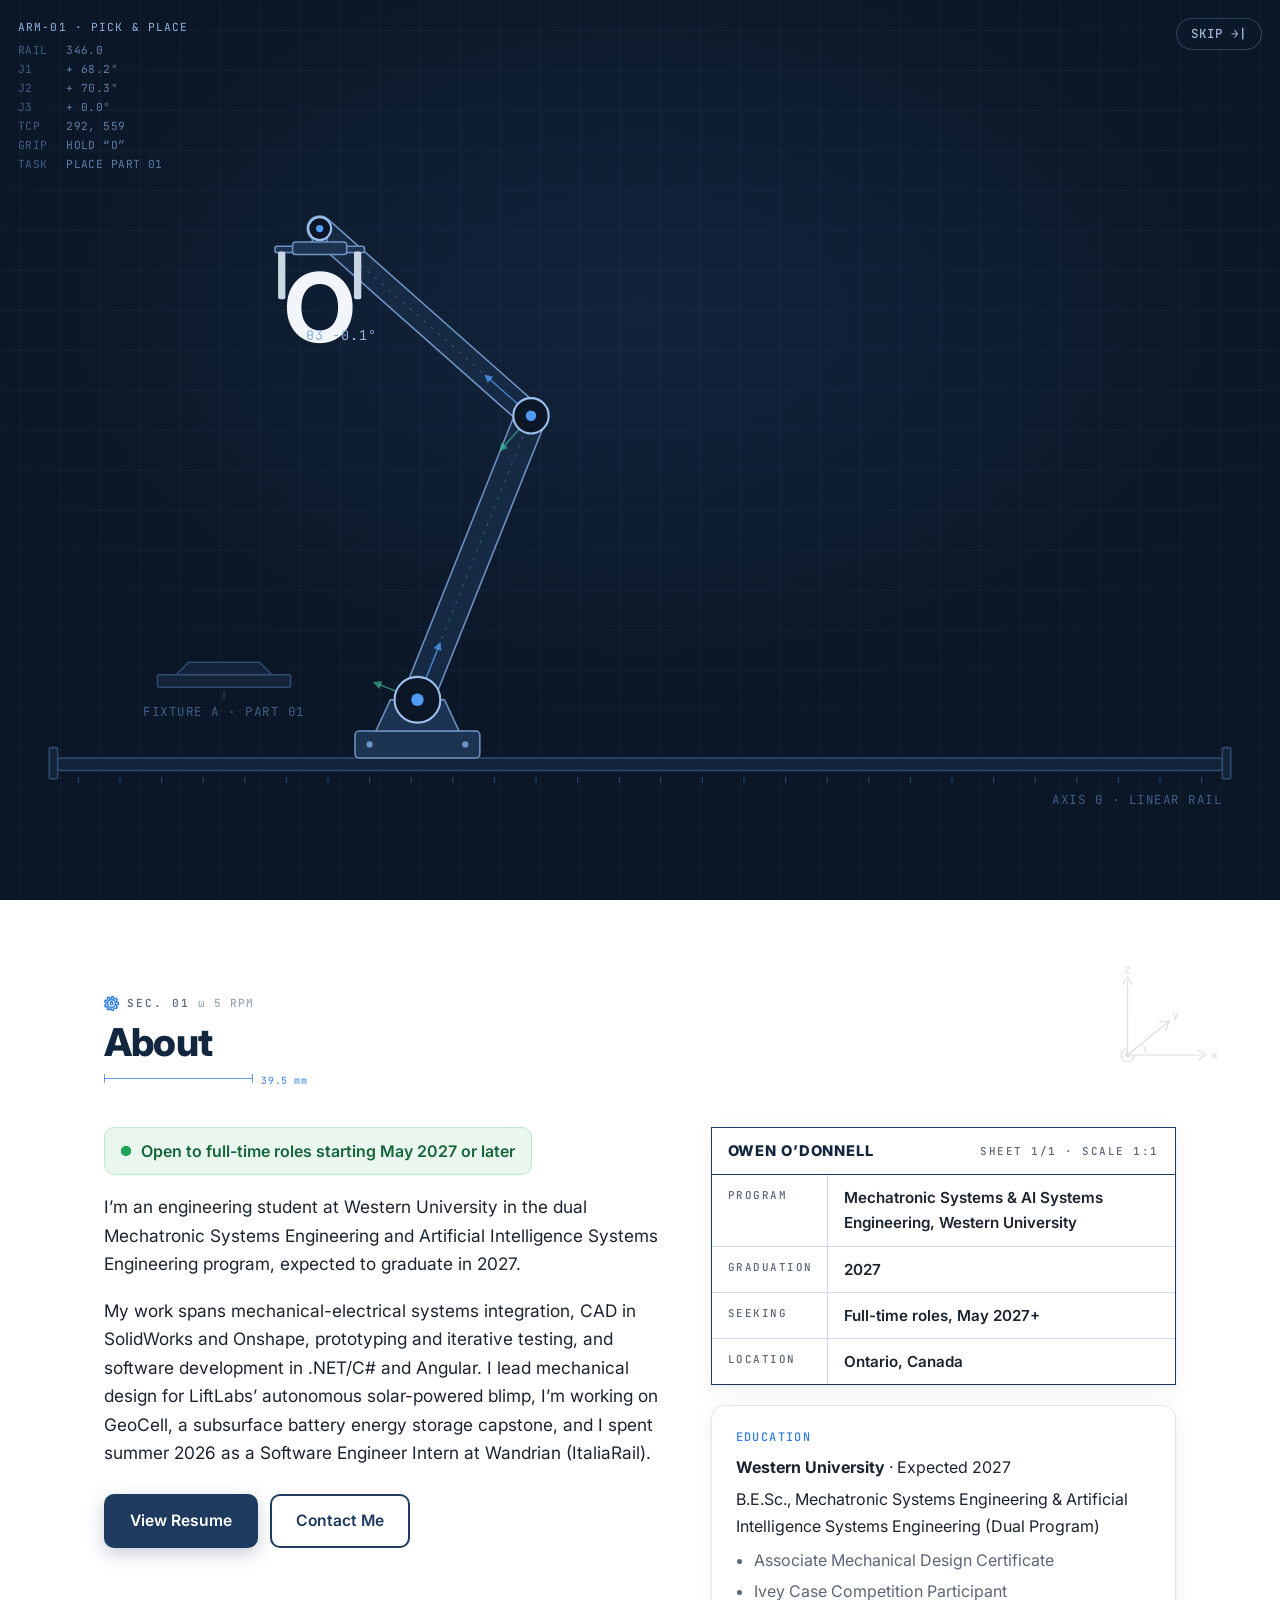
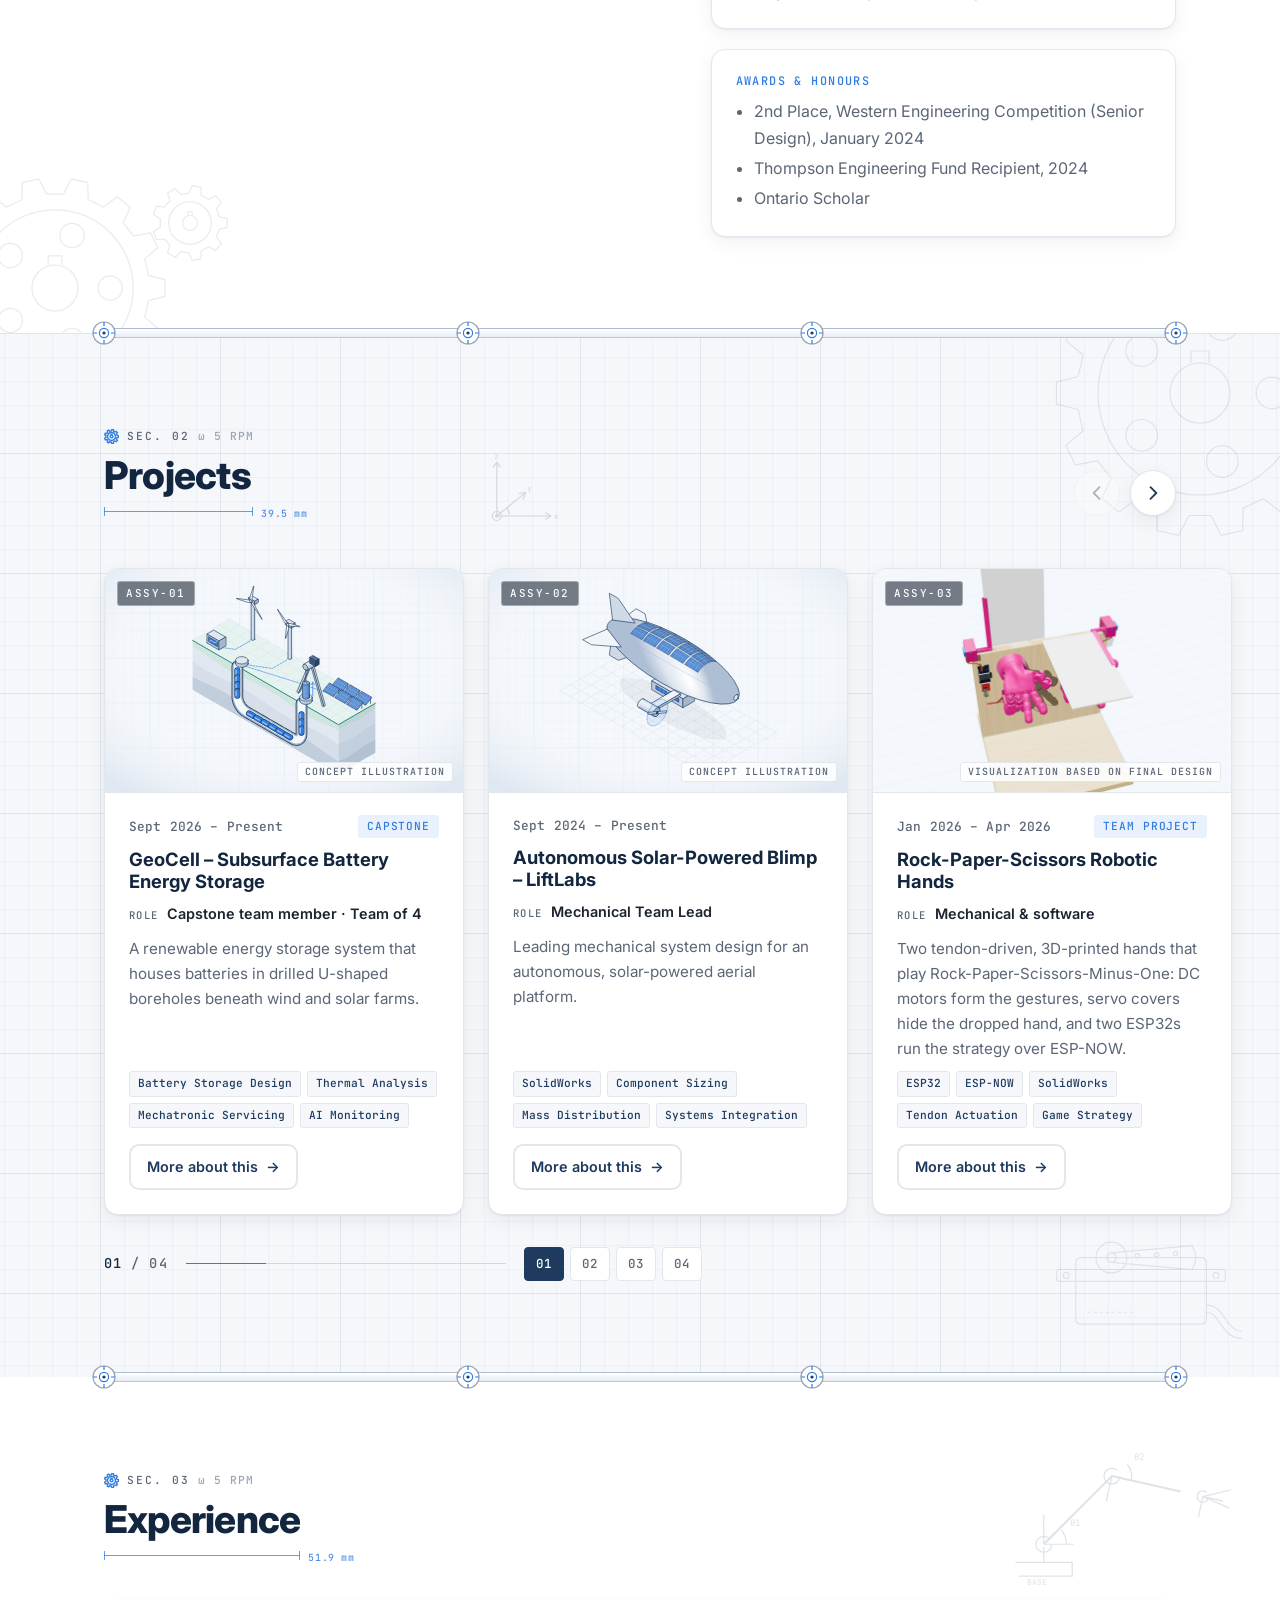
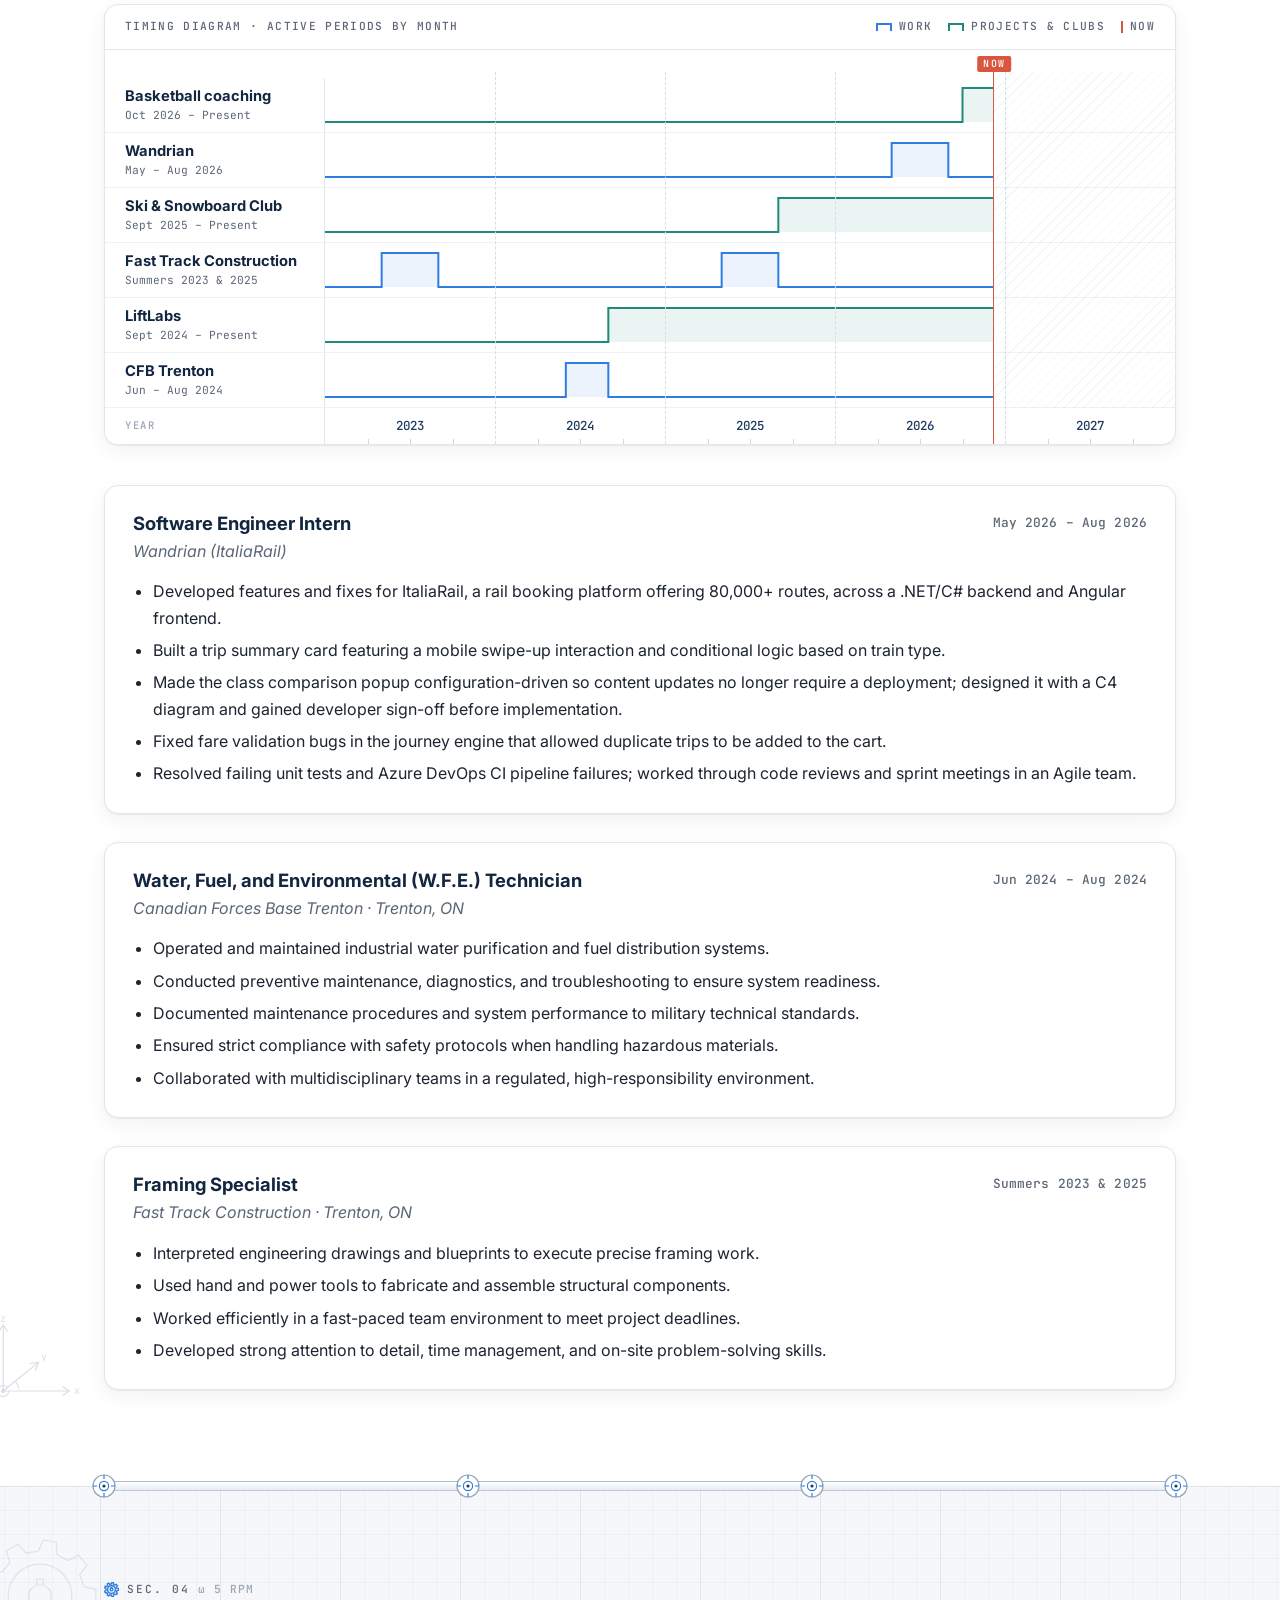
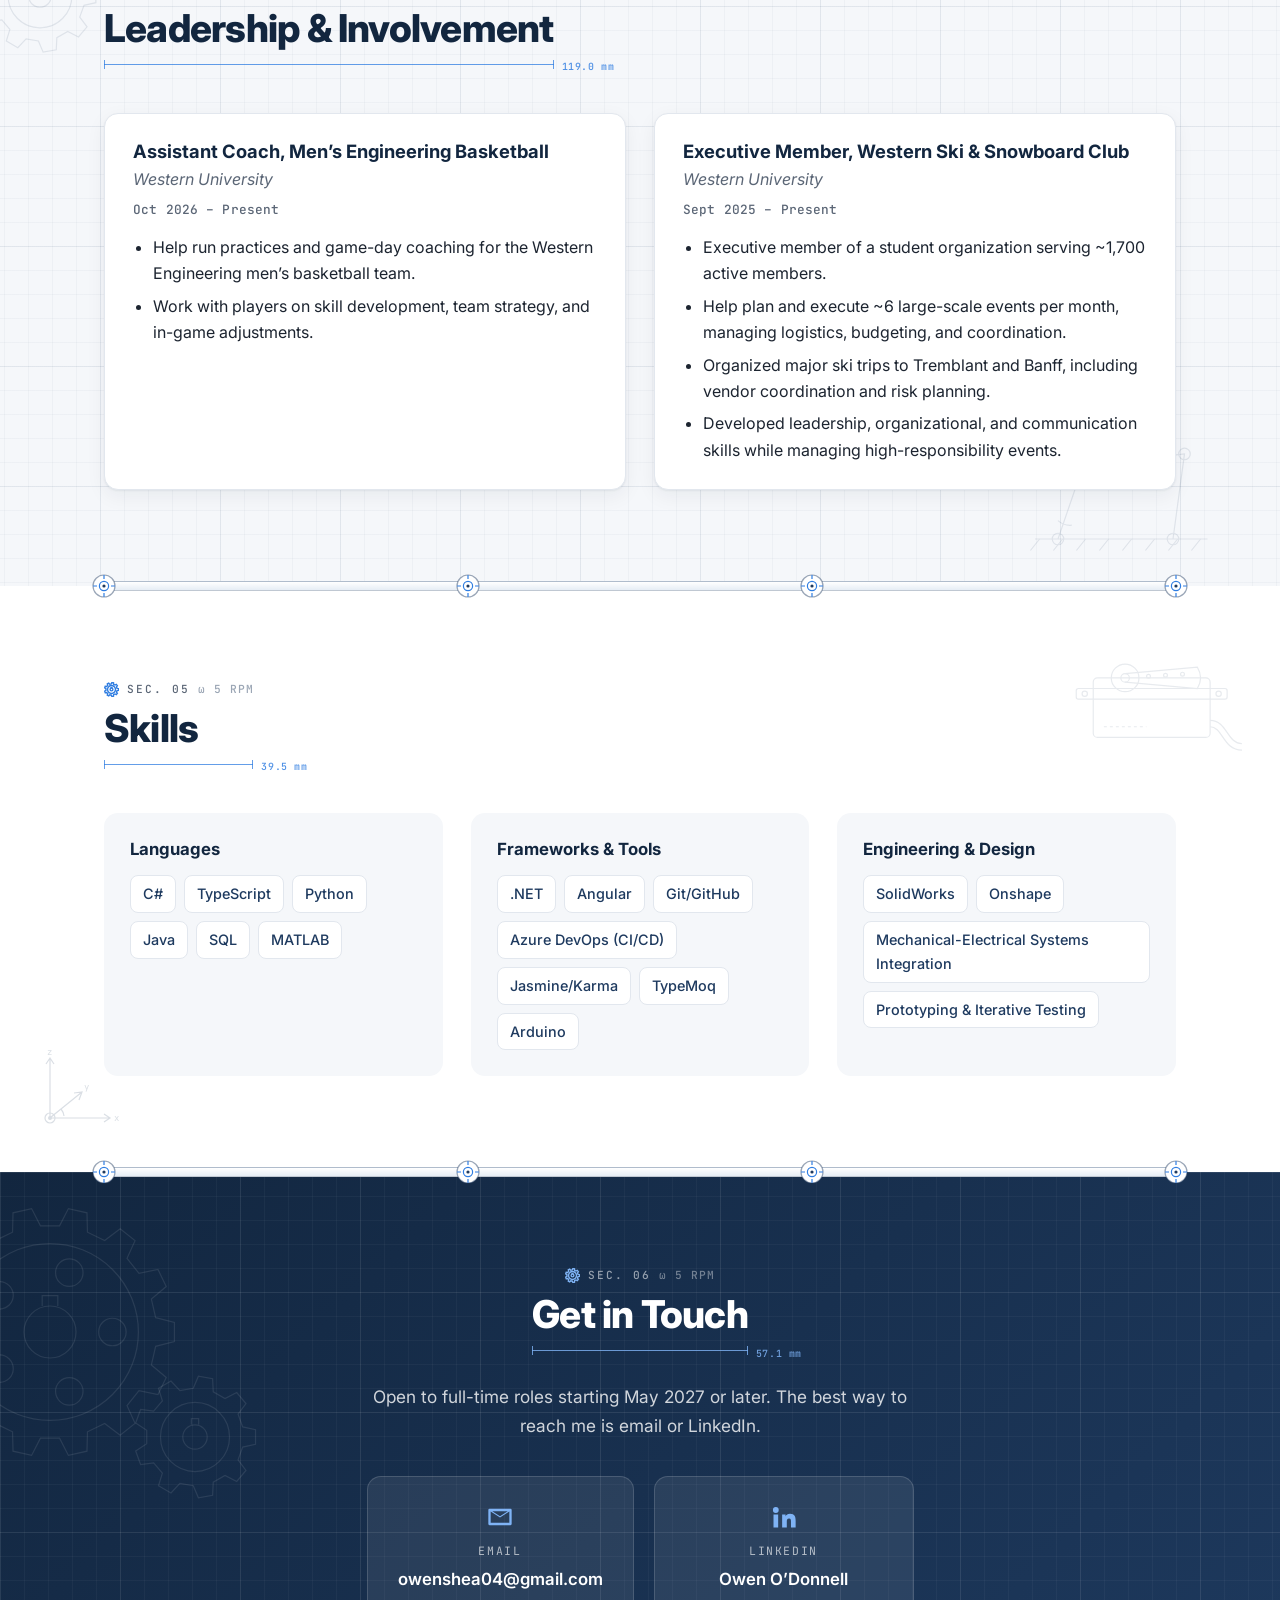
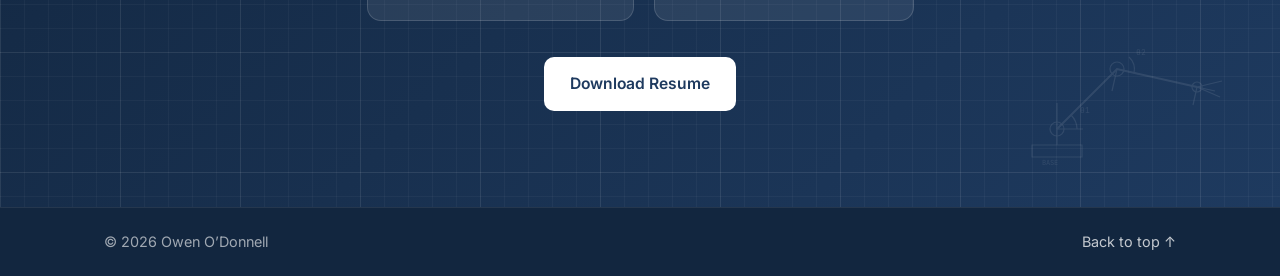
==== commit e7c7cb13: "Rebuild RPS hands project page from final report and design files - Add .gitignore to keep _source/ " ====
--- a/index.html
+++ b/index.html
@@ -240,8 +240,9 @@
             <div class="project-media">
               <span class="part-no">ASSY-03</span>
               <img class="illus" src="images/illustrations/rps-hands.svg" alt="Concept illustration: two robotic hands on a base with servo motors and a microcontroller board wired to them" loading="lazy">
-              <img class="photo" src="images/rps-hands.jpg" alt="Rock-paper-scissors robotic hands" loading="lazy">
+              <img class="photo" src="images/rps/system-visualization.jpg" alt="Top-down 3D visualization of the final rock-paper-scissors system: two pink robotic hands sticking straight out from a plywood backboard above their motors, one showing scissors and one covered by a flat servo-driven flap" loading="lazy">
               <span class="illus-label">Concept illustration</span>
+              <span class="viz-label">Visualization based on final design</span>
             </div>
             <div class="project-body">
               <div class="project-meta">
@@ -249,9 +250,9 @@
                 <span class="badge">Team Project</span>
               </div>
               <h3>Rock-Paper-Scissors Robotic Hands</h3>
-              <p class="project-role"><span class="k">Role</span>Team member</p>
-              <p class="project-summary">Two 3D-printed robotic hands, each actuated by two motors and controlled with an MSEduino, with logic that chooses which hand to keep to win.</p>
-              <ul class="tags" aria-label="Skills and tools"><li>MSEduino</li><li>3D Printing</li><li>Motor Control</li><li>Game Logic</li></ul>
+              <p class="project-role"><span class="k">Role</span>Mechanical &amp; software</p>
+              <p class="project-summary">Two tendon-driven, 3D-printed hands that play Rock-Paper-Scissors-Minus-One: DC motors form the gestures, servo covers hide the dropped hand, and two ESP32s run the strategy over ESP-NOW.</p>
+              <ul class="tags" aria-label="Skills and tools"><li>ESP32</li><li>ESP-NOW</li><li>SolidWorks</li><li>Tendon Actuation</li><li>Game Strategy</li></ul>
               <a class="btn btn-small" href="projects/rps-hands.html">More about this <span aria-hidden="true">→</span></a>
             </div>
           </article>
--- a/styles.css
+++ b/styles.css
@@ -1299,3 +1299,229 @@
   .contact-card { min-width: 0; width: 100%; }
   .project-body { padding: 20px; }
 }
+
+/* ===== Project case study: sections, figures, tables, gallery, lightbox ===== */
+.hero-cap {
+  margin: 10px 2px 0;
+  font: 500 0.7rem/1.4 var(--mono);
+  letter-spacing: 0.08em;
+  text-transform: uppercase;
+  color: var(--muted);
+}
+.project-detail-main h2 + p, .project-detail-main p { margin: 0 0 14px; font-size: 1.04rem; }
+.project-detail-main h3 { font-size: 1.05rem; margin: 26px 0 10px; }
+.project-detail-main section + section { margin-top: 44px; }
+
+.case { margin-top: 72px; }
+.case > .section-title { margin-bottom: 28px; }
+.case-body { max-width: 820px; }
+.case-body p { margin: 0 0 16px; font-size: 1.04rem; }
+.case-body ul, .case-body ol { padding-left: 22px; font-size: 1.04rem; margin: 0 0 16px; }
+.case-body li + li { margin-top: 8px; }
+.case h3 { font-size: 1.1rem; margin: 34px 0 12px; }
+.case-split {
+  display: grid;
+  grid-template-columns: minmax(0, 1fr) minmax(0, 0.8fr);
+  gap: 40px;
+  align-items: start;
+}
+.case-split.narrow-fig { grid-template-columns: minmax(0, 1fr) minmax(0, 300px); }
+.note {
+  margin: 0 0 20px;
+  padding: 14px 18px;
+  border-left: 3px solid var(--accent);
+  background: var(--accent-soft);
+  border-radius: 0 8px 8px 0;
+  font-size: 0.98rem;
+}
+.note strong { color: var(--navy-deep); }
+
+.steps { list-style: none; padding: 0; margin: 0; display: grid; gap: 10px; counter-reset: step; }
+.steps li {
+  counter-increment: step;
+  display: grid;
+  grid-template-columns: 40px 1fr;
+  gap: 12px;
+  align-items: start;
+  padding: 12px 16px;
+  background: var(--bg);
+  border: 1px solid var(--border);
+  border-radius: 10px;
+}
+.steps li + li { margin-top: 0; }
+.steps li::before {
+  content: counter(step, decimal-leading-zero);
+  font: 500 0.8rem/1.9 var(--mono);
+  color: var(--accent);
+}
+.steps strong { color: var(--navy-deep); }
+
+.fig { margin: 0; }
+.fig figcaption { margin-top: 10px; font-size: 0.86rem; color: var(--muted); line-height: 1.5; }
+.fig figcaption .k, .gallery-item .k {
+  font: 500 0.68rem/1 var(--mono);
+  letter-spacing: 0.12em;
+  color: var(--accent);
+  margin-right: 6px;
+}
+.zoom {
+  display: block;
+  width: 100%;
+  padding: 0;
+  border: 1px solid var(--border);
+  border-radius: 10px;
+  background: #fff;
+  overflow: hidden;
+  cursor: zoom-in;
+  transition: border-color 0.15s, box-shadow 0.15s;
+}
+.zoom:hover { border-color: var(--accent); box-shadow: var(--shadow); }
+.zoom:focus-visible { outline: 2px solid var(--accent); outline-offset: 2px; }
+.zoom img { width: 100%; height: auto; margin-inline: auto; }
+.fig-pad .zoom img { padding: 12px; }
+.fig-row { display: grid; grid-template-columns: repeat(auto-fit, minmax(240px, 1fr)); gap: 20px; margin: 8px 0 24px; }
+
+.table-wrap {
+  overflow-x: auto;
+  margin: 0 0 24px;
+  border: 1px solid var(--border);
+  border-radius: 10px;
+  background: var(--bg);
+}
+.data-table { width: 100%; border-collapse: collapse; font-size: 0.93rem; line-height: 1.5; }
+.data-table caption {
+  caption-side: top;
+  text-align: left;
+  padding: 12px 16px;
+  font: 500 0.7rem/1.3 var(--mono);
+  letter-spacing: 0.12em;
+  text-transform: uppercase;
+  color: var(--muted);
+  background: var(--bg-alt);
+  border-bottom: 1px solid var(--border);
+}
+.data-table th, .data-table td { padding: 11px 16px; text-align: left; vertical-align: top; border-bottom: 1px solid var(--border); }
+.data-table thead th {
+  font: 500 0.7rem/1.3 var(--mono);
+  letter-spacing: 0.1em;
+  text-transform: uppercase;
+  color: var(--navy);
+  white-space: nowrap;
+}
+.data-table tbody tr:last-child > * { border-bottom: 0; }
+.data-table tbody th { font-weight: 600; color: var(--navy-deep); }
+.data-table td.num, .data-table th.num { text-align: right; font-family: var(--mono); font-size: 0.86rem; white-space: nowrap; }
+.data-table code, .case code {
+  font-family: var(--mono);
+  font-size: 0.84em;
+  padding: 1px 5px;
+  background: var(--bg-alt);
+  border: 1px solid var(--border);
+  border-radius: 4px;
+}
+.tables-2 { display: grid; grid-template-columns: repeat(auto-fit, minmax(260px, 1fr)); gap: 20px; }
+.tables-2 .table-wrap { margin-bottom: 0; }
+.pf { display: inline-block; padding: 2px 7px; border-radius: 3px; font: 600 0.68rem/1.4 var(--mono); letter-spacing: 0.08em; }
+.pf-fail { color: #a8321f; background: #fbe9e5; }
+.pf-pass { color: #146c43; background: #e3f4ea; }
+
+.code-block {
+  margin: 0 0 24px;
+  padding: 16px 18px;
+  overflow-x: auto;
+  font: 400 0.84rem/1.6 var(--mono);
+  color: #dbe6f5;
+  background: var(--ink);
+  border-radius: 10px;
+}
+.code-block .c { color: #7f95b3; }
+
+.takeaways { display: grid; grid-template-columns: repeat(auto-fit, minmax(240px, 1fr)); gap: 20px; margin: 8px 0 24px; }
+.takeaway { padding: 20px 22px; border: 1px solid var(--border); border-radius: var(--radius); background: var(--bg); }
+.takeaway h3 { margin: 0 0 8px; font-size: 1rem; }
+.takeaway p { margin: 0; font-size: 0.95rem; color: var(--muted); }
+
+.gallery { display: grid; grid-template-columns: repeat(auto-fill, minmax(220px, 1fr)); gap: 18px; }
+.gallery-item { margin: 0; }
+.gallery-item .zoom { aspect-ratio: 4 / 3; display: grid; place-items: center; background: #f4f7fb; }
+.gallery-item .zoom img { width: 100%; height: 100%; object-fit: cover; }
+.gallery-item.contain .zoom img { object-fit: contain; padding: 8px; background: #fff; }
+.gallery-item figcaption { margin-top: 8px; font-size: 0.85rem; color: var(--muted); line-height: 1.45; }
+
+.lightbox {
+  position: fixed;
+  inset: 0;
+  z-index: 200;
+  display: none;
+  grid-template-columns: 56px 1fr 56px;
+  grid-template-rows: 1fr auto;
+  align-items: center;
+  gap: 8px;
+  padding: 24px max(12px, env(safe-area-inset-right)) 20px max(12px, env(safe-area-inset-left));
+  background: rgba(11, 22, 38, 0.92);
+}
+.lightbox.open { display: grid; }
+.lightbox-fig { grid-column: 2; grid-row: 1; margin: 0; height: 100%; min-height: 0; display: grid; place-items: center; }
+.lightbox-fig img {
+  max-width: 100%;
+  max-height: calc(100vh - 140px);
+  max-height: calc(100dvh - 140px);
+  width: auto;
+  height: auto;
+  background: #fff;
+  border-radius: 6px;
+  box-shadow: 0 20px 60px rgba(0, 0, 0, 0.45);
+  image-rendering: auto;
+}
+.lightbox-cap { grid-column: 1 / -1; grid-row: 2; margin: 0 auto; max-width: 760px; text-align: center; color: #dbe6f5; font-size: 0.92rem; }
+.lightbox-cap .count { display: block; margin-bottom: 4px; font: 500 0.7rem/1 var(--mono); letter-spacing: 0.14em; color: #7fb3f5; }
+.lb-btn {
+  width: 48px;
+  height: 48px;
+  border-radius: 50%;
+  border: 1px solid rgba(159, 192, 236, 0.45);
+  background: rgba(13, 27, 46, 0.6);
+  color: #eef4fb;
+  font-size: 1.3rem;
+  line-height: 1;
+  cursor: pointer;
+}
+.lb-btn:hover { border-color: #eef4fb; background: rgba(47, 125, 225, 0.35); }
+.lb-btn:focus-visible { outline: 2px solid var(--accent-bright); outline-offset: 2px; }
+.lb-prev { grid-column: 1; grid-row: 1; }
+.lb-next { grid-column: 3; grid-row: 1; }
+.lb-close { position: absolute; top: max(14px, env(safe-area-inset-top)); right: max(14px, env(safe-area-inset-right)); }
+body.lb-lock { overflow: hidden; }
+
+@media (max-width: 900px) {
+  .case-split, .case-split.narrow-fig { grid-template-columns: 1fr; gap: 24px; }
+  .case-split .fig { max-width: 420px; }
+}
+@media (max-width: 640px) {
+  .case { margin-top: 56px; }
+  .lightbox { grid-template-columns: 1fr 1fr; grid-template-rows: 1fr auto auto; padding-top: 64px; }
+  .lightbox-fig { grid-column: 1 / -1; }
+  .lightbox-cap { grid-row: 2; }
+  .lb-prev { grid-column: 1; grid-row: 3; justify-self: end; }
+  .lb-next { grid-column: 2; grid-row: 3; justify-self: start; }
+  .data-table th, .data-table td { padding: 10px 12px; }
+}
+.case-body .steps { padding-left: 0; }
+.code-block code { padding: 0; background: none; border: 0; border-radius: 0; color: inherit; font-size: inherit; }
+/* Label for renders that stand in for a photo */
+.viz-label {
+  position: absolute;
+  z-index: 2;
+  right: 10px;
+  bottom: 10px;
+  padding: 4px 7px;
+  font: 500 0.62rem/1 var(--mono);
+  letter-spacing: 0.1em;
+  text-transform: uppercase;
+  color: var(--muted);
+  background: rgba(255, 255, 255, 0.85);
+  border: 1px solid var(--border);
+  border-radius: 3px;
+}
+.project-hero-media .viz-label { right: 14px; bottom: 14px; font-size: 0.68rem; }
+.project-media:not(.has-photo) .viz-label { visibility: hidden; }
